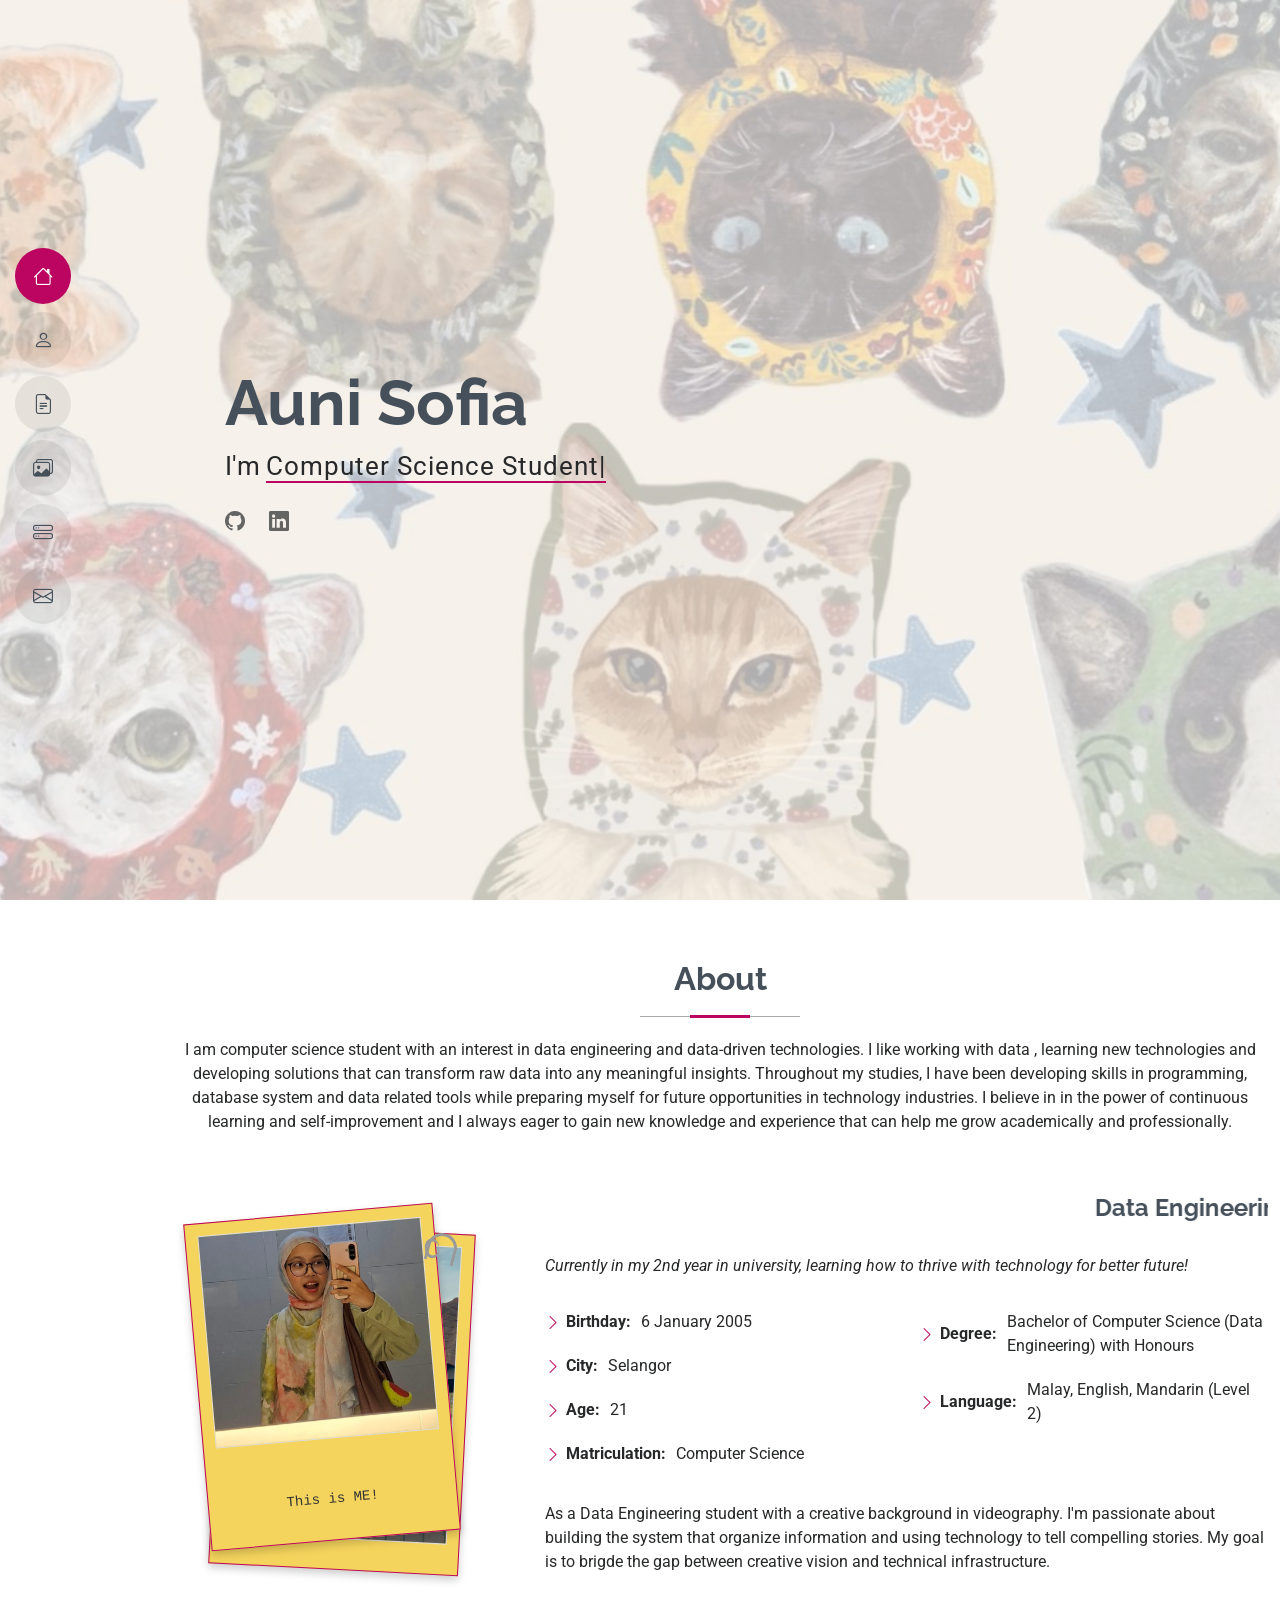
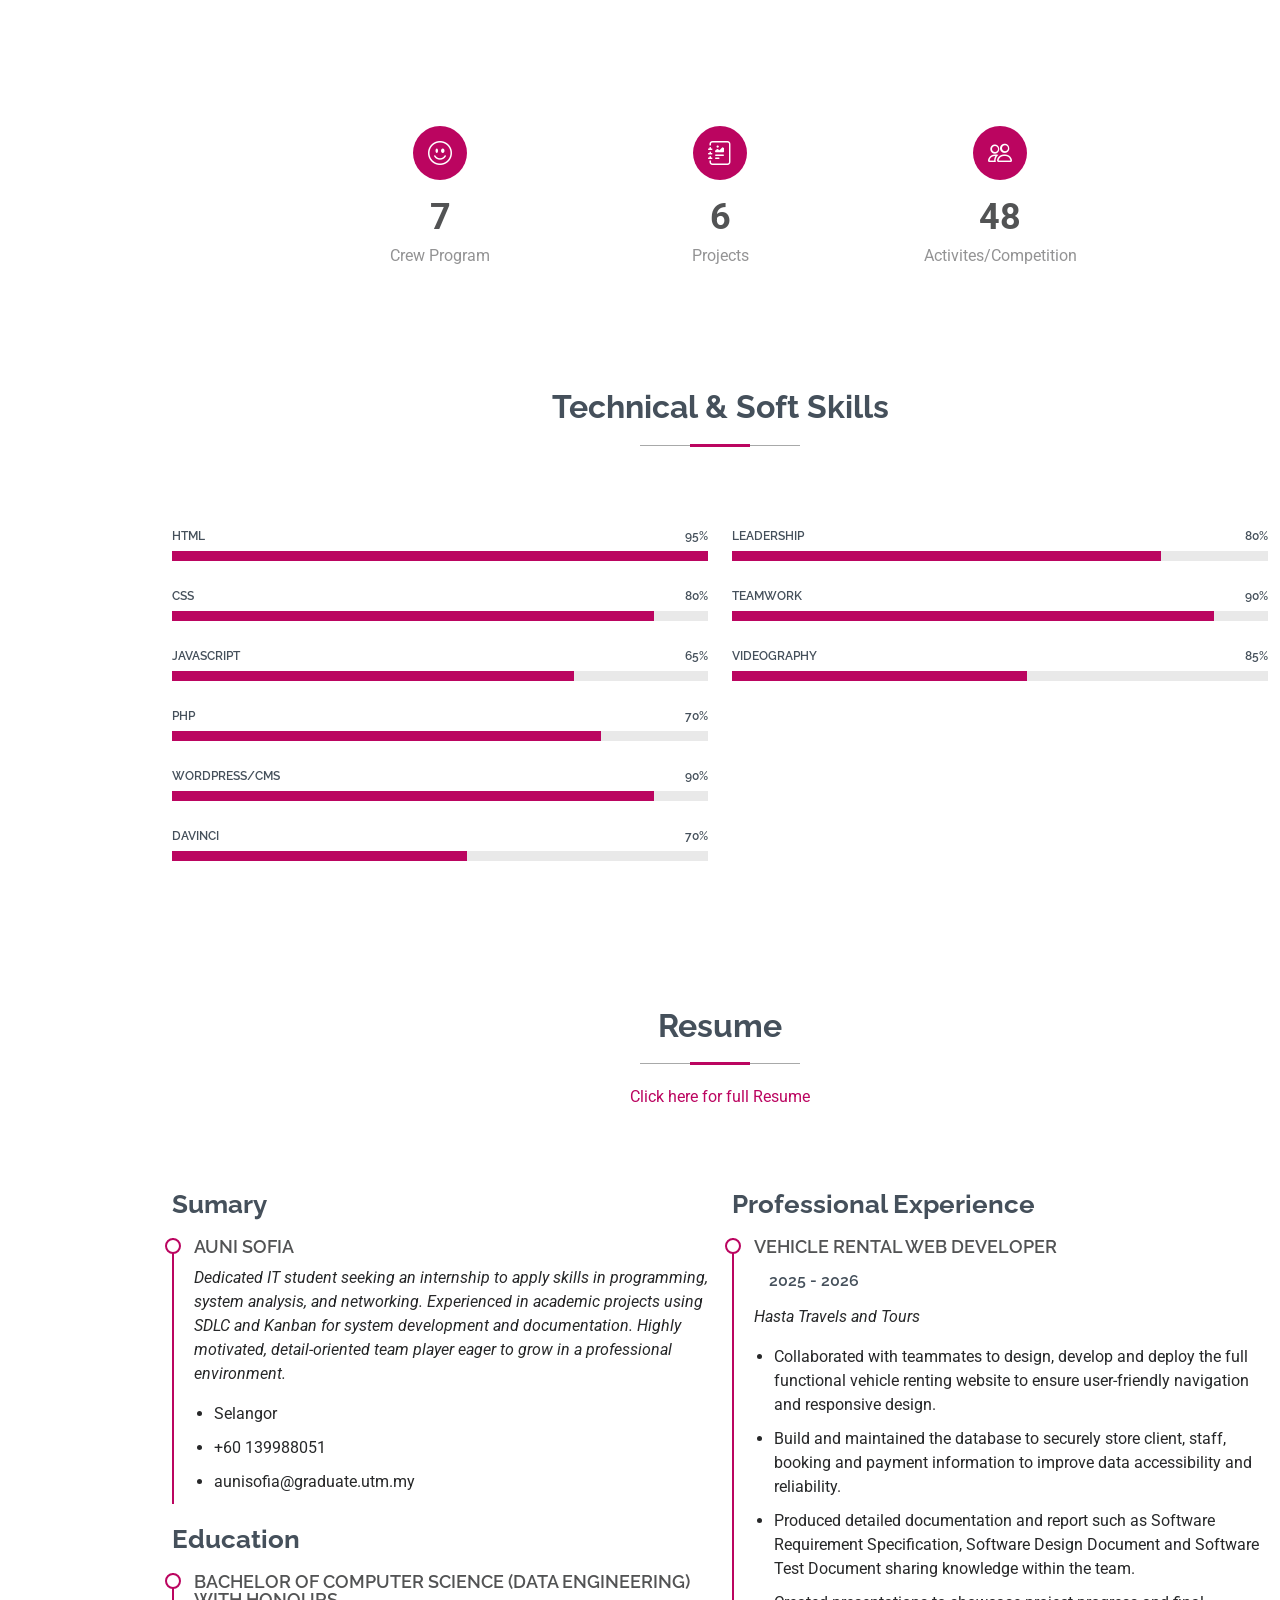
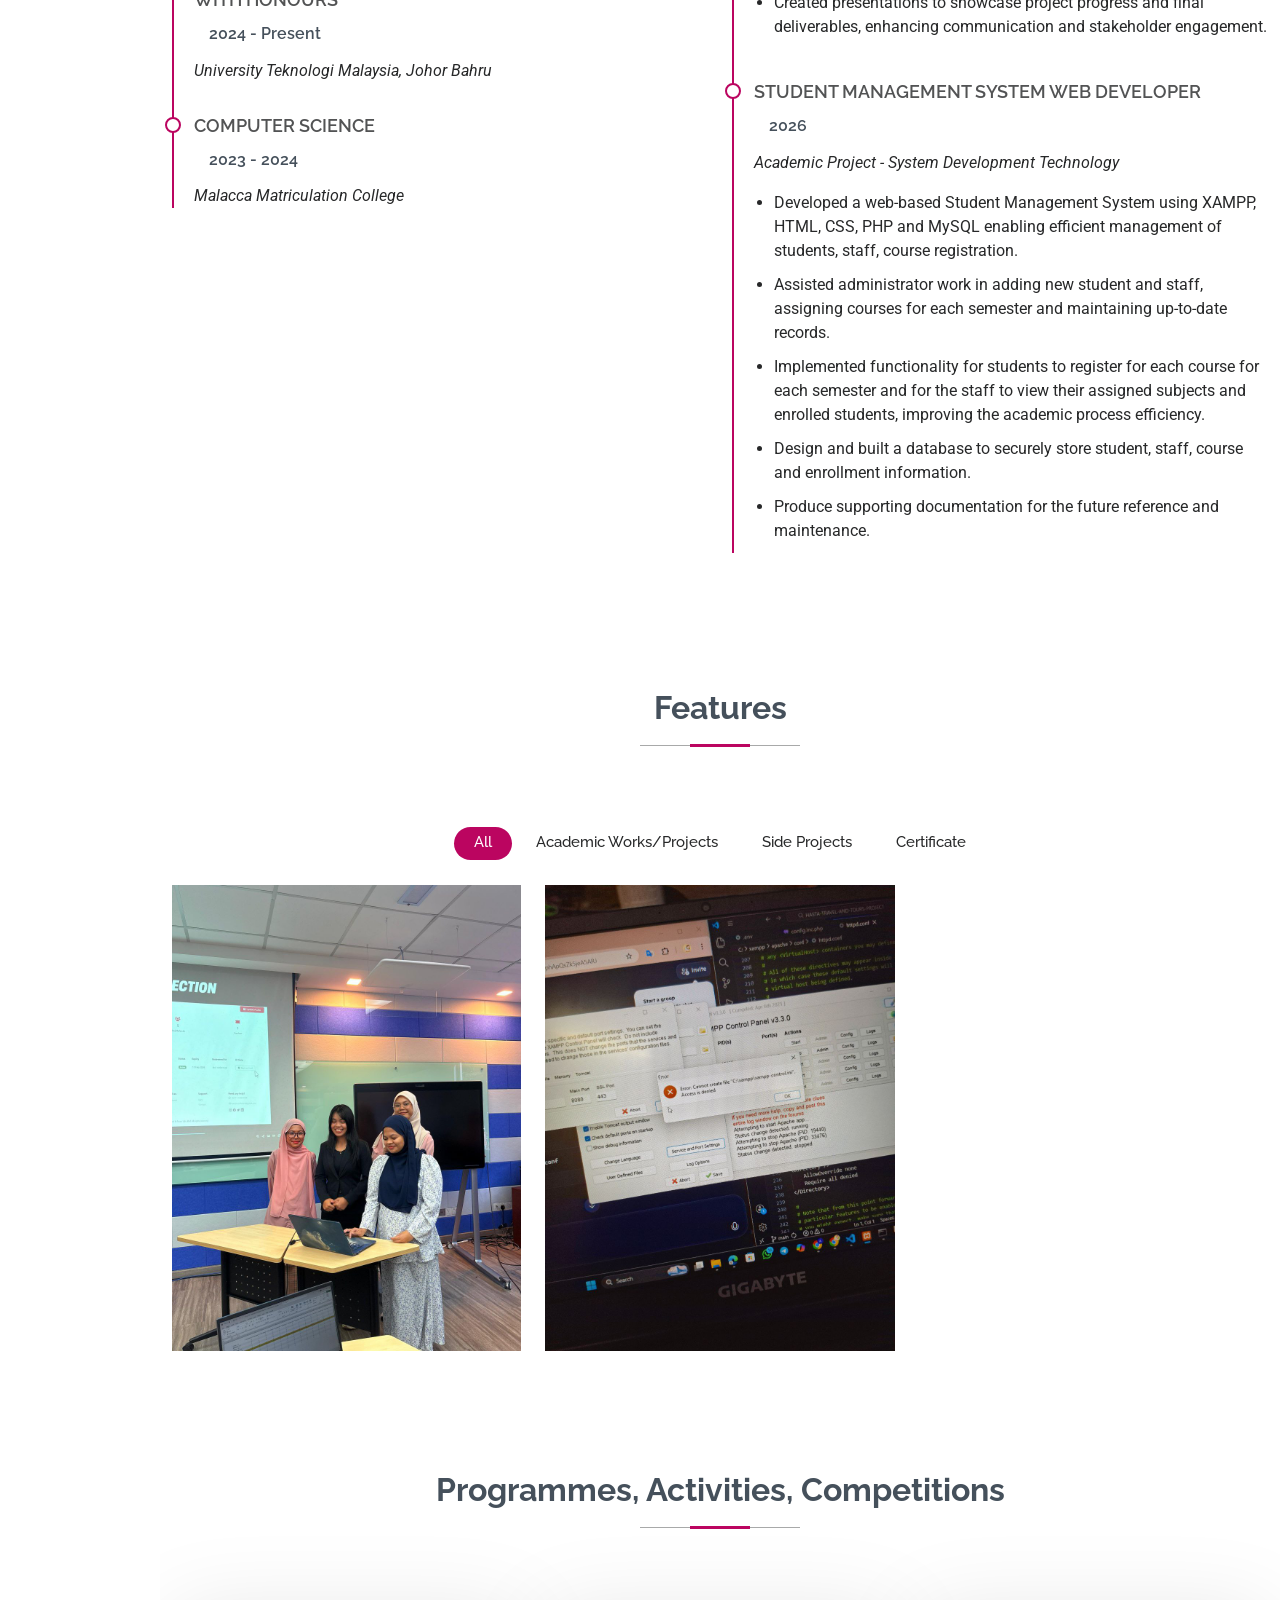
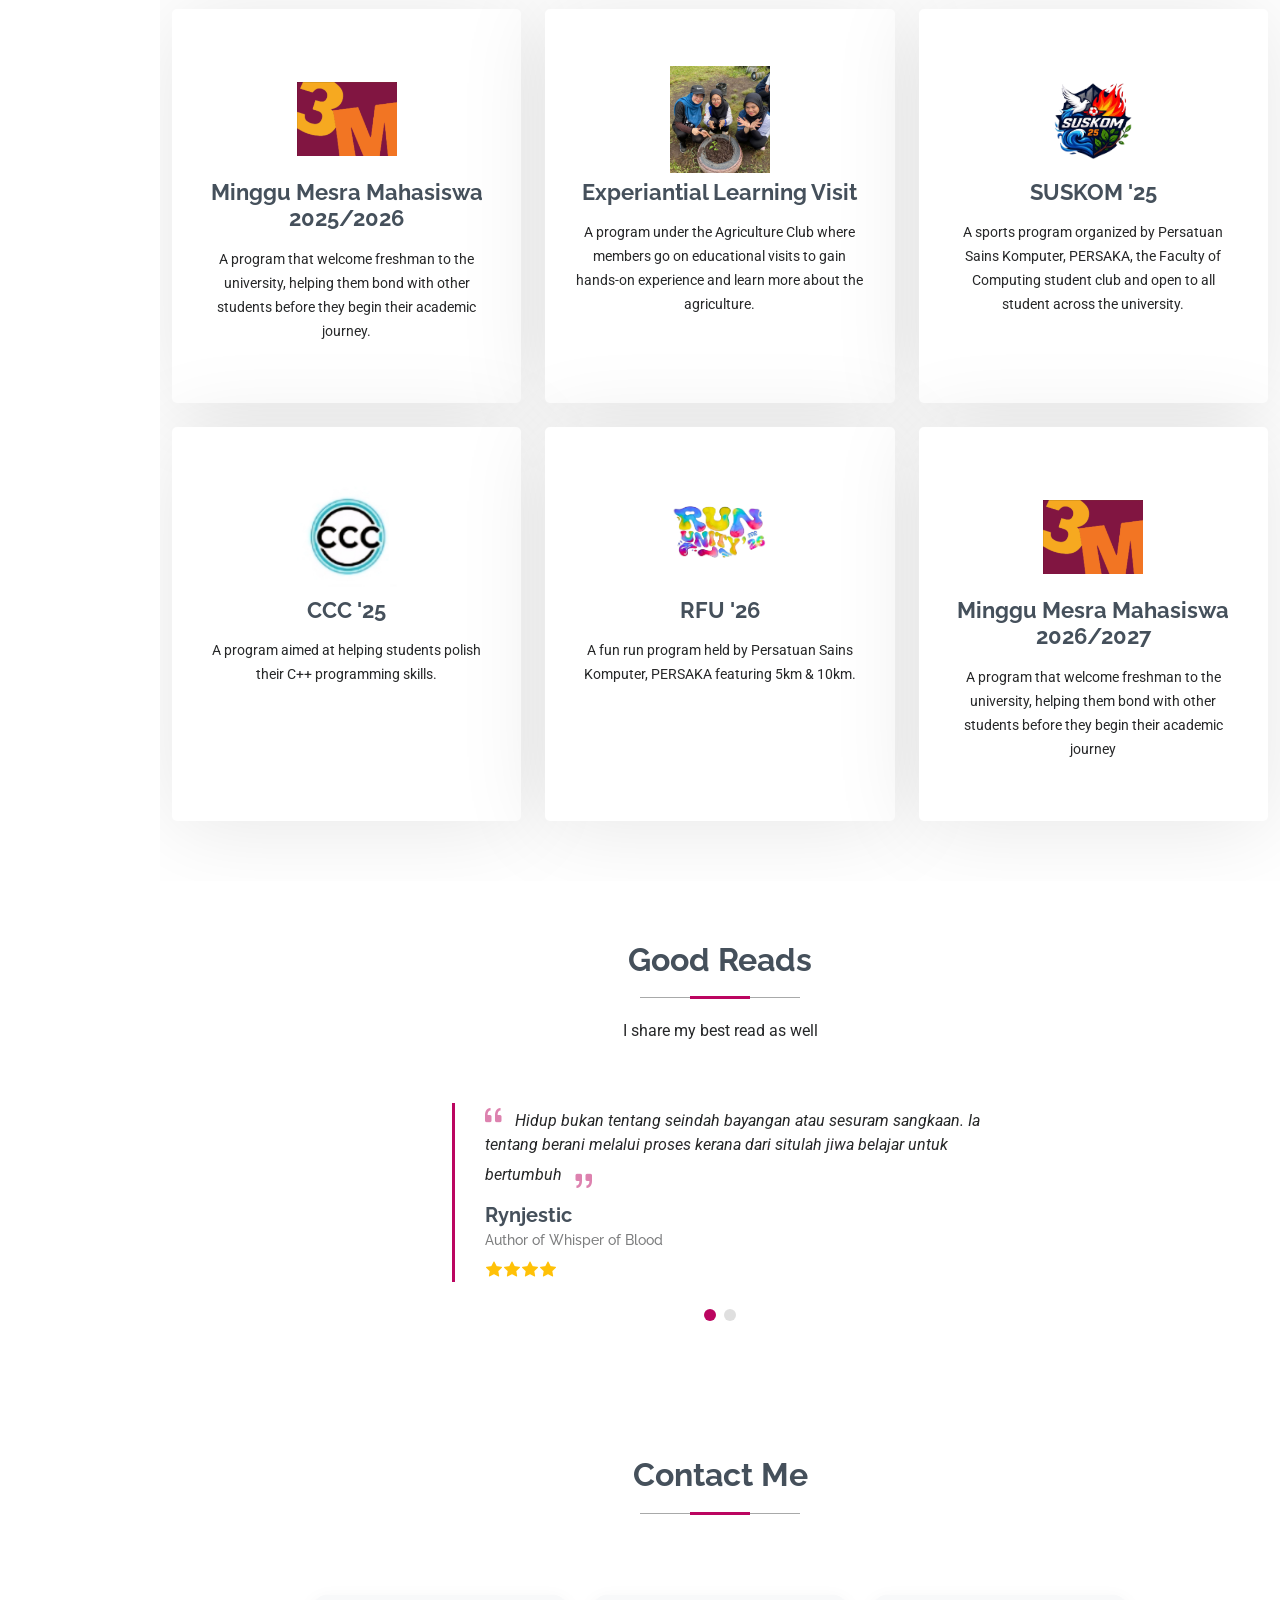
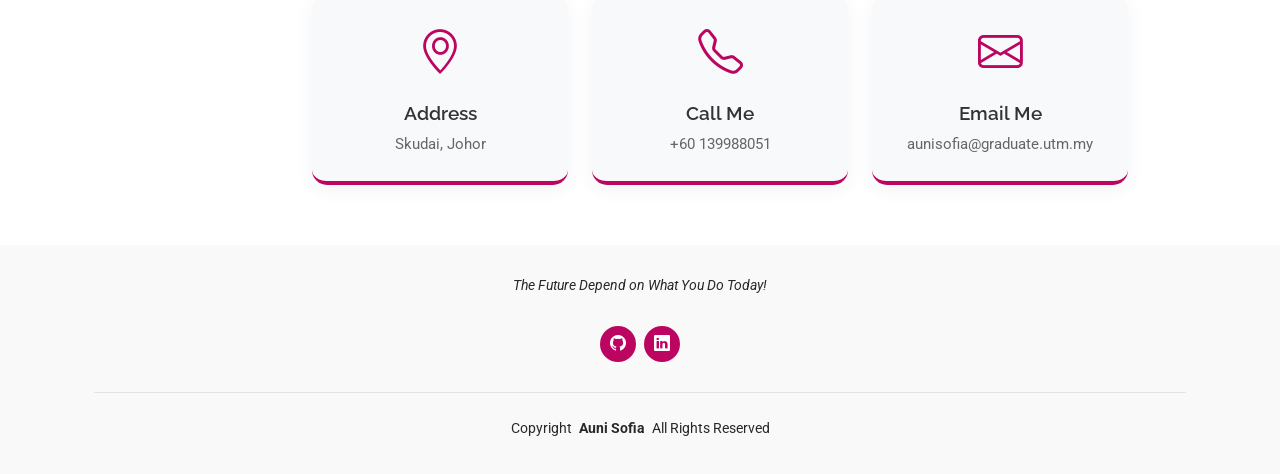
==== index.html @ fb698fbc "Update index.html" ====
<!DOCTYPE html>
<html lang="en">

<head>
  <meta charset="utf-8">
  <meta content="width=device-width, initial-scale=1.0" name="viewport">
  <title>Auni Sofia Portfolio</title>
  <meta content="" name="description">
  <meta content="" name="keywords">

  <!-- Favicons -->
  <link href="assets/img/duckfavicon.png" rel="icon">
  <link href="assets/img/apple-touch-icon.png" rel="apple-touch-icon">

  <!-- Fonts -->
  <link href="https://fonts.googleapis.com" rel="preconnect">
  <link href="https://fonts.gstatic.com" rel="preconnect" crossorigin>
  <link href="https://fonts.googleapis.com/css2?family=Roboto:ital,wght@0,100;0,300;0,400;0,500;0,700;0,900;1,100;1,300;1,400;1,500;1,700;1,900&family=Poppins:ital,wght@0,100;0,200;0,300;0,400;0,500;0,600;0,700;0,800;0,900;1,100;1,200;1,300;1,400;1,500;1,600;1,700;1,800;1,900&family=Raleway:ital,wght@0,100;0,200;0,300;0,400;0,500;0,600;0,700;0,800;0,900;1,100;1,200;1,300;1,400;1,500;1,600;1,700;1,800;1,900&display=swap" rel="stylesheet">

  <!-- Vendor CSS Files -->
  <link href="assets/vendor/bootstrap/css/bootstrap.min.css" rel="stylesheet">
  <link href="assets/vendor/bootstrap-icons/bootstrap-icons.css" rel="stylesheet">
  <link href="assets/vendor/aos/aos.css" rel="stylesheet">
  <link href="assets/vendor/glightbox/css/glightbox.min.css" rel="stylesheet">
  <link href="assets/vendor/swiper/swiper-bundle.min.css" rel="stylesheet">

  <!-- Main CSS File -->
  <link href="assets/css/main.css" rel="stylesheet">

  <!-- =======================================================
  * Template Name: MyResume
  * Template URL: https://bootstrapmade.com/free-html-bootstrap-template-my-resume/
  * Updated: Jun 29 2024 with Bootstrap v5.3.3
  * Author: BootstrapMade.com
  * License: https://bootstrapmade.com/license/
  ======================================================== -->
</head>

<body class="index-page">

  <header id="header" class="header d-flex flex-column justify-content-center">

    <i class="header-toggle d-xl-none bi bi-list"></i>

    <nav id="navmenu" class="navmenu">
      <ul>
        <li><a href="#hero" class="active"><i class="bi bi-house navicon"></i><span>Home</span></a></li>
        <li><a href="#about"><i class="bi bi-person navicon"></i><span>About</span></a></li>
        <li><a href="#resume"><i class="bi bi-file-earmark-text navicon"></i><span>Resume</span></a></li>
        <li><a href="#portfolio"><i class="bi bi-images navicon"></i><span>Features</span></a></li>
        <li><a href="#services"><i class="bi bi-hdd-stack navicon"></i><span>Programs</span></a></li>
        <li><a href="#contact"><i class="bi bi-envelope navicon"></i><span>Contact</span></a></li>
      </ul>
    </nav>

  </header>

  <main class="main">

    <!-- Hero Section -->
    <section id="hero" class="hero section light-background">

      <img src="assets/img/Background.jpg" alt="">

      <div class="container" data-aos="zoom-out">
        <div class="row justify-content-center">
          <div class="col-lg-9">
            <h2>Auni Sofia</h2>
            <p>I'm <span class="typed" data-typed-items="Computer Science Student, Developer, Videographer">Computer Science Student</span><span class="typed-cursor typed-cursor--blink" aria-hidden="true"></span></p>
            <div class="social-links">
              <a href="https://github.com/Aunisofia"><i class="bi bi-github"></i></a>
              <a href="https://www.linkedin.com/in/aunisofia05"><i class="bi bi-linkedin"></i></a>
            </div>
          </div>
        </div>
      </div>

    </section><!-- /Hero Section -->

    <!-- About Section -->
    <section id="about" class="about section">

      <!-- Section Title -->
      <div class="container section-title" data-aos="fade-up">
        <h2>About</h2>
        <p>I am computer science student with an interest in data engineering and data-driven technologies. I like working with data , learning new technologies and developing solutions that can transform raw data into any meaningful insights. 
          Throughout my studies, I have been developing skills in programming, database system and data related tools while preparing myself for future opportunities in technology industries. 
          I believe in in the power of continuous learning and self-improvement and I always eager to gain new knowledge and experience that can help me grow academically and professionally.</p>
      </div><!-- End Section Title -->

      <div class="container" data-aos="fade-up" data-aos-delay="100">

        <div class="row gy-4 justify-content-center">
          <div class="polaroid-stack">
            <div class="polaroid polaroid-1">
              <img src="assets/img/Auni2.jpg" alt="Ivonny Cyrena">
              <div class="polaroid-caption">This is ME!</div>
            </div>
            <div class="polaroid polaroid-2">
              <img src="assets/img/Auni3.jpg" alt="Ivonny Cyrena">
            </div>
            <!-- Paperclip -->
            <div class="paperclip"></div>
          </div>
          <div class="col-lg-8 content">
            <marquee behavior="scroll" direction="left">
              <h2>Data Engineering Student &amp; Videographer</h2>
            </marquee>
            <p class="fst-italic py-3">
              Currently in my 2nd year in university, learning how to thrive with technology for better future!
            </p>
            <div class="row">
              <div class="col-lg-6">
                <ul>
                  <li><i class="bi bi-chevron-right"></i> <strong>Birthday:</strong> <span>6 January 2005</span></li>
                  <li><i class="bi bi-chevron-right"></i> <strong>City:</strong> <span>Selangor</span></li>
                  <li><i class="bi bi-chevron-right"></i> <strong>Age:</strong> <span>21</span></li>
                  <li><i class="bi bi-chevron-right"></i> <strong>Matriculation:</strong> <span>Computer Science</span></li>
                </ul>
              </div>
              <div class="col-lg-6">
                <ul>
                  
                  <li><i class="bi bi-chevron-right"></i> <strong>Degree:</strong> <span>Bachelor of Computer Science (Data Engineering) with Honours</span></li>
                  <li><i class="bi bi-chevron-right"></i> <strong>Language:</strong> <span>Malay, English, Mandarin (Level 2)</span></li>
                </ul>
              </div>
            </div>
            <p class="py-3">
              As a Data Engineering student with a creative background in videography. I'm passionate about building the system that organize information and using technology to tell compelling stories.
              My goal is to brigde the gap between creative vision and technical infrastructure.
            </p>
          </div>
        </div>

      </div>

    </section><!-- /About Section -->

    <!-- Stats Section -->
    <section id="stats" class="stats section">

      <div class="container" data-aos="fade-up" data-aos-delay="100">

        <div class="row gy-4 justify-content-center">

          <div class="col-lg-3 col-md-6 d-flex flex-column align-items-center">
            <i class="bi bi-emoji-smile"></i>
            <div class="stats-item">
              <span data-purecounter-start="0" data-purecounter-end="7" data-purecounter-duration="1" class="purecounter"></span>
              <p>Crew Program</p>
            </div>
          </div><!-- End Stats Item -->

          <div class="col-lg-3 col-md-6 d-flex flex-column align-items-center">
            <i class="bi bi-journal-richtext"></i>
            <div class="stats-item">
              <span data-purecounter-start="0" data-purecounter-end="6" data-purecounter-duration="1" class="purecounter"></span>
              <p>Projects</p>
            </div>
          </div><!-- End Stats Item -->

          <div class="col-lg-3 col-md-6 d-flex flex-column align-items-center">
            <i class="bi bi-people"></i>
            <div class="stats-item">
              <span data-purecounter-start="0" data-purecounter-end="48" data-purecounter-duration="1" class="purecounter"></span>
              <p>Activites/Competition</p>
            </div>
          </div><!-- End Stats Item -->

        </div>

      </div>

    </section><!-- /Stats Section -->

    <!-- Skills Section -->
    <section id="skills" class="skills section">

      <!-- Section Title -->
      <div class="container section-title" data-aos="fade-up">
        <h2>Technical & Soft Skills</h2>
      </div><!-- End Section Title -->

      <div class="container" data-aos="fade-up" data-aos-delay="100">

        <div class="row skills-content skills-animation">

          <div class="col-lg-6">

            <div class="progress">
              <span class="skill"><span>HTML</span> <i class="val">95%</i></span>
              <div class="progress-bar-wrap">
                <div class="progress-bar" role="progressbar" aria-valuenow="100" aria-valuemin="0" aria-valuemax="100"></div>
              </div>
            </div><!-- End Skills Item -->

            <div class="progress">
              <span class="skill"><span>CSS</span> <i class="val">80%</i></span>
              <div class="progress-bar-wrap">
                <div class="progress-bar" role="progressbar" aria-valuenow="90" aria-valuemin="0" aria-valuemax="100"></div>
              </div>
            </div><!-- End Skills Item -->

            <div class="progress">
              <span class="skill"><span>JavaScript</span> <i class="val">65%</i></span>
              <div class="progress-bar-wrap">
                <div class="progress-bar" role="progressbar" aria-valuenow="75" aria-valuemin="0" aria-valuemax="100"></div>
              </div>
            </div><!-- End Skills Item -->

             <div class="progress">
              <span class="skill"><span>PHP</span> <i class="val">70%</i></span>
              <div class="progress-bar-wrap">
                <div class="progress-bar" role="progressbar" aria-valuenow="80" aria-valuemin="0" aria-valuemax="100"></div>
              </div>
            </div><!-- End Skills Item -->

            <div class="progress">
              <span class="skill"><span>WordPress/CMS</span> <i class="val">90%</i></span>
              <div class="progress-bar-wrap">
                <div class="progress-bar" role="progressbar" aria-valuenow="90" aria-valuemin="0" aria-valuemax="100"></div>
              </div>
            </div><!-- End Skills Item -->

            <div class="progress">
              <span class="skill"><span>DaVinci</span> <i class="val">70%</i></span>
              <div class="progress-bar-wrap">
                <div class="progress-bar" role="progressbar" aria-valuenow="55" aria-valuemin="0" aria-valuemax="100"></div>
              </div>
            </div><!-- End Skills Item -->

          </div>

          <div class="col-lg-6">

            <div class="progress">
              <span class="skill"><span>Leadership</span> <i class="val">80%</i></span>
              <div class="progress-bar-wrap">
                <div class="progress-bar" role="progressbar" aria-valuenow="80" aria-valuemin="0" aria-valuemax="100"></div>
              </div>
            </div><!-- End Skills Item -->

            <div class="progress">
              <span class="skill"><span>Teamwork</span> <i class="val">90%</i></span>
              <div class="progress-bar-wrap">
                <div class="progress-bar" role="progressbar" aria-valuenow="90" aria-valuemin="0" aria-valuemax="100"></div>
              </div>
            </div><!-- End Skills Item -->

            <div class="progress">
              <span class="skill"><span>Videography</span> <i class="val">85%</i></span>
              <div class="progress-bar-wrap">
                <div class="progress-bar" role="progressbar" aria-valuenow="55" aria-valuemin="0" aria-valuemax="100"></div>
              </div>
            </div><!-- End Skills Item -->

          </div>

        </div>

      </div>

    </section><!-- /Skills Section -->

    <!-- Resume Section -->
    <section id="resume" class="resume section">

      <!-- Section Title -->
      <div class="container section-title" data-aos="fade-up">
        <h2>Resume</h2>
        <a href="Resume/Resume Auni sofia binti abd rahman.pdf" target="_blank" button type="submit">Click here for full Resume</a>
      </div><!-- End Section Title -->

      <div class="container">

        <div class="row">

          <div class="col-lg-6" data-aos="fade-up" data-aos-delay="100">
            <h3 class="resume-title">Sumary</h3>

            <div class="resume-item pb-0">
              <h4>Auni Sofia</h4>
              <p><em>Dedicated IT student seeking an internship to apply skills in programming, system analysis, and networking. Experienced in academic projects using SDLC and Kanban for system development and documentation. Highly motivated, detail-oriented team player eager to grow in a professional environment.</em></p>
              <ul>
                <li>Selangor</li>
                <li>+60 139988051</li>
                <li>aunisofia@graduate.utm.my</li>
              </ul>
            </div><!-- Edn Resume Item -->

            <h3 class="resume-title">Education</h3>
            <div class="resume-item">
              <h4>Bachelor of Computer Science (Data Engineering) with Honours</h4>
              <h5>2024 - Present</h5>
              <p><em>University Teknologi Malaysia, Johor Bahru</em></p>
              <p></p>
            </div><!-- Edn Resume Item -->

            <div class="resume-item">
              <h4>Computer Science</h4>
              <h5>2023 - 2024</h5>
              <p><em>Malacca Matriculation College</em></p>
              <p></p>
            </div><!-- Edn Resume Item -->

          </div>

          <div class="col-lg-6" data-aos="fade-up" data-aos-delay="200">
            <h3 class="resume-title">Professional Experience</h3>
            <div class="resume-item">
              <h4>VEHICLE RENTAL WEB DEVELOPER </h4>
              <h5>2025 - 2026</h5>
              <p><em>Hasta Travels and Tours</em></p>
              <ul>
                <li>Collaborated with teammates to design, develop and deploy the full functional vehicle renting website to ensure user-friendly 
                    navigation and responsive design. </li>
                <li>Build and maintained the database to securely store client, staff, booking and payment information to improve data accessibility 
                    and reliability.</li>
                <li>Produced detailed documentation and report such as Software Requirement Specification, Software Design Document and 
                    Software Test Document sharing knowledge within the team. </li>
                <li>Created presentations to showcase project progress and final deliverables, enhancing communication and stakeholder 
                    engagement. </li>
              </ul>
            </div><!-- Edn Resume Item -->

            <div class="resume-item">
              <h4>STUDENT MANAGEMENT SYSTEM WEB DEVELOPER</h4>
              <h5>2026</h5>
              <p><em>Academic Project - System Development Technology</em></p>
              <ul>
                <li>Developed a web-based Student Management System using XAMPP, HTML, CSS, PHP and MySQL enabling efficient 
                    management of students, staff, course registration. </li>
                <li>Assisted administrator work in adding new student and staff, assigning courses for each semester and maintaining up-to-date 
                    records. </li>
                <li>Implemented functionality for students to register for each course for each semester and for the staff to view their assigned 
                    subjects and enrolled students, improving the academic process efficiency. </li>
                <li>Design and built a database to securely store student, staff, course and enrollment information.</li>
                <li>Produce supporting documentation for the future reference and maintenance.</li>
              </ul>
            </div><!-- Edn Resume Item -->

          </div>

        </div>

      </div>

    </section><!-- /Resume Section -->

    <!-- Portfolio Section -->
    <section id="portfolio" class="portfolio section">

      <!-- Section Title -->
      <div class="container section-title" data-aos="fade-up">
        <h2>Features</h2>
      </div><!-- End Section Title -->

      <div class="container">

        <div class="isotope-layout" data-default-filter="*" data-layout="masonry" data-sort="original-order">

          <ul class="portfolio-filters isotope-filters" data-aos="fade-up" data-aos-delay="100">
            <li data-filter="*" class="filter-active">All</li>
            <li data-filter=".filter-app">Academic Works/Projects</li>
            <li data-filter=".filter-product">Side Projects</li>
            <li data-filter=".filter-branding">Certificate</li>
          </ul><!-- End Portfolio Filters -->

          <div class="row gy-4 isotope-container" data-aos="fade-up" data-aos-delay="200">

            <div class="col-lg-4 col-md-6 portfolio-item isotope-item filter-app">
              <img src="assets/img/hasta/hasta1.jpg" class="img-fluid" alt="">
              <div class="portfolio-info">
                <h4>Vehicle Booking System</h4>
                <p>Hasta Travel and Tours</p>
                <a href="hasta.html" title="More Details" class="details-link"><i class="bi bi-link-45deg"></i></a>
              </div>
            </div><!-- End Portfolio Item -->

            <!--<div class="col-lg-4 col-md-6 portfolio-item isotope-item filter-product">
              <img src="assets/img/masonry-portfolio/masonry-portfolio-2.jpg" class="img-fluid" alt="">
              <div class="portfolio-info">
                <h4>Product 1</h4>
                <p>Lorem ipsum, dolor sit</p>
                <a href="assets/img/masonry-portfolio/masonry-portfolio-2.jpg" title="Product 1" data-gallery="portfolio-gallery-product" class="glightbox preview-link"><i class="bi bi-zoom-in"></i></a>
                <a href="portfolio-details.html" title="More Details" class="details-link"><i class="bi bi-link-45deg"></i></a>
              </div>
            </div> --><!-- End Portfolio Item -->

            <!--<div class="col-lg-4 col-md-6 portfolio-item isotope-item filter-branding">
              <img src="assets/img/masonry-portfolio/masonry-portfolio-3.jpg" class="img-fluid" alt="">
              <div class="portfolio-info">
                <h4>Branding 1</h4>
                <p>Lorem ipsum, dolor sit</p>
                <a href="assets/img/masonry-portfolio/masonry-portfolio-3.jpg" title="Branding 1" data-gallery="portfolio-gallery-branding" class="glightbox preview-link"><i class="bi bi-zoom-in"></i></a>
                <a href="portfolio-details.html" title="More Details" class="details-link"><i class="bi bi-link-45deg"></i></a>
              </div>
            </div> --><!-- End Portfolio Item -->

            <div class="col-lg-4 col-md-6 portfolio-item isotope-item filter-app">
              <img src="assets/img/sms/sms1.jpg" class="img-fluid" alt="">
              <div class="portfolio-info">
                <h4>Student Management System</h4>
                <p>System Development Technology</p>
                <a href="sms.html" title="More Details" class="details-link"><i class="bi bi-link-45deg"></i></a>
              </div>
            </div><!-- End Portfolio Item -->

            <!--<div class="col-lg-4 col-md-6 portfolio-item isotope-item filter-product">
              <img src="assets/img/masonry-portfolio/masonry-portfolio-5.jpg" class="img-fluid" alt="">
              <div class="portfolio-info">
                <h4>Product 2</h4>
                <p>Lorem ipsum, dolor sit</p>
                <a href="assets/img/masonry-portfolio/masonry-portfolio-5.jpg" title="Product 2" data-gallery="portfolio-gallery-product" class="glightbox preview-link"><i class="bi bi-zoom-in"></i></a>
                <a href="portfolio-details.html" title="More Details" class="details-link"><i class="bi bi-link-45deg"></i></a>
              </div>
            </div> --><!-- End Portfolio Item -->

            <!--<div class="col-lg-4 col-md-6 portfolio-item isotope-item filter-branding">
              <img src="assets/img/masonry-portfolio/masonry-portfolio-6.jpg" class="img-fluid" alt="">
              <div class="portfolio-info">
                <h4>Branding 2</h4>
                <p>Lorem ipsum, dolor sit</p>
                <a href="assets/img/masonry-portfolio/masonry-portfolio-6.jpg" title="Branding 2" data-gallery="portfolio-gallery-branding" class="glightbox preview-link"><i class="bi bi-zoom-in"></i></a>
                <a href="portfolio-details.html" title="More Details" class="details-link"><i class="bi bi-link-45deg"></i></a>
              </div>
            </div> --><!-- End Portfolio Item -->

            <!--<div class="col-lg-4 col-md-6 portfolio-item isotope-item filter-app">
              <img src="assets/img/masonry-portfolio/masonry-portfolio-7.jpg" class="img-fluid" alt="">
              <div class="portfolio-info">
                <h4>App 3</h4>
                <p>Lorem ipsum, dolor sit</p>
                <a href="assets/img/masonry-portfolio/masonry-portfolio-7.jpg" title="App 3" data-gallery="portfolio-gallery-app" class="glightbox preview-link"><i class="bi bi-zoom-in"></i></a>
                <a href="portfolio-details.html" title="More Details" class="details-link"><i class="bi bi-link-45deg"></i></a>
              </div>
            </div> --><!-- End Portfolio Item -->

            <!--<div class="col-lg-4 col-md-6 portfolio-item isotope-item filter-product">
              <img src="assets/img/masonry-portfolio/masonry-portfolio-8.jpg" class="img-fluid" alt="">
              <div class="portfolio-info">
                <h4>Product 3</h4>
                <p>Lorem ipsum, dolor sit</p>
                <a href="assets/img/masonry-portfolio/masonry-portfolio-8.jpg" title="Product 3" data-gallery="portfolio-gallery-product" class="glightbox preview-link"><i class="bi bi-zoom-in"></i></a>
                <a href="portfolio-details.html" title="More Details" class="details-link"><i class="bi bi-link-45deg"></i></a>
              </div>
            </div> --><!-- End Portfolio Item -->

            <!--<div class="col-lg-4 col-md-6 portfolio-item isotope-item filter-branding">
              <img src="assets/img/masonry-portfolio/masonry-portfolio-9.jpg" class="img-fluid" alt="">
              <div class="portfolio-info">
                <h4>Branding 3</h4>
                <p>Lorem ipsum, dolor sit</p>
                <a href="assets/img/masonry-portfolio/masonry-portfolio-9.jpg" title="Branding 2" data-gallery="portfolio-gallery-branding" class="glightbox preview-link"><i class="bi bi-zoom-in"></i></a>
                <a href="portfolio-details.html" title="More Details" class="details-link"><i class="bi bi-link-45deg"></i></a>
              </div>
            </div> --><!-- End Portfolio Item -->

          </div><!-- End Portfolio Container -->

        </div>

      </div>

    </section><!-- /Portfolio Section -->

    <!-- Services Section -->
    <section id="services" class="services section">

      <!-- Section Title -->
      <div class="container section-title" data-aos="fade-up">
        <h2>Programmes, Activities, Competitions</h2>
      </div><!-- End Section Title -->

      <div class="container">

        <div class="row gy-4">

          <div class="col-lg-4 col-md-6" data-aos="fade-up" data-aos-delay="100">
            <div class="service-item item-cyan position-relative">
              <div class="icon">
                <img src="assets/img/logo3M.png" class="img-fluid" alt="">
              </div>
              <a href="3M2526.html" class="stretched-link">
                <h3>Minggu Mesra Mahasiswa 2025/2026</h3>
              </a>
              <p>A program that welcome freshman to the university, helping them bond with other students before they begin their academic journey.</p>
            </div>
          </div><!-- End Service Item -->

          <div class="col-lg-4 col-md-6" data-aos="fade-up" data-aos-delay="200">
            <div class="service-item item-orange position-relative">
              <div class="icon">
                <img src="assets/img/lawatanpertanianlogo.jpg" class="img-fluid" alt="">
              </div>
              <a href="experiantiallearning.html" class="stretched-link">
                <h3>Experiantial Learning Visit </h3>
              </a>
              <p>A program under the Agriculture Club where members go on educational visits to gain hands-on experience and learn more about the agriculture.</p>
            </div>
          </div><!-- End Service Item -->

          <div class="col-lg-4 col-md-6" data-aos="fade-up" data-aos-delay="300">
            <div class="service-item item-teal position-relative">
              <div class="icon">
                <img src="assets/img/logosuskom.png" class="img-fluid" alt="">
              </div>
              <a href="suskom25.html" class="stretched-link">
                <h3>SUSKOM '25</h3>
              </a>
              <p>A sports program organized by Persatuan Sains Komputer, PERSAKA, the Faculty of Computing student club and open to all student across the university.</p>
            </div>
          </div><!-- End Service Item -->

          <div class="col-lg-4 col-md-6" data-aos="fade-up" data-aos-delay="400">
            <div class="service-item item-red position-relative">
              <div class="icon">
               <img src="assets/img/logoccc.jpg" class="img-fluid" alt="">
              </div>
              <a href="#" class="stretched-link">
                <h3>CCC '25</h3>
              </a>
              <p>A program aimed at helping students polish their C++ programming skills.</p>
              <a href="ccc25.html" class="stretched-link"></a>
            </div>
          </div><!-- End Service Item -->

          <div class="col-lg-4 col-md-6" data-aos="fade-up" data-aos-delay="500">
            <div class="service-item item-indigo position-relative">
              <div class="icon">
                <img src="assets/img/logorfu.png" class="img-fluid" alt="">
              </div>
              <a href="#" class="stretched-link">
                <h3>RFU '26</h3>
              </a>
              <p>A fun run program held by Persatuan Sains Komputer, PERSAKA featuring 5km & 10km.</p>
              <a href="#" class="stretched-link"></a>
            </div>
          </div><!-- End Service Item -->

          <div class="col-lg-4 col-md-6" data-aos="fade-up" data-aos-delay="600">
            <div class="service-item item-pink position-relative">
              <div class="icon">
                <img src="assets/img/logo3M.png" class="img-fluid" alt="">
              </div>
              <a href="#" class="stretched-link">
                <h3>Minggu Mesra Mahasiswa 2026/2027</h3>
              </a>
              <p>A program that welcome freshman to the university, helping them bond with other students before they begin their academic journey</p>
              <a href="#" class="stretched-link"></a>
            </div>
          </div><!-- End Service Item -->

        </div>

      </div>

    </section><!-- /Services Section -->

    <!-- Testimonials Section -->
    <section id="testimonials" class="testimonials section">

      <!-- Section Title -->
      <div class="container section-title" data-aos="fade-up">
        <h2>Good Reads</h2>
        <p>I share my best read as well</p>
      </div><!-- End Section Title -->

      <div class="container" data-aos="fade-up" data-aos-delay="100">

        <div class="swiper init-swiper">
          <script type="application/json" class="swiper-config">
            {
              "loop": true,
              "speed": 600,
              "autoplay": {
                "delay": 5000
              },
              "slidesPerView": "auto",
              "pagination": {
                "el": ".swiper-pagination",
                "type": "bullets",
                "clickable": true
              }
            }
          </script>
          <div class="swiper-wrapper">

            <!-- <div class="swiper-slide">
              <div class="testimonial-item">
                <div class="row gy-4 justify-content-center">
                  <div class="col-lg-6">
                    <div class="testimonial-content">
                      <p>
                        <i class="bi bi-quote quote-icon-left"></i>
                        <span>Proin iaculis purus consequat sem cure digni ssim donec porttitora entum suscipit rhoncus. Accusantium quam, ultricies eget id, aliquam eget nibh et. Maecen aliquam, risus at semper.</span>
                        <i class="bi bi-quote quote-icon-right"></i>
                      </p>
                      <h3>Saul Goodman</h3>
                      <h4>Ceo &amp; Founder</h4>
                      <div class="stars">
                        <i class="bi bi-star-fill"></i><i class="bi bi-star-fill"></i><i class="bi bi-star-fill"></i><i class="bi bi-star-fill"></i><i class="bi bi-star-fill"></i>
                      </div>
                    </div>
                  </div>
                </div>
              </div>
            </div> --><!-- End testimonial item -->

            <!-- <div class="swiper-slide">
              <div class="testimonial-item">
                <div class="row gy-4 justify-content-center">
                  <div class="col-lg-6">
                    <div class="testimonial-content">
                      <p>
                        <i class="bi bi-quote quote-icon-left"></i>
                        <span>Export tempor illum tamen malis malis eram quae irure esse labore quem cillum quid cillum eram malis quorum velit fore eram velit sunt aliqua noster fugiat irure amet legam anim culpa.</span>
                        <i class="bi bi-quote quote-icon-right"></i>
                      </p>
                      <h3>Sara Wilsson</h3>
                      <h4>Designer</h4>
                      <div class="stars">
                        <i class="bi bi-star-fill"></i><i class="bi bi-star-fill"></i><i class="bi bi-star-fill"></i><i class="bi bi-star-fill"></i><i class="bi bi-star-fill"></i>
                      </div>
                    </div>
                  </div>
                </div>
              </div>
            </div> --><!-- End testimonial item -->

            <div class="swiper-slide">
              <div class="testimonial-item">
                <div class="row gy-4 justify-content-center">
                  <div class="col-lg-6">
                    <div class="testimonial-content">
                      <p>
                        <i class="bi bi-quote quote-icon-left"></i>
                        <span>Hidup bukan tentang seindah bayangan atau sesuram sangkaan. Ia tentang berani melalui proses kerana dari situlah jiwa belajar untuk bertumbuh</span>
                        <i class="bi bi-quote quote-icon-right"></i>
                      </p>
                      <h3>Rynjestic</h3>
                      <h4>Author of Whisper of Blood</h4>
                      <div class="stars">
                        <i class="bi bi-star-fill"></i><i class="bi bi-star-fill"></i><i class="bi bi-star-fill"></i><i class="bi bi-star-fill"></i></i>
                      </div>
                    </div>
                  </div>
                </div>
              </div>
            </div><!-- End testimonial item -->

            <div class="swiper-slide">
              <div class="testimonial-item">
                <div class="row gy-4 justify-content-center">
                  <div class="col-lg-6">
                    <div class="testimonial-content">
                      <p>
                        <i class="bi bi-quote quote-icon-left"></i>
                        <span>Ipul seorang pelajar pintar. Anak sepintar itu tidak patut dihukum oleh kemiskinan.</span>
                        <i class="bi bi-quote quote-icon-right"></i>
                      </p>
                      <h3>Aidil Ghazali</h3>
                      <h4>Author of Nasib Cikgu Sam Masuk Kampung</h4>
                      <div class="stars">
                        <i class="bi bi-star-fill"></i><i class="bi bi-star-fill"></i><i class="bi bi-star-fill"></i><i class="bi bi-star-fill"></i><i class="bi bi-star-fill"></i>
                      </div>
                    </div>
                  </div>
                </div>
              </div>
            </div><!-- End testimonial item -->

          </div>
          <div class="swiper-pagination"></div>
        </div>

      </div>

    </section><!-- /Testimonials Section -->

    <!-- Contact Section -->
        <section id="contact" class="contact section">
      <!-- Section Title -->
      <div class="container section-title" data-aos="fade-up">
        <h2>Contact Me</h2>
      </div><!-- End Section Title -->

      <div class="container" data-aos="fade" data-aos-delay="100">
        <div class="row justify-content-center g-4">  <!-- g-4 untuk gap antara items -->
          
          <!-- Info Item 1: Address -->
          <div class="col-lg-3 col-md-6" data-aos="fade-up" data-aos-delay="200">
            <div class="info-item-horizontal text-center">
              <i class="bi bi-geo-alt"></i>
              <h3>Address</h3>
              <p>Skudai, Johor</p>
            </div>
          </div><!-- End Info Item -->

          <!-- Info Item 2: Call Me -->
          <div class="col-lg-3 col-md-6" data-aos="fade-up" data-aos-delay="300">
            <div class="info-item-horizontal text-center">
              <i class="bi bi-telephone"></i>
              <h3>Call Me</h3>
              <p>+60 139988051</p>
            </div>
          </div><!-- End Info Item -->

          <!-- Info Item 3: Email Me -->
          <div class="col-lg-3 col-md-6" data-aos="fade-up" data-aos-delay="400">
            <div class="info-item-horizontal text-center">
              <i class="bi bi-envelope"></i>
              <h3>Email Me</h3>
              <p>aunisofia@graduate.utm.my</p>
            </div>
          </div><!-- End Info Item -->

        </div>
      </div>
    </section><!-- /Contact Section -->

    <style>
    /* Style untuk horizontal contact items */
    .info-item-horizontal {
      background: #f8f9fa;
      padding: 25px 15px;
      border-radius: 15px;
      box-shadow: 0 5px 20px rgba(0,0,0,0.05);
      transition: all 0.3s ease;
      height: 100%;
      border-bottom: 4px solid #bb0560; /* Pink LED touch */
    }

    .info-item-horizontal:hover {
      transform: translateY(-8px);
      box-shadow: 0 15px 30px rgba(255,105,180,0.15);
    }

    .info-item-horizontal i {
      font-size: 2.8rem;
      color: #bb0560;
      margin-bottom: 15px;
      display: inline-block;
    }

    .info-item-horizontal h3 {
      font-size: 1.2rem;
      font-weight: 600;
      margin-bottom: 8px;
      color: #333;
    }

    .info-item-horizontal p {
      font-size: 0.95rem;
      color: #666;
      margin-bottom: 0;
      word-break: break-word;
    }

    /* Responsive untuk mobile */
    @media (max-width: 768px) {
      .info-item-horizontal {
        margin-bottom: 20px;
      }
    }
    </style>

  </main>

  <footer id="footer" class="footer position-relative light-background">
    <div class="container">
      <p>The Future Depend on What You Do Today!</p>
      <div class="social-links d-flex justify-content-center">
        <a href="https://github.com/Aunisofia"><i class="bi bi-github"></i></a>
        <a href="https://www.linkedin.com/in/aunisofia05"><i class="bi bi-linkedin"></i></a>
      </div>
      <div class="container">
        <div class="copyright">
          <span>Copyright</span> <strong class="px-1 sitename">Auni Sofia</strong> <span>All Rights Reserved</span>
        </div>
        <div class="credits">
          <!-- All the links in the footer should remain intact. -->
          <!-- You can delete the links only if you've purchased the pro version. -->
          <!-- Licensing information: https://bootstrapmade.com/license/ -->
          <!-- Purchase the pro version with working PHP/AJAX contact form: [buy-url] -->
          <!-- Designed by <a href="https://bootstrapmade.com/">BootstrapMade</a> Distribuited by <a href="https://themewagon.com">ThemeWagon</a> -->
        </div>
      </div>
    </div>
  </footer>

  <!-- Scroll Top -->
  <a href="#" id="scroll-top" class="scroll-top d-flex align-items-center justify-content-center"><i class="bi bi-arrow-up-short"></i></a>

  <!-- Preloader -->
  <div id="preloader"></div>

  <!-- Vendor JS Files -->
  <script src="assets/vendor/bootstrap/js/bootstrap.bundle.min.js"></script>
  <script src="assets/vendor/php-email-form/validate.js"></script>
  <script src="assets/vendor/aos/aos.js"></script>
  <script src="assets/vendor/typed.js/typed.umd.js"></script>
  <script src="assets/vendor/purecounter/purecounter_vanilla.js"></script>
  <script src="assets/vendor/waypoints/noframework.waypoints.js"></script>
  <script src="assets/vendor/glightbox/js/glightbox.min.js"></script>
  <script src="assets/vendor/imagesloaded/imagesloaded.pkgd.min.js"></script>
  <script src="assets/vendor/isotope-layout/isotope.pkgd.min.js"></script>
  <script src="assets/vendor/swiper/swiper-bundle.min.js"></script>

  <!-- Main JS File -->
  <script src="assets/js/main.js"></script>

</body>

</html>
---- assets/css/main.css ----
/**
* Template Name: MyResume
* Template URL: https://bootstrapmade.com/free-html-bootstrap-template-my-resume/
* Updated: Jun 29 2024 with Bootstrap v5.3.3
* Author: BootstrapMade.com
* License: https://bootstrapmade.com/license/
*/

/*--------------------------------------------------------------
# Font & Color Variables
# Help: https://bootstrapmade.com/color-system/
--------------------------------------------------------------*/
/* Fonts */
:root {
  --default-font: "Roboto",  system-ui, -apple-system, "Segoe UI", Roboto, "Helvetica Neue", Arial, "Noto Sans", "Liberation Sans", sans-serif, "Apple Color Emoji", "Segoe UI Emoji", "Segoe UI Symbol", "Noto Color Emoji";
  --heading-font: "Raleway",  sans-serif;
  --nav-font: "Poppins",  sans-serif;
}

/* Global Colors - The following color variables are used throughout the website. Updating them here will change the color scheme of the entire website */
:root { 
  --background-color: #ffffff; /* Background color for the entire website, including individual sections */
  --default-color: #272829; /* Default color used for the majority of the text content across the entire website */
  --heading-color: #45505b; /* Color for headings, subheadings and title throughout the website */
  --accent-color: #bb0560; /* Accent color that represents your brand on the website. It's used for buttons, links, and other elements that need to stand out */
  --surface-color: #ffffff; /* The surface color is used as a background of boxed elements within sections, such as cards, icon boxes, or other elements that require a visual separation from the global background. */
  --contrast-color: #ffffff; /* Contrast color for text, ensuring readability against backgrounds of accent, heading, or default colors. */
}

/* Nav Menu Colors - The following color variables are used specifically for the navigation menu. They are separate from the global colors to allow for more customization options */
:root {
  --nav-color: #45505b;  /* The default color of the main navmenu links */
  --nav-hover-color: #bb0560; /* Applied to main navmenu links when they are hovered over or active */
  --nav-mobile-background-color: #ffffff; /* Used as the background color for mobile navigation menu */
  --nav-dropdown-background-color: #ffffff; /* Used as the background color for dropdown items that appear when hovering over primary navigation items */
  --nav-dropdown-color: #212529; /* Used for navigation links of the dropdown items in the navigation menu. */
  --nav-dropdown-hover-color: #bb0560; /* Similar to --nav-hover-color, this color is applied to dropdown navigation links when they are hovered over. */
}

/* Color Presets - These classes override global colors when applied to any section or element, providing reuse of the sam color scheme. */

.light-background {
  --background-color: #f9f9f9;
  --surface-color: #ffffff;
}

.dark-background {
  --background-color: #060606;
  --default-color: #ffffff;
  --heading-color: #ffffff;
  --surface-color: #252525;
  --contrast-color: #ffffff;
}

/* Smooth scroll */
:root {
  scroll-behavior: smooth;
}

/*--------------------------------------------------------------
# General Styling & Shared Classes
--------------------------------------------------------------*/
body {
  color: var(--default-color);
  background-color: var(--background-color);
  font-family: var(--default-font);
}

a {
  color: var(--accent-color);
  text-decoration: none;
  transition: 0.3s;
}

a:hover {
  color: color-mix(in srgb, var(--accent-color), transparent 25%);
  text-decoration: none;
}

h1,
h2,
h3,
h4,
h5,
h6 {
  color: var(--heading-color);
  font-family: var(--heading-font);
}

/* PHP Email Form Messages
------------------------------*/
.php-email-form .error-message {
  display: none;
  background: #df1529;
  color: #ffffff;
  text-align: left;
  padding: 15px;
  margin-bottom: 24px;
  font-weight: 600;
}

.php-email-form .sent-message {
  display: none;
  color: #ffffff;
  background: #059652;
  text-align: center;
  padding: 15px;
  margin-bottom: 24px;
  font-weight: 600;
}

.php-email-form .loading {
  display: none;
  background: var(--surface-color);
  text-align: center;
  padding: 15px;
  margin-bottom: 24px;
}

.php-email-form .loading:before {
  content: "";
  display: inline-block;
  border-radius: 50%;
  width: 24px;
  height: 24px;
  margin: 0 10px -6px 0;
  border: 3px solid var(--accent-color);
  border-top-color: var(--surface-color);
  animation: php-email-form-loading 1s linear infinite;
}

@keyframes php-email-form-loading {
  0% {
    transform: rotate(0deg);
  }

  100% {
    transform: rotate(360deg);
  }
}

/*--------------------------------------------------------------
# Global Header
--------------------------------------------------------------*/
.header {
  color: var(--default-color);
  position: fixed;
  top: 0;
  left: 0;
  bottom: 0;
  padding: 0 15px;
  transition: all ease-in-out 0.3s;
  overflow-y: auto;
  z-index: 997;
  min-width: 200px;
}

@media (max-width: 1199px) {
  .header {
    background-color: var(--background-color);
    border-right: 1px solid color-mix(in srgb, var(--default-color), transparent 90%);
    width: 300px;
    left: -100%;
  }
}

@media (min-width: 1200px) and (max-width: 1600px) {
  .header~main {
    margin-left: 160px;
  }

  .header~main .hero {
    margin-left: -160px;
    width: 100vw;
  }
}

.header.header-show {
  left: 0;
}

.header .header-toggle {
  color: var(--contrast-color);
  background-color: var(--accent-color);
  font-size: 22px;
  display: flex;
  align-items: center;
  justify-content: center;
  width: 40px;
  height: 40px;
  border-radius: 50%;
  cursor: pointer;
  position: fixed;
  top: 15px;
  right: 15px;
  z-index: 9999;
  transition: background-color 0.3s;
}

.header .header-toggle:hover {
  color: var(--contrast-color);
  background-color: color-mix(in srgb, var(--accent-color) 90%, white 15%);
}

/*--------------------------------------------------------------
# Navigation Menu
--------------------------------------------------------------*/
.navmenu {
  padding: 0;
  z-index: 9997;
}

.navmenu ul {
  list-style: none;
  padding: 0 0 20px 0;
  margin: 0;
  width: 140px;
}

.navmenu a,
.navmenu a:focus {
  color: var(--nav-color);
  font-family: var(--nav-font);
  display: flex;
  align-items: center;
  padding: 10px 18px;
  margin-bottom: 8px;
  font-size: 15px;
  border-radius: 50px;
  background: color-mix(in srgb, var(--default-color), transparent 92%);
  height: 56px;
  width: 100%;
  overflow: hidden;
  transition: 0.3s;
}

.navmenu a i,
.navmenu a:focus i {
  font-size: 20px;
}

.navmenu a span,
.navmenu a:focus span {
  padding: 0 5px 0 7px;
}

@media (min-width: 992px) {

  .navmenu a,
  .navmenu a:focus {
    max-width: 56px;
  }

  .navmenu a span,
  .navmenu a:focus span {
    display: none;
  }
}

.navmenu a:hover,
.navmenu .active,
.navmenu .active:focus,
.navmenu li:hover>a {
  color: var(--contrast-color);
  background: var(--nav-hover-color);
}

.navmenu a:hover,
.navmenu li:hover>a {
  max-width: 100%;
  color: var(--contrast-color);
}

.navmenu a:hover span,
.navmenu li:hover>a span {
  display: block;
}

/*--------------------------------------------------------------
# Global Footer
--------------------------------------------------------------*/
.footer {
  color: var(--default-color);
  background-color: var(--background-color);
  font-size: 14px;
  text-align: center;
  padding: 30px 0;
  position: relative;
}

.footer h3 {
  font-size: 36px;
  font-weight: 700;
  position: relative;
  padding: 0;
  margin: 0 0 15px 0;
}

.footer p {
  font-size: 15;
  font-style: italic;
  padding: 0;
  margin: 0 0 30px 0;
}

.footer .social-links {
  margin: 0 0 30px 0;
}

.footer .social-links a {
  font-size: 16px;
  display: flex;
  align-items: center;
  justify-content: center;
  background: var(--accent-color);
  color: var(--contrast-color);
  line-height: 1;
  margin: 0 4px;
  border-radius: 50%;
  text-align: center;
  width: 36px;
  height: 36px;
  transition: 0.3s;
}

.footer .social-links a:hover {
  background: color-mix(in srgb, var(--accent-color), transparent 20%);
  text-decoration: none;
}

.footer .copyright {
  padding-top: 25px;
  border-top: 1px solid color-mix(in srgb, var(--default-color), transparent 90%);
}

.footer .credits {
  font-size: 13px;
  padding-top: 5px;
}

/*--------------------------------------------------------------
# Preloader
--------------------------------------------------------------*/
#preloader {
  position: fixed;
  inset: 0;
  z-index: 999999;
  overflow: hidden;
  background: var(--background-color);
  transition: all 0.6s ease-out;
}

#preloader:before {
  content: "";
  position: fixed;
  top: calc(50% - 30px);
  left: calc(50% - 30px);
  border: 6px solid #ffffff;
  border-color: var(--accent-color) transparent var(--accent-color) transparent;
  border-radius: 50%;
  width: 60px;
  height: 60px;
  animation: animate-preloader 1.5s linear infinite;
}

@keyframes animate-preloader {
  0% {
    transform: rotate(0deg);
  }

  100% {
    transform: rotate(360deg);
  }
}

/*--------------------------------------------------------------
# Scroll Top Button
--------------------------------------------------------------*/
.scroll-top {
  position: fixed;
  visibility: hidden;
  opacity: 0;
  right: 15px;
  bottom: -15px;
  z-index: 99999;
  background-color: var(--accent-color);
  width: 44px;
  height: 44px;
  border-radius: 50px;
  transition: all 0.4s;
}

.scroll-top i {
  font-size: 24px;
  color: var(--contrast-color);
  line-height: 0;
}

.scroll-top:hover {
  background-color: color-mix(in srgb, var(--accent-color), transparent 20%);
  color: var(--contrast-color);
}

.scroll-top.active {
  visibility: visible;
  opacity: 1;
  bottom: 15px;
}

/*--------------------------------------------------------------
# Disable aos animation delay on mobile devices
--------------------------------------------------------------*/
@media screen and (max-width: 768px) {
  [data-aos-delay] {
    transition-delay: 0 !important;
  }
}

/*--------------------------------------------------------------
# Global Page Titles & Breadcrumbs
--------------------------------------------------------------*/
.page-title {
  --background-color: color-mix(in srgb, var(--default-color), transparent 96%);
  color: var(--default-color);
  background-color: var(--background-color);
  padding: 20px 0;
  position: relative;
}

.page-title h1 {
  font-size: 28px;
  font-weight: 700;
  margin: 0;
}

.page-title .breadcrumbs ol {
  display: flex;
  flex-wrap: wrap;
  list-style: none;
  padding: 0 0 10px 0;
  margin: 0;
  font-size: 14px;
  font-weight: 400;
}

.page-title .breadcrumbs ol li+li {
  padding-left: 10px;
}

.page-title .breadcrumbs ol li+li::before {
  content: "/";
  display: inline-block;
  padding-right: 10px;
  color: color-mix(in srgb, var(--default-color), transparent 70%);
}

/*--------------------------------------------------------------
# Global Sections
--------------------------------------------------------------*/
section,
.section {
  color: var(--default-color);
  background-color: var(--background-color);
  padding: 60px 0;
  overflow: clip;
}

/*--------------------------------------------------------------
# Global Section Titles
--------------------------------------------------------------*/
.section-title {
  text-align: center;
  padding-bottom: 60px;
  position: relative;
}

.section-title h2 {
  font-size: 32px;
  font-weight: 700;
  margin-bottom: 20px;
  padding-bottom: 20px;
  position: relative;
}

.section-title h2:before {
  content: "";
  position: absolute;
  display: block;
  width: 160px;
  height: 1px;
  background: color-mix(in srgb, var(--default-color), transparent 60%);
  left: 0;
  right: 0;
  bottom: 1px;
  margin: auto;
}

.section-title h2::after {
  content: "";
  position: absolute;
  display: block;
  width: 60px;
  height: 3px;
  background: var(--accent-color);
  left: 0;
  right: 0;
  bottom: 0;
  margin: auto;
}

.section-title p {
  margin-bottom: 0;
}

/*--------------------------------------------------------------
# Hero Section
--------------------------------------------------------------*/
.hero {
  width: 100%;
  min-height: 100vh;
  position: relative;
  padding: 80px 0;
  display: flex;
  align-items: center;
  justify-content: center;
}

.hero img {
  position: absolute;
  inset: 0;
  display: block;
  width: 100%;
  height: 100%;
  object-fit: cover;
  z-index: 1;
}

.hero:before {
  content: "";
  background: color-mix(in srgb, var(--background-color), transparent 30%);
  position: absolute;
  inset: 0;
  z-index: 2;
}

.hero .container {
  position: relative;
  z-index: 3;
}

.hero h2 {
  margin: 0;
  font-size: 64px;
  font-weight: 700;
}

.hero p {
  margin: 5px 0 0 0;
  font-size: 26px;
}

.hero p span {
  letter-spacing: 1px;
  border-bottom: 2px solid var(--accent-color);
}

.hero .social-links {
  margin-top: 25px;
}

.hero .social-links a {
  font-size: 20px;
  display: inline-block;
  color: color-mix(in srgb, var(--default-color), transparent 30%);
  line-height: 1;
  margin-right: 20px;
  transition: 0.3s;
}

.hero .social-links a:hover {
  color: var(--accent-color);
}

@media (max-width: 768px) {
  .hero h2 {
    font-size: 32px;
  }

  .hero p {
    font-size: 20px;
  }
}

/*--------------------------------------------------------------
# About Section
--------------------------------------------------------------*/
.about .content h2 {
  font-weight: 700;
  font-size: 24px;
}

.about .content ul {
  list-style: none;
  padding: 0;
}

.about .content ul li {
  margin-bottom: 20px;
  display: flex;
  align-items: center;
}

.about .content ul strong {
  margin-right: 10px;
}

.about .content ul i {
  font-size: 16px;
  margin-right: 5px;
  color: var(--accent-color);
  line-height: 0;
}

/*--------------------------------------------------------------
# Stats Section
--------------------------------------------------------------*/
.stats i {
  background-color: var(--accent-color);
  color: var(--contrast-color);
  width: 54px;
  height: 54px;
  font-size: 24px;
  border-radius: 50px;
  display: inline-flex;
  align-items: center;
  justify-content: center;
  position: relative;
  z-index: 1;
}

.stats .stats-item {
  margin-top: 10px;
  width: 100%;
  position: relative;
  text-align: center;
  z-index: 0;
}

.stats .stats-item span {
  font-size: 36px;
  display: block;
  font-weight: 700;
  color: color-mix(in srgb, var(--default-color), transparent 20%);
}

.stats .stats-item p {
  padding: 0;
  margin: 0;
  color: color-mix(in srgb, var(--default-color), transparent 50%);
  font-size: 16px;
}

/*--------------------------------------------------------------
# Skills Section
--------------------------------------------------------------*/
.skills .progress {
  height: 60px;
  display: block;
  background: none;
  border-radius: 0;
}

.skills .progress .skill {
  color: var(--heading-color);
  padding: 0;
  margin: 0 0 6px 0;
  text-transform: uppercase;
  display: block;
  font-weight: 600;
  font-family: var(--heading-font);
}

.skills .progress .skill .val {
  float: right;
  font-style: normal;
}

.skills .progress-bar-wrap {
  background: color-mix(in srgb, var(--default-color), transparent 90%);
  height: 10px;
}

.skills .progress-bar {
  width: 1px;
  height: 10px;
  transition: 0.9s;
  background-color: var(--accent-color);
}

/*--------------------------------------------------------------
# Resume Section
--------------------------------------------------------------*/
.resume .resume-title {
  color: var(--heading-color);
  font-size: 26px;
  font-weight: 700;
  margin-top: 20px;
  margin-bottom: 20px;
}

.resume .resume-item {
  padding: 0 0 20px 20px;
  margin-top: -2px;
  border-left: 2px solid var(--accent-color);
  position: relative;
}

.resume .resume-item h4 {
  line-height: 18px;
  font-size: 18px;
  font-weight: 600;
  text-transform: uppercase;
  color: color-mix(in srgb, var(--default-color), transparent 20%);
  margin-bottom: 10px;
}

.resume .resume-item h5 {
  font-size: 16px;
  padding: 5px 15px;
  display: inline-block;
  font-weight: 600;
  margin-bottom: 10px;
}

.resume .resume-item ul {
  padding-left: 20px;
}

.resume .resume-item ul li {
  padding-bottom: 10px;
}

.resume .resume-item:last-child {
  padding-bottom: 0;
}

.resume .resume-item::before {
  content: "";
  position: absolute;
  width: 16px;
  height: 16px;
  border-radius: 50px;
  left: -9px;
  top: 0;
  background: var(--background-color);
  border: 2px solid var(--accent-color);
}

/*--------------------------------------------------------------
# Portfolio Section
--------------------------------------------------------------*/
.portfolio .portfolio-filters {
  padding: 0;
  margin: 0 auto 20px auto;
  list-style: none;
  text-align: center;
}

.portfolio .portfolio-filters li {
  cursor: pointer;
  display: inline-block;
  padding: 8px 20px 10px 20px;
  margin: 0;
  font-size: 15px;
  font-weight: 500;
  line-height: 1;
  margin-bottom: 5px;
  border-radius: 50px;
  transition: all 0.3s ease-in-out;
  font-family: var(--heading-font);
}

.portfolio .portfolio-filters li:hover,
.portfolio .portfolio-filters li.filter-active {
  color: var(--contrast-color);
  background-color: var(--accent-color);
}

.portfolio .portfolio-filters li:first-child {
  margin-left: 0;
}

.portfolio .portfolio-filters li:last-child {
  margin-right: 0;
}

@media (max-width: 575px) {
  .portfolio .portfolio-filters li {
    font-size: 14px;
    margin: 0 0 10px 0;
  }
}

.portfolio .portfolio-item {
  position: relative;
  overflow: hidden;
}

.portfolio .portfolio-item .portfolio-info {
  opacity: 0;
  position: absolute;
  left: 12px;
  right: 12px;
  bottom: -100%;
  z-index: 3;
  transition: all ease-in-out 0.5s;
  background: color-mix(in srgb, var(--background-color), transparent 10%);
  padding: 15px;
}

.portfolio .portfolio-item .portfolio-info h4 {
  font-size: 18px;
  font-weight: 600;
  padding-right: 50px;
}

.portfolio .portfolio-item .portfolio-info p {
  color: color-mix(in srgb, var(--default-color), transparent 30%);
  font-size: 14px;
  margin-bottom: 0;
  padding-right: 50px;
}

.portfolio .portfolio-item .portfolio-info .preview-link,
.portfolio .portfolio-item .portfolio-info .details-link {
  position: absolute;
  right: 50px;
  font-size: 24px;
  top: calc(50% - 14px);
  color: color-mix(in srgb, var(--default-color), transparent 30%);
  transition: 0.3s;
  line-height: 0;
}

.portfolio .portfolio-item .portfolio-info .preview-link:hover,
.portfolio .portfolio-item .portfolio-info .details-link:hover {
  color: var(--accent-color);
}

.portfolio .portfolio-item .portfolio-info .details-link {
  right: 14px;
  font-size: 28px;
}

.portfolio .portfolio-item:hover .portfolio-info {
  opacity: 1;
  bottom: 0;
}

/*--------------------------------------------------------------
# Services Section
--------------------------------------------------------------*/
.services .service-item {
  background-color: var(--surface-color);
  box-shadow: 0px 5px 90px 0px rgba(0, 0, 0, 0.1);
  height: 100%;
  padding: 60px 30px;
  text-align: center;
  transition: 0.3s;
  border-radius: 5px;
}

.services .service-item .icon {
  margin: 0 auto;
  width: 100px;
  height: 100px;
  display: flex;
  align-items: center;
  justify-content: center;
  transition: ease-in-out 0.3s;
  position: relative;
}

.services .service-item .icon i {
  font-size: 36px;
  transition: 0.5s;
  position: relative;
}

.services .service-item .icon svg {
  position: absolute;
  top: 0;
  left: 0;
}

.services .service-item .icon svg path {
  transition: 0.5s;
  fill: color-mix(in srgb, var(--default-color), transparent 95%);
}

.services .service-item h3 {
  font-weight: 700;
  margin: 10px 0 15px 0;
  font-size: 22px;
}

.services .service-item p {
  line-height: 24px;
  font-size: 14px;
  margin-bottom: 0;
}

.services .service-item:hover {
  box-shadow: 0px 5px 35px 0px rgba(0, 0, 0, 0.1);
}

.services .service-item.item-cyan i {
  color: #0dcaf0;
}

.services .service-item.item-cyan:hover .icon i {
  color: #fff;
}

.services .service-item.item-cyan:hover .icon path {
  fill: #0dcaf0;
}

.services .service-item.item-orange i {
  color: #fd7e14;
}

.services .service-item.item-orange:hover .icon i {
  color: #fff;
}

.services .service-item.item-orange:hover .icon path {
  fill: #fd7e14;
}

.services .service-item.item-teal i {
  color: #20c997;
}

.services .service-item.item-teal:hover .icon i {
  color: #fff;
}

.services .service-item.item-teal:hover .icon path {
  fill: #20c997;
}

.services .service-item.item-red i {
  color: #df1529;
}

.services .service-item.item-red:hover .icon i {
  color: #fff;
}

.services .service-item.item-red:hover .icon path {
  fill: #df1529;
}

.services .service-item.item-indigo i {
  color: #6610f2;
}

.services .service-item.item-indigo:hover .icon i {
  color: #fff;
}

.services .service-item.item-indigo:hover .icon path {
  fill: #6610f2;
}

.services .service-item.item-pink i {
  color: #f3268c;
}

.services .service-item.item-pink:hover .icon i {
  color: #fff;
}

.services .service-item.item-pink:hover .icon path {
  fill: #f3268c;
}

/*--------------------------------------------------------------
# Testimonials Section
--------------------------------------------------------------*/
.testimonials .testimonials-carousel,
.testimonials .testimonials-slider {
  overflow: hidden;
}

.testimonials .testimonial-item .testimonial-content {
  border-left: 3px solid var(--accent-color);
  padding-left: 30px;
}

.testimonials .testimonial-item .testimonial-img {
  border-radius: 50%;
  border: 4px solid var(--background-color);
  margin: 0 auto;
}

.testimonials .testimonial-item h3 {
  font-size: 20px;
  font-weight: bold;
  margin: 10px 0 5px 0;
}

.testimonials .testimonial-item h4 {
  font-size: 14px;
  color: color-mix(in srgb, var(--default-color), transparent 40%);
  margin: 0 0 10px 0;
}

.testimonials .testimonial-item .stars i {
  color: #ffc107;
  margin: 0 1px;
}

.testimonials .testimonial-item .quote-icon-left,
.testimonials .testimonial-item .quote-icon-right {
  color: color-mix(in srgb, var(--accent-color), transparent 50%);
  font-size: 26px;
  line-height: 0;
}

.testimonials .testimonial-item .quote-icon-left {
  display: inline-block;
  left: -5px;
  position: relative;
}

.testimonials .testimonial-item .quote-icon-right {
  display: inline-block;
  right: -5px;
  position: relative;
  top: 10px;
  transform: scale(-1, -1);
}

.testimonials .testimonial-item p {
  font-style: italic;
}

.testimonials .swiper-wrapper {
  height: auto;
}

.testimonials .swiper-pagination {
  margin-top: 30px;
  position: relative;
}

.testimonials .swiper-pagination .swiper-pagination-bullet {
  width: 12px;
  height: 12px;
  background-color: color-mix(in srgb, var(--default-color), transparent 85%);
  opacity: 1;
}

.testimonials .swiper-pagination .swiper-pagination-bullet-active {
  background-color: var(--accent-color);
}

/*--------------------------------------------------------------
# Contact Section
--------------------------------------------------------------*/
.contact .info-item+.info-item {
  margin-top: 40px;
}

.contact .info-item i {
  color: var(--accent-color);
  background: color-mix(in srgb, var(--accent-color), transparent 92%);
  font-size: 20px;
  width: 44px;
  height: 44px;
  display: flex;
  justify-content: center;
  align-items: center;
  border-radius: 50px;
  transition: all 0.3s ease-in-out;
  margin-right: 15px;
}

.contact .info-item h3 {
  padding: 0;
  font-size: 18px;
  font-weight: 700;
  margin-bottom: 5px;
}

.contact .info-item p {
  padding: 0;
  margin-bottom: 0;
  font-size: 14px;
}

.contact .info-item:hover i {
  background: var(--accent-color);
  color: var(--contrast-color);
}

.contact .php-email-form {
  height: 100%;
}

.contact .php-email-form input[type=text],
.contact .php-email-form input[type=email],
.contact .php-email-form textarea {
  font-size: 14px;
  padding: 10px 15px;
  box-shadow: none;
  border-radius: 0;
  color: var(--default-color);
  background-color: color-mix(in srgb, var(--background-color), transparent 50%);
  border-color: color-mix(in srgb, var(--default-color), transparent 80%);
}

.contact .php-email-form input[type=text]:focus,
.contact .php-email-form input[type=email]:focus,
.contact .php-email-form textarea:focus {
  border-color: var(--accent-color);
}

.contact .php-email-form input[type=text]::placeholder,
.contact .php-email-form input[type=email]::placeholder,
.contact .php-email-form textarea::placeholder {
  color: color-mix(in srgb, var(--default-color), transparent 70%);
}

.contact .php-email-form button[type=submit] {
  color: var(--contrast-color);
  background: var(--accent-color);
  border: 0;
  padding: 10px 30px;
  transition: 0.4s;
  border-radius: 50px;
}

.contact .php-email-form button[type=submit]:hover {
  background: color-mix(in srgb, var(--accent-color), transparent 25%);
}

/*--------------------------------------------------------------
# Portfolio Details Section
--------------------------------------------------------------*/
.portfolio-details .portfolio-details-slider {
  width: 100%;
  max-width: 500px;  /* Adjust this to control square size */
  margin: 0 auto;    /* Center the slider */
}

.portfolio-details .portfolio-details-slider img {
  width: 100%;
  height: auto;
  aspect-ratio: 1 / 1;  /* Makes it square */
  object-fit: contain;   /* Shows entire image without cropping */
  background-color: #f5f5f5;  /* Optional: background for empty space */
}

.portfolio-details .swiper-button-prev,
.portfolio-details .swiper-button-next {
  width: 48px;
  height: 48px;
}

.portfolio-details .swiper-button-prev:after,
.portfolio-details .swiper-button-next:after {
  color: rgba(255, 255, 255, 0.8);
  background-color: rgba(0, 0, 0, 0.15);
  font-size: 24px;
  border-radius: 50%;
  width: 48px;
  height: 48px;
  display: flex;
  align-items: center;
  justify-content: center;
  transition: 0.3s;
}

.portfolio-details .swiper-button-prev:hover:after,
.portfolio-details .swiper-button-next:hover:after {
  background-color: rgba(0, 0, 0, 0.3);
}

@media (max-width: 575px) {

  .portfolio-details .swiper-button-prev,
  .portfolio-details .swiper-button-next {
    display: none;
  }
}

.portfolio-details .swiper-pagination {
  margin-top: 20px;
  position: relative;
}

.portfolio-details .swiper-pagination .swiper-pagination-bullet {
  width: 10px;
  height: 10px;
  background-color: color-mix(in srgb, var(--default-color), transparent 85%);
  opacity: 1;
}

.portfolio-details .swiper-pagination .swiper-pagination-bullet-active {
  background-color: var(--accent-color);
}

.portfolio-details .portfolio-info h3 {
  font-size: 22px;
  font-weight: 700;
  margin-bottom: 20px;
  padding-bottom: 20px;
  position: relative;
}

.portfolio-details .portfolio-info h3:after {
  content: "";
  position: absolute;
  display: block;
  width: 50px;
  height: 3px;
  background: var(--accent-color);
  left: 0;
  bottom: 0;
}

.portfolio-details .portfolio-info ul {
  list-style: none;
  padding: 0;
  font-size: 15px;
}

.portfolio-details .portfolio-info ul li {
  display: flex;
  flex-direction: column;
  padding-bottom: 15px;
}

.portfolio-details .portfolio-info ul strong {
  text-transform: uppercase;
  font-weight: 400;
  color: color-mix(in srgb, var(--default-color), transparent 50%);
  font-size: 14px;
}

.portfolio-details .portfolio-info .btn-visit {
  padding: 8px 40px;
  background: var(--accent-color);
  color: var(--contrast-color);
  border-radius: 50px;
  transition: 0.3s;
}

.portfolio-details .portfolio-info .btn-visit:hover {
  background: color-mix(in srgb, var(--accent-color), transparent 20%);
}

.portfolio-details .portfolio-description h2 {
  font-size: 26px;
  font-weight: 700;
  margin-bottom: 20px;
}

.portfolio-details .portfolio-description p {
  padding: 0;
}

.portfolio-details .portfolio-description .testimonial-item {
  padding: 30px 30px 0 30px;
  position: relative;
  background: color-mix(in srgb, var(--default-color), transparent 97%);
  margin-bottom: 50px;
}

.portfolio-details .portfolio-description .testimonial-item .testimonial-img {
  width: 90px;
  border-radius: 50px;
  border: 6px solid var(--background-color);
  float: left;
  margin: 0 10px 0 0;
}

.portfolio-details .portfolio-description .testimonial-item h3 {
  font-size: 18px;
  font-weight: bold;
  margin: 15px 0 5px 0;
  padding-top: 20px;
}

.portfolio-details .portfolio-description .testimonial-item h4 {
  font-size: 14px;
  color: #6c757d;
  margin: 0;
}

.portfolio-details .portfolio-description .testimonial-item .quote-icon-left,
.portfolio-details .portfolio-description .testimonial-item .quote-icon-right {
  color: color-mix(in srgb, var(--accent-color), transparent 50%);
  font-size: 26px;
  line-height: 0;
}

.portfolio-details .portfolio-description .testimonial-item .quote-icon-left {
  display: inline-block;
  left: -5px;
  position: relative;
}

.portfolio-details .portfolio-description .testimonial-item .quote-icon-right {
  display: inline-block;
  right: -5px;
  position: relative;
  top: 10px;
  transform: scale(-1, -1);
}

.portfolio-details .portfolio-description .testimonial-item p {
  font-style: italic;
  margin: 0 0 15px 0 0 0;
  padding: 0;
}

/*--------------------------------------------------------------
# Service Details Section
--------------------------------------------------------------*/
.service-details .service-box {
  padding: 20px;
  box-shadow: 0px 2px 20px rgba(0, 0, 0, 0.1);
}

.service-details .service-box+.service-box {
  margin-top: 30px;
}

.service-details .service-box h4 {
  font-size: 20px;
  font-weight: 700;
  border-bottom: 2px solid color-mix(in srgb, var(--default-color), transparent 92%);
  padding-bottom: 15px;
  margin-bottom: 15px;
}

.service-details .services-list a {
  color: color-mix(in srgb, var(--default-color), transparent 20%);
  background-color: color-mix(in srgb, var(--default-color), transparent 96%);
  display: flex;
  align-items: center;
  padding: 12px 15px;
  margin-top: 15px;
  transition: 0.3s;
}

.service-details .services-list a:first-child {
  margin-top: 0;
}

.service-details .services-list a i {
  font-size: 16px;
  margin-right: 8px;
  color: var(--accent-color);
}

.service-details .services-list a.active {
  color: var(--contrast-color);
  background-color: var(--accent-color);
}

.service-details .services-list a.active i {
  color: var(--contrast-color);
}

.service-details .services-list a:hover {
  background-color: color-mix(in srgb, var(--accent-color), transparent 95%);
  color: var(--accent-color);
}

.service-details .download-catalog a {
  color: var(--default-color);
  display: flex;
  align-items: center;
  padding: 10px 0;
  transition: 0.3s;
  border-top: 1px solid color-mix(in srgb, var(--default-color), transparent 90%);
}

.service-details .download-catalog a:first-child {
  border-top: 0;
  padding-top: 0;
}

.service-details .download-catalog a:last-child {
  padding-bottom: 0;
}

.service-details .download-catalog a i {
  font-size: 24px;
  margin-right: 8px;
  color: var(--accent-color);
}

.service-details .download-catalog a:hover {
  color: var(--accent-color);
}

.service-details .help-box {
  background-color: var(--accent-color);
  color: var(--contrast-color);
  margin-top: 30px;
  padding: 30px 15px;
}

.service-details .help-box .help-icon {
  font-size: 48px;
}

.service-details .help-box h4,
.service-details .help-box a {
  color: var(--contrast-color);
}

.service-details .services-img {
  margin-bottom: 20px;
}

.service-details h3 {
  font-size: 26px;
  font-weight: 700;
}

.service-details p {
  font-size: 15px;
}

.service-details ul {
  list-style: none;
  padding: 0;
  font-size: 15px;
}

.service-details ul li {
  padding: 5px 0;
  display: flex;
  align-items: center;
}

.service-details ul i {
  font-size: 20px;
  margin-right: 8px;
  color: var(--accent-color);
}

/*--------------------------------------------------------------
Polaroid Stack
--------------------------------------------------------------*/
.polaroid-stack {
  position: relative;
  width: 300px;
  height: 350px;
  margin: auto;
}

.polaroid {
  position: absolute;
  background: #f5d45d;
  padding: 12px 12px 30px 12px;
  box-shadow: 0 4px 8px rgba(0,0,0,0.2);
  border: 1px solid #bb0560;
  transition: all 0.3s ease;
  width: 250px;
}

.polaroid img {
  width: 100%;
  height: auto;
  display: block;
  border: 1px solid #ddd;
}

.polaroid-caption {
  text-align: center;
  font-family: 'Courier New', monospace;
  font-size: 14px;
  margin-top: 50px;
  color: #333;
}

/* Stack positions */
.polaroid-1 {
  top: 0;
  left: 0;
  transform: rotate(-5deg);
  z-index: 3;
}

.polaroid-2 {
  top: 15px;
  left: 20px;
  transform: rotate(3deg);
  z-index: 2;
}

.polaroid-3 {
  top: 30px;
  left: 5px;
  transform: rotate(-2deg);
  z-index: 1;
}

/* Paperclip */
.paperclip {
  position: absolute;
  top: 20px;
  right: 40px;
  width: 30px;
  height: 30px;
  border: 3px solid #999;
  border-radius: 50% 50% 0 0;
  border-bottom: none;
  transform: rotate(15deg);
  z-index: 10;
}

.paperclip::before {
  content: '';
  position: absolute;
  top: 5px;
  left: -5px;
  width: 15px;
  height: 20px;
  border: 3px solid #999;
  border-radius: 50%;
  border-right: none;
  transform: rotate(-20deg);
}

/* Hover effect - optional */
.polaroid:hover {
  transform: scale(1.02) rotate(0deg);
  z-index: 10;
  box-shadow: 0 8px 16px rgba(0,0,0,0.3);
}

/*--------------------------------------------------------------
# Starter Section Section
--------------------------------------------------------------*/
.starter-section {
  /* Add your styles here */
}
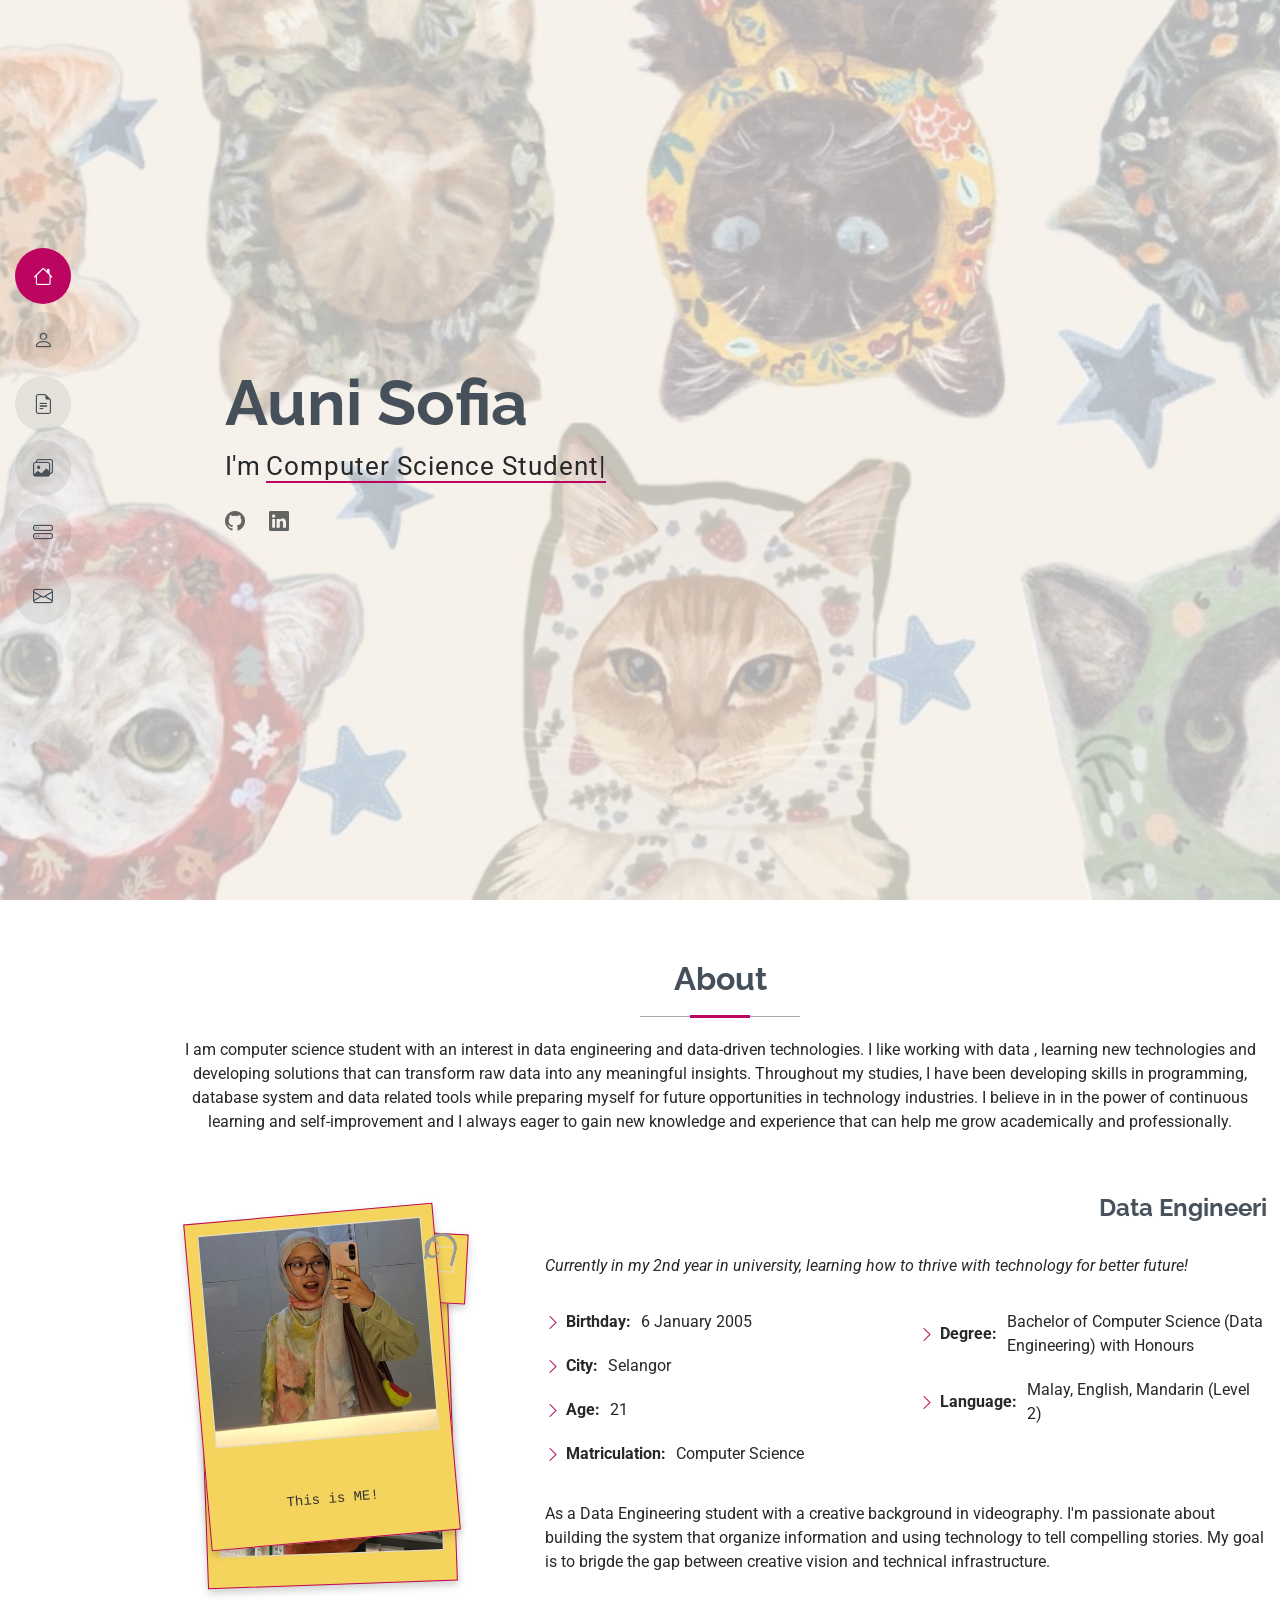
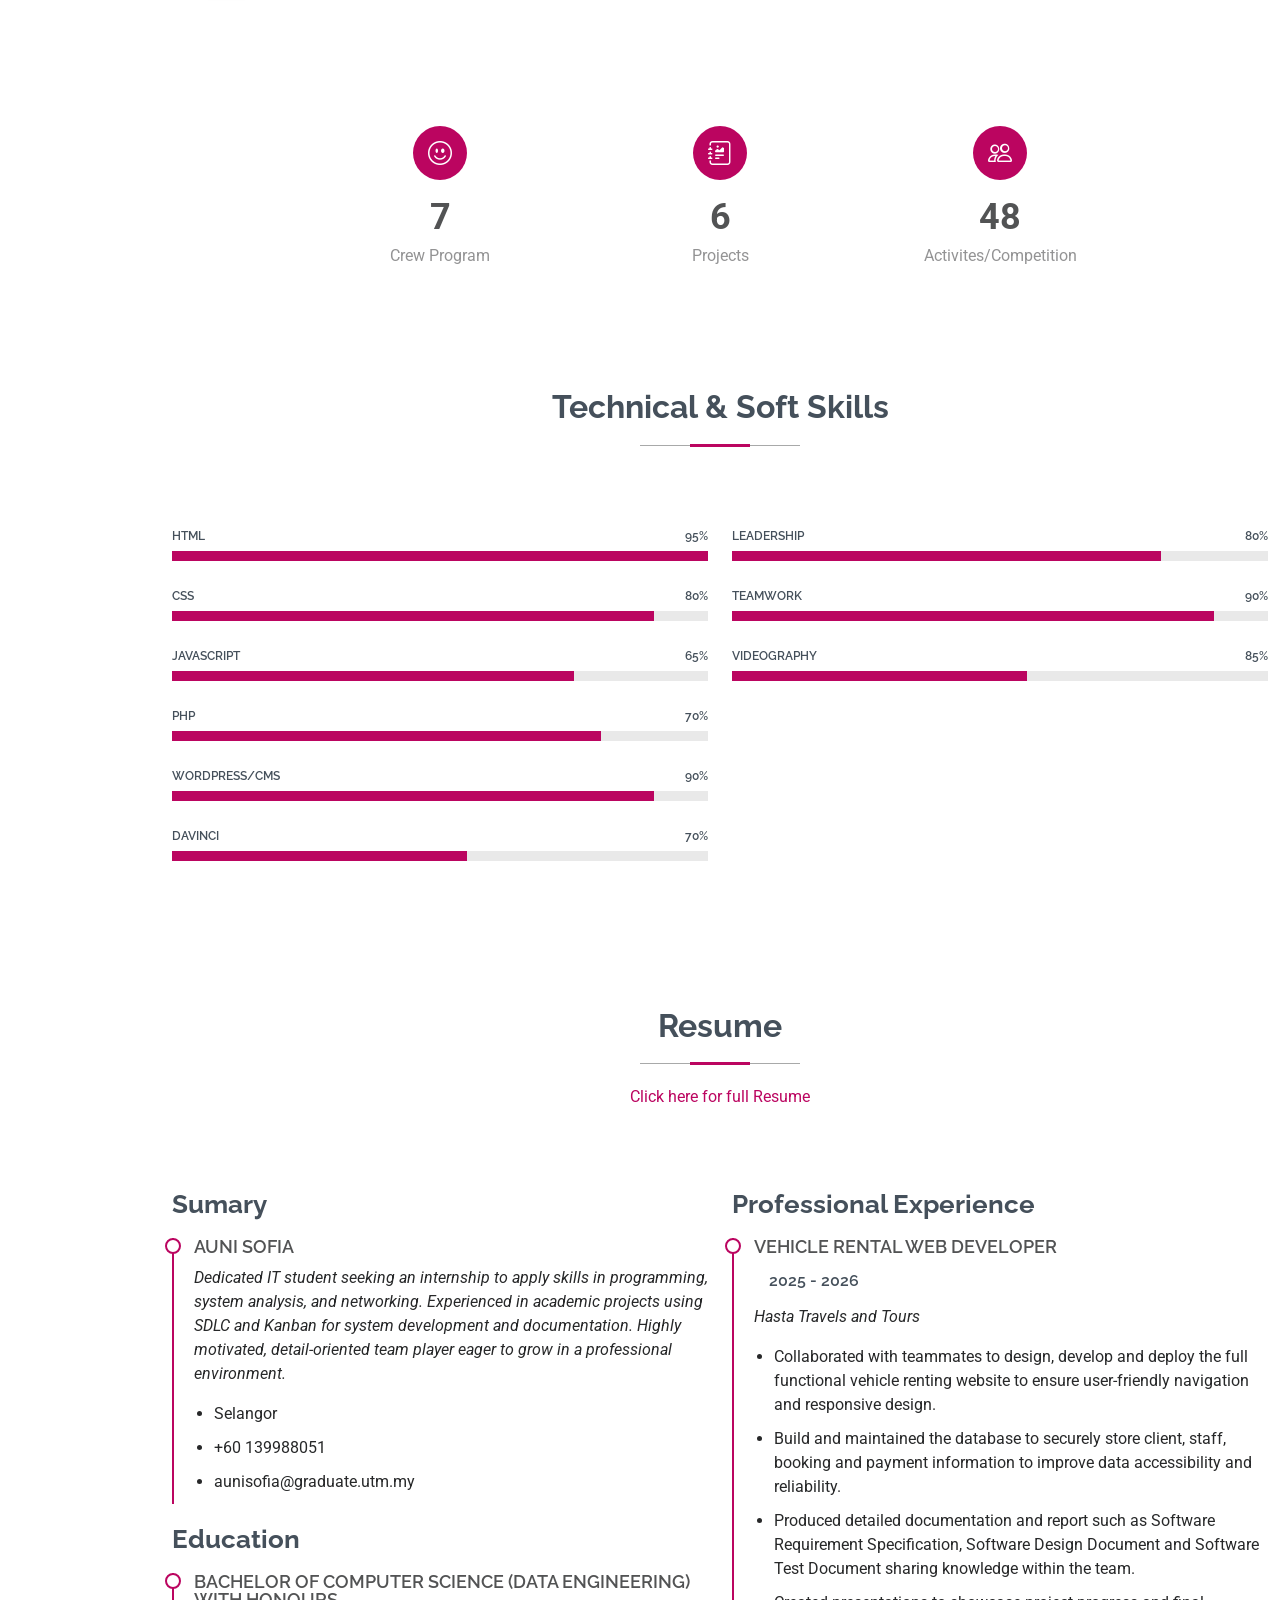
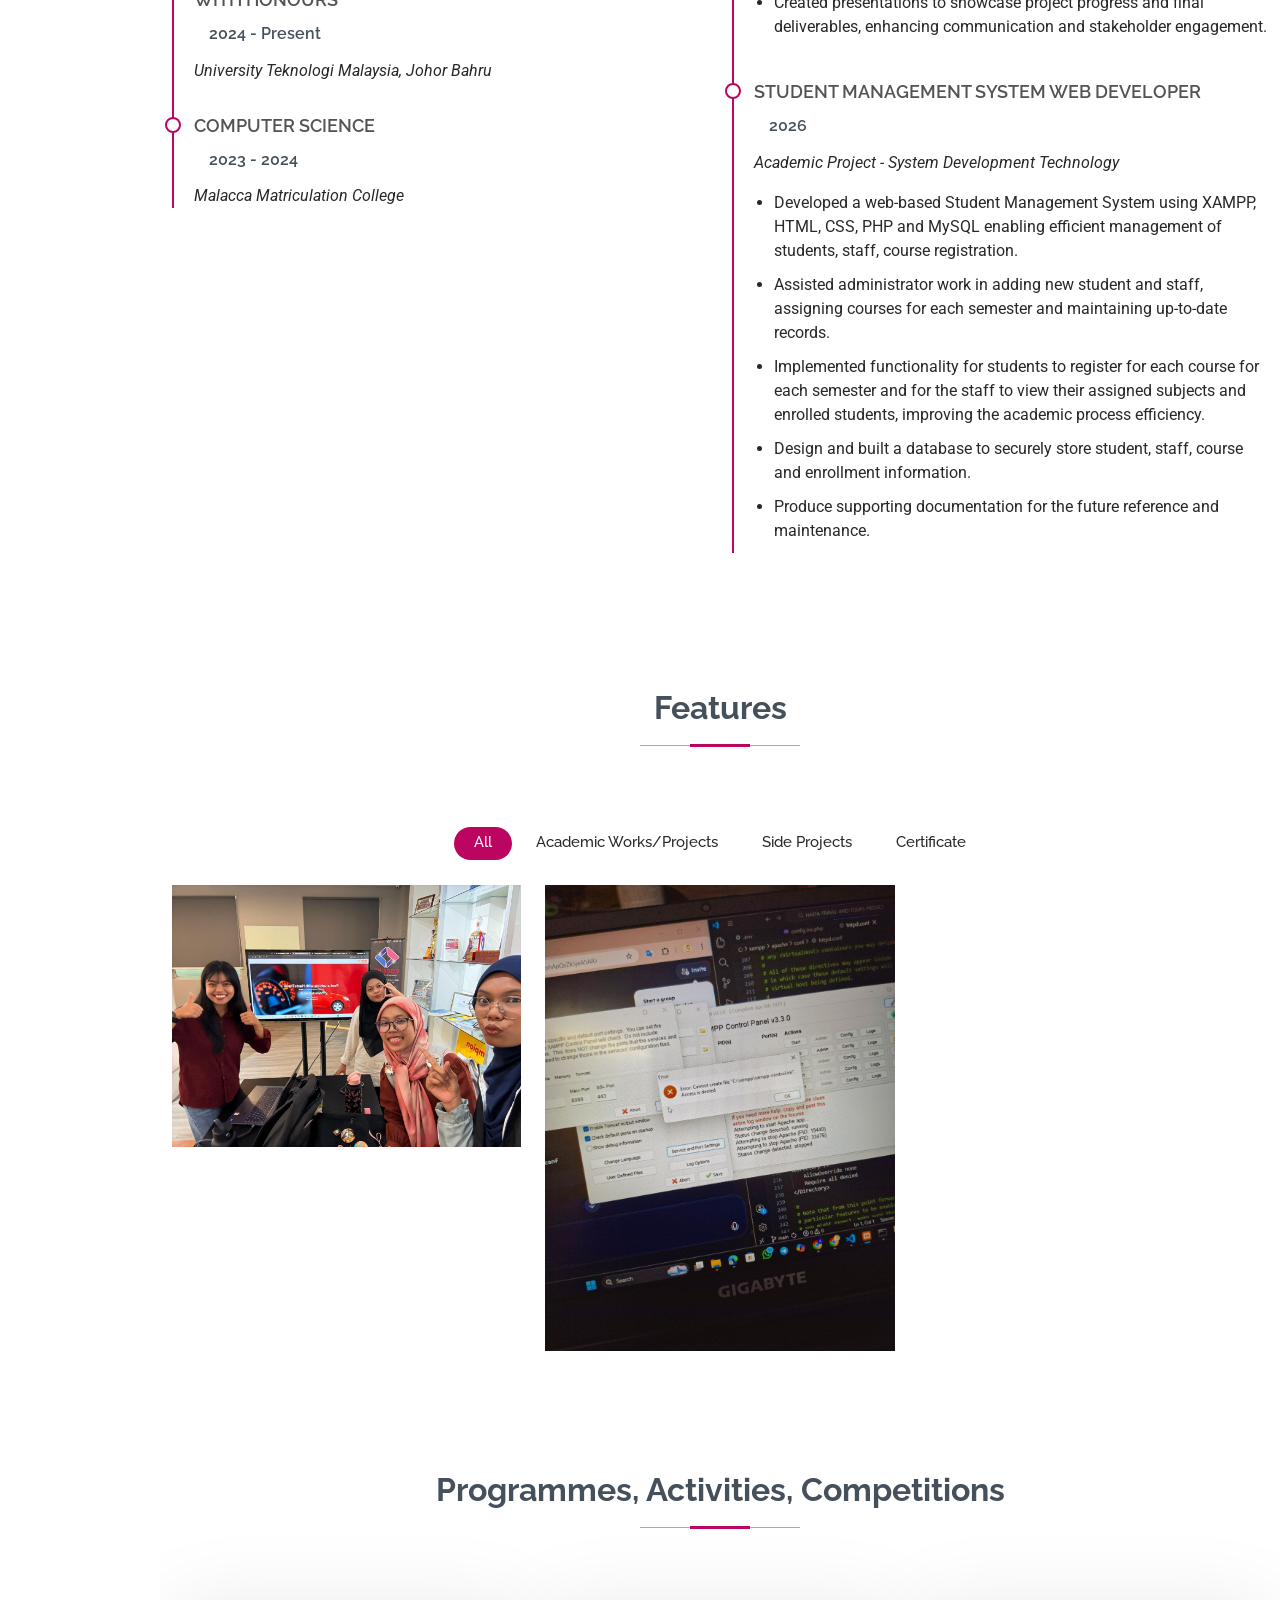
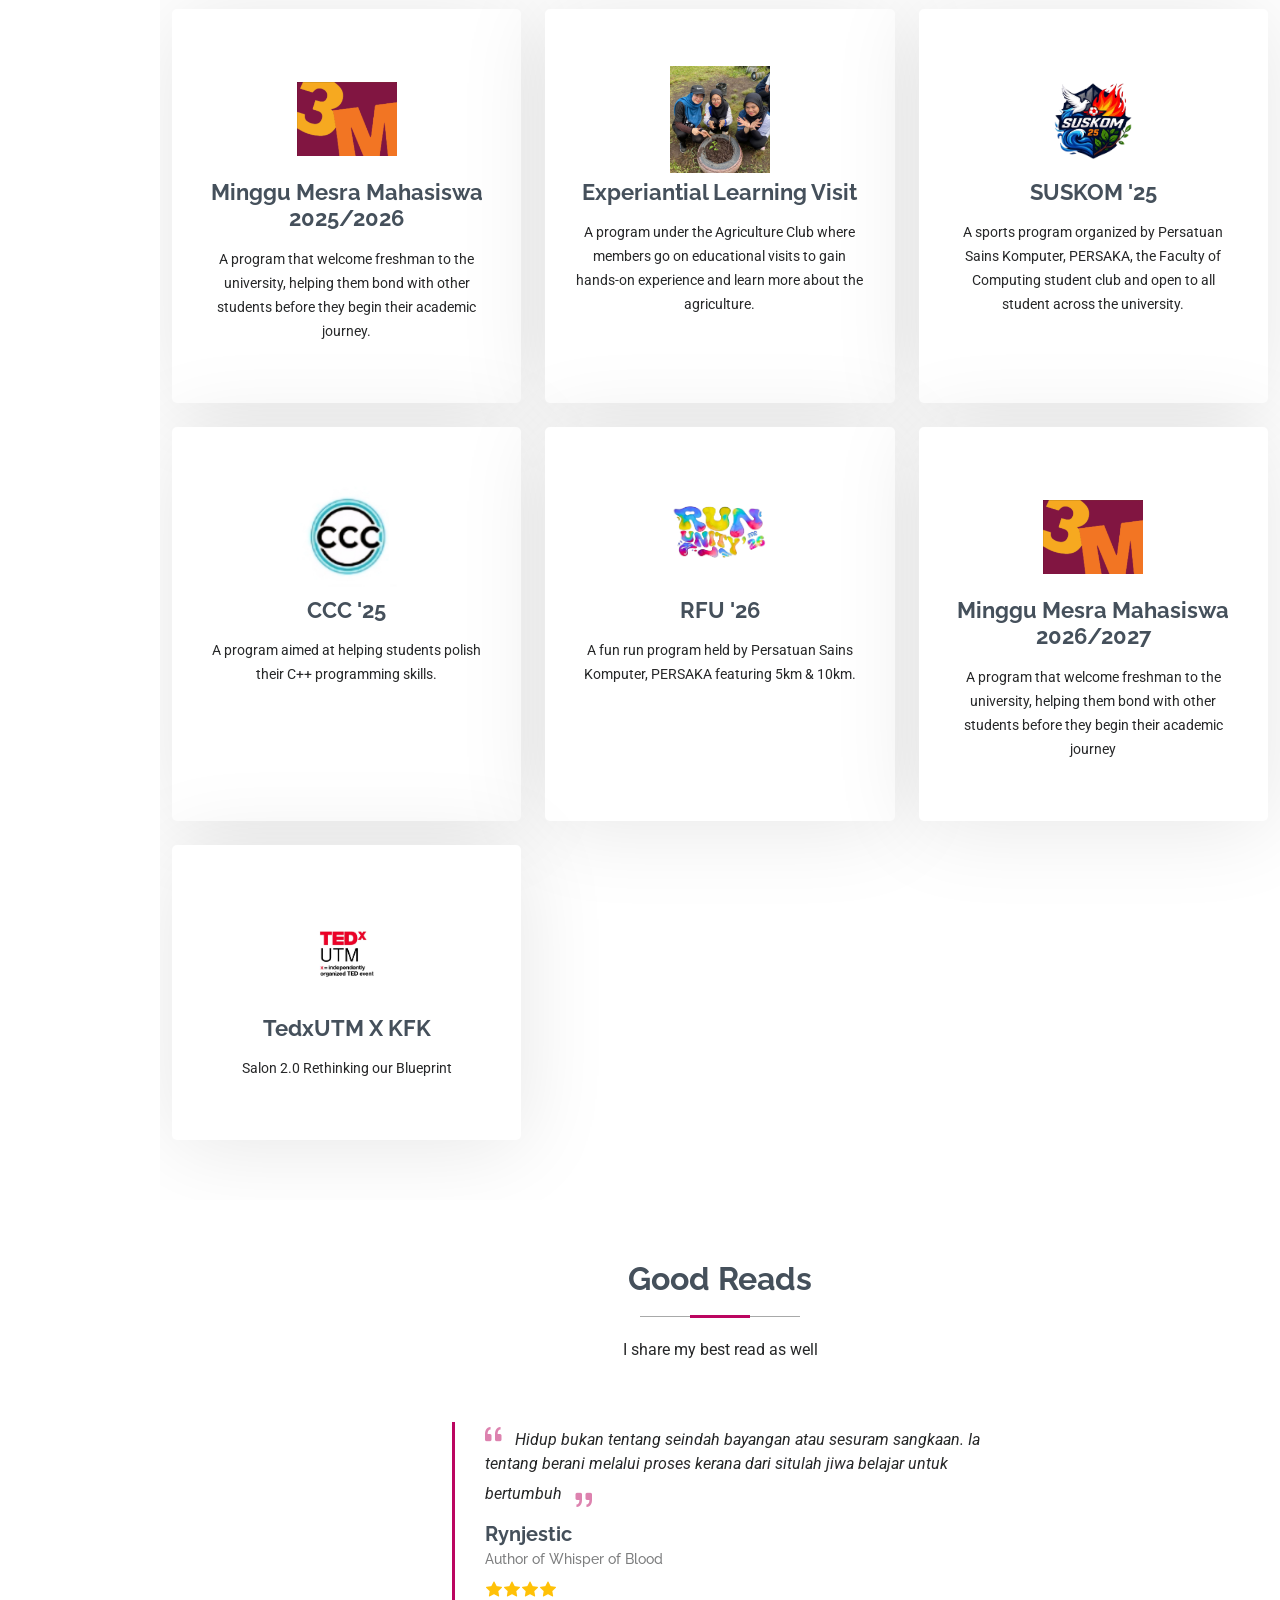
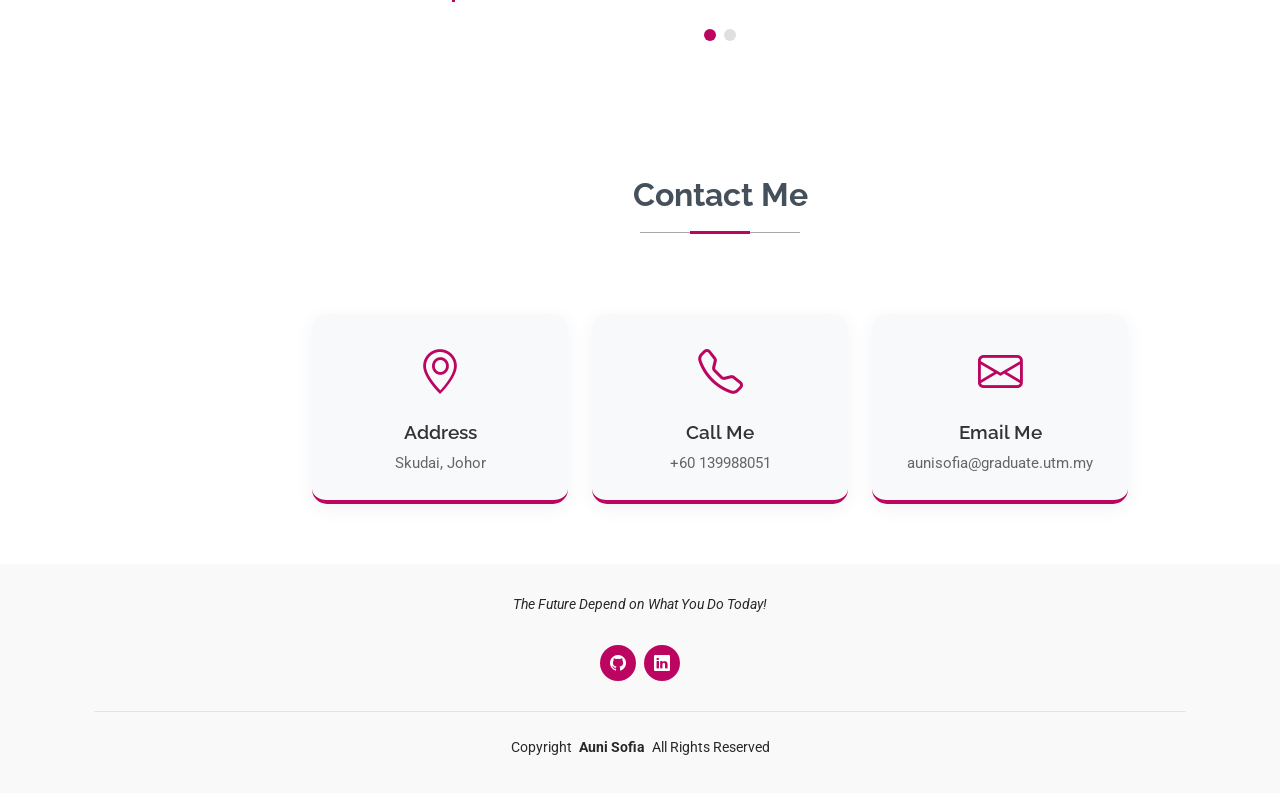
==== commit fe70a96b: "Update index.html" ====
--- a/index.html
+++ b/index.html
@@ -97,7 +97,10 @@
               <div class="polaroid-caption">This is ME!</div>
             </div>
             <div class="polaroid polaroid-2">
-              <img src="assets/img/Auni3.jpg" alt="Ivonny Cyrena">
+              <img src="assets/img/Auni4.jpg" alt="Ivonny Cyrena">
+            </div>
+            <div class="polaroid polaroid-3">
+              <img src="assets/img/Auni1.jpg" alt="Ivonny Cyrena">
             </div>
             <!-- Paperclip -->
             <div class="paperclip"></div>
@@ -370,7 +373,7 @@
           <div class="row gy-4 isotope-container" data-aos="fade-up" data-aos-delay="200">
 
             <div class="col-lg-4 col-md-6 portfolio-item isotope-item filter-app">
-              <img src="assets/img/hasta/hasta1.jpg" class="img-fluid" alt="">
+              <img src="assets/img/hasta/hasta2.jpg" class="img-fluid" alt="">
               <div class="portfolio-info">
                 <h4>Vehicle Booking System</h4>
                 <p>Hasta Travel and Tours</p>
@@ -549,6 +552,19 @@
               </a>
               <p>A program that welcome freshman to the university, helping them bond with other students before they begin their academic journey</p>
               <a href="#" class="stretched-link"></a>
+            </div>
+          </div><!-- End Service Item -->
+
+          <div class="col-lg-4 col-md-6" data-aos="fade-up" data-aos-delay="600">
+            <div class="service-item item-pink position-relative">
+              <div class="icon">
+                <img src="assets/img/tedxkfk/logo_tedxutm.jpg" class="img-fluid" alt="">
+              </div>
+              <a href="#" class="stretched-link">
+                <h3>TedxUTM X KFK</h3>
+              </a>
+              <p>Salon 2.0 Rethinking our Blueprint</p>
+              <a href="tedxkfk.html" class="stretched-link"></a>
             </div>
           </div><!-- End Service Item -->
 
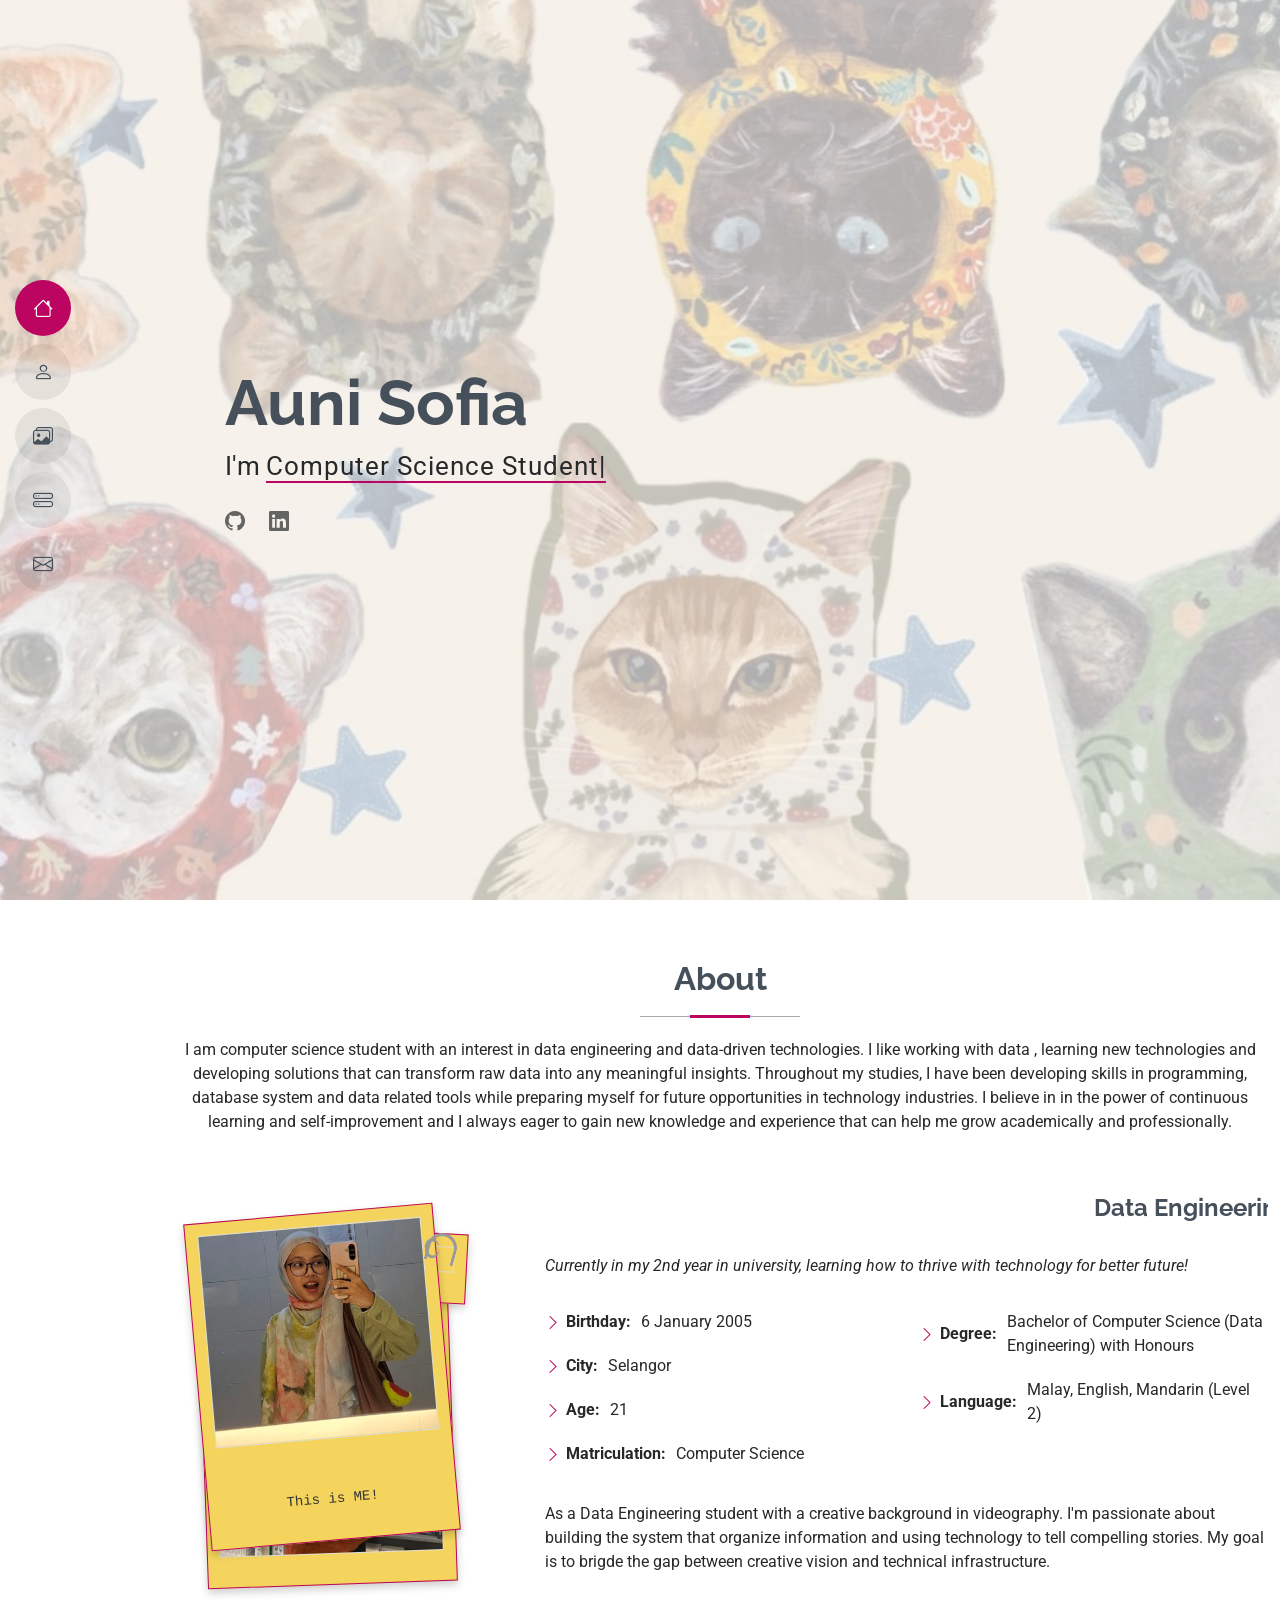
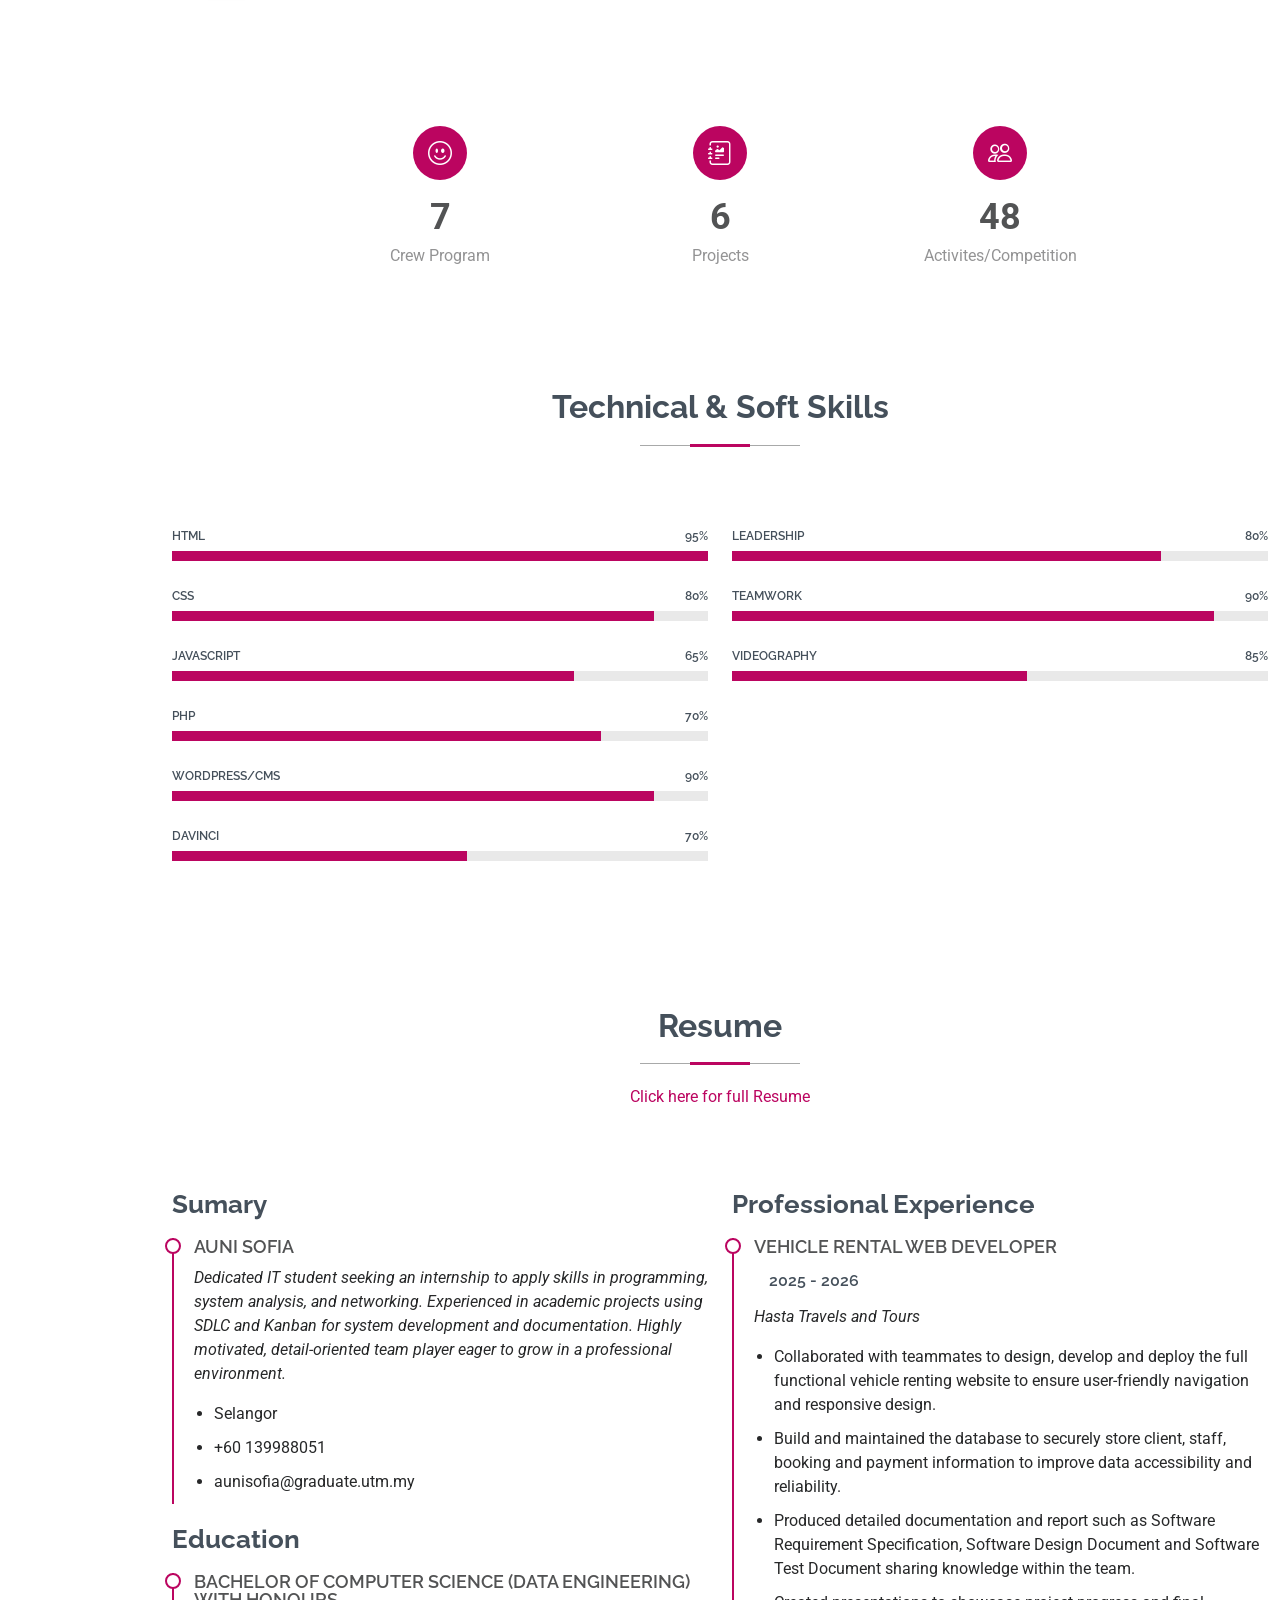
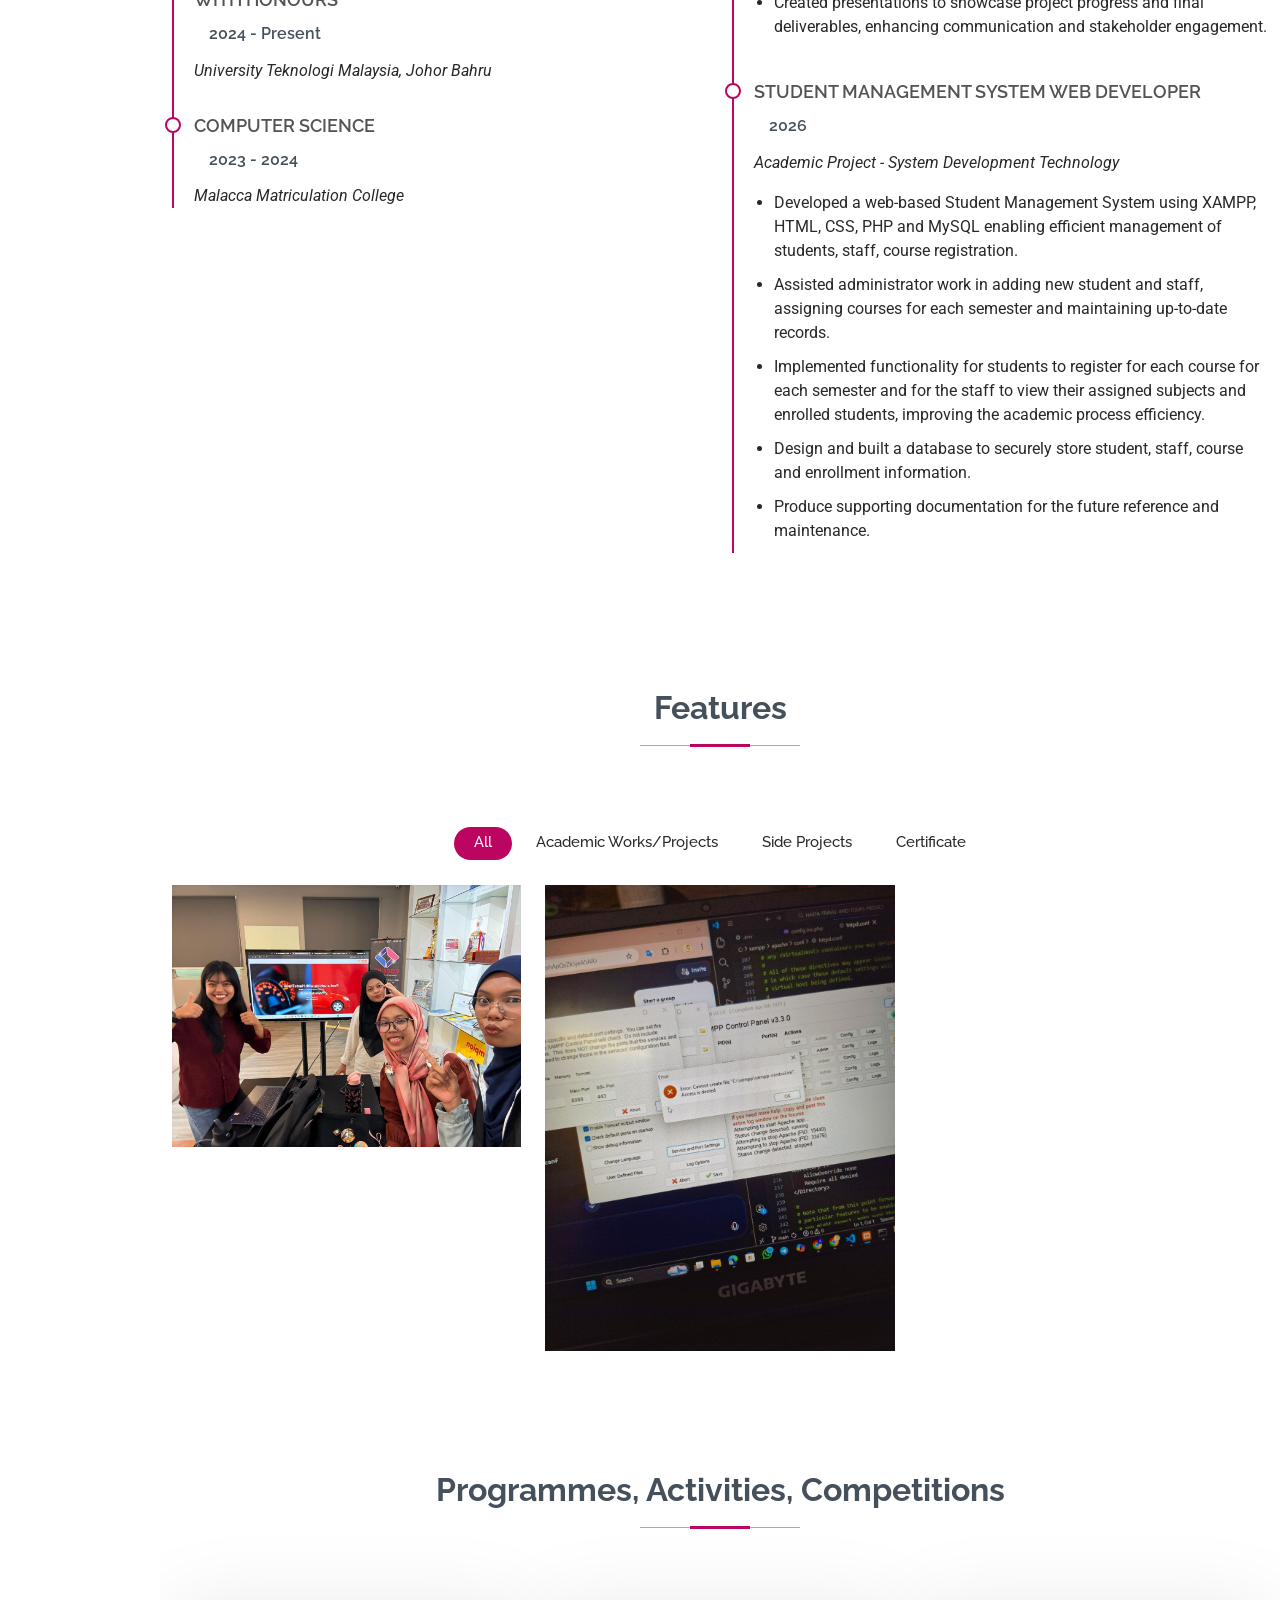
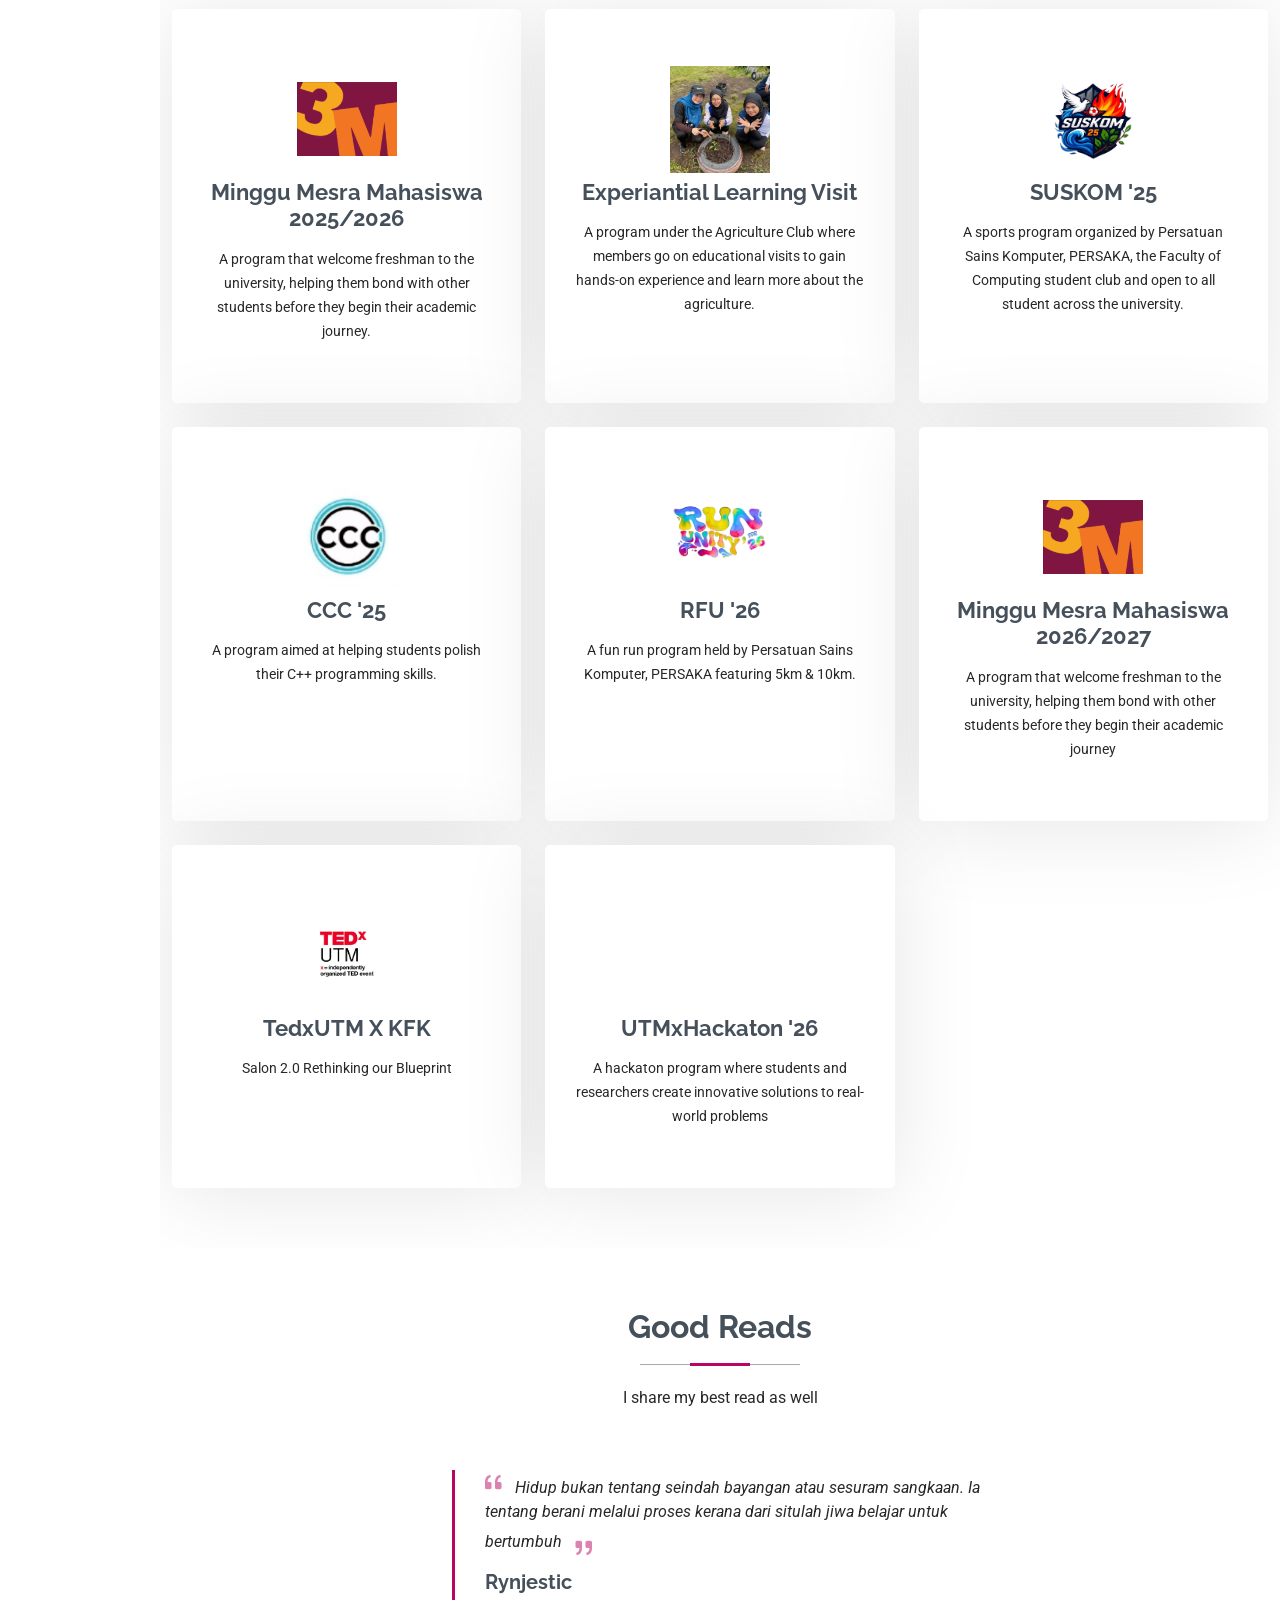
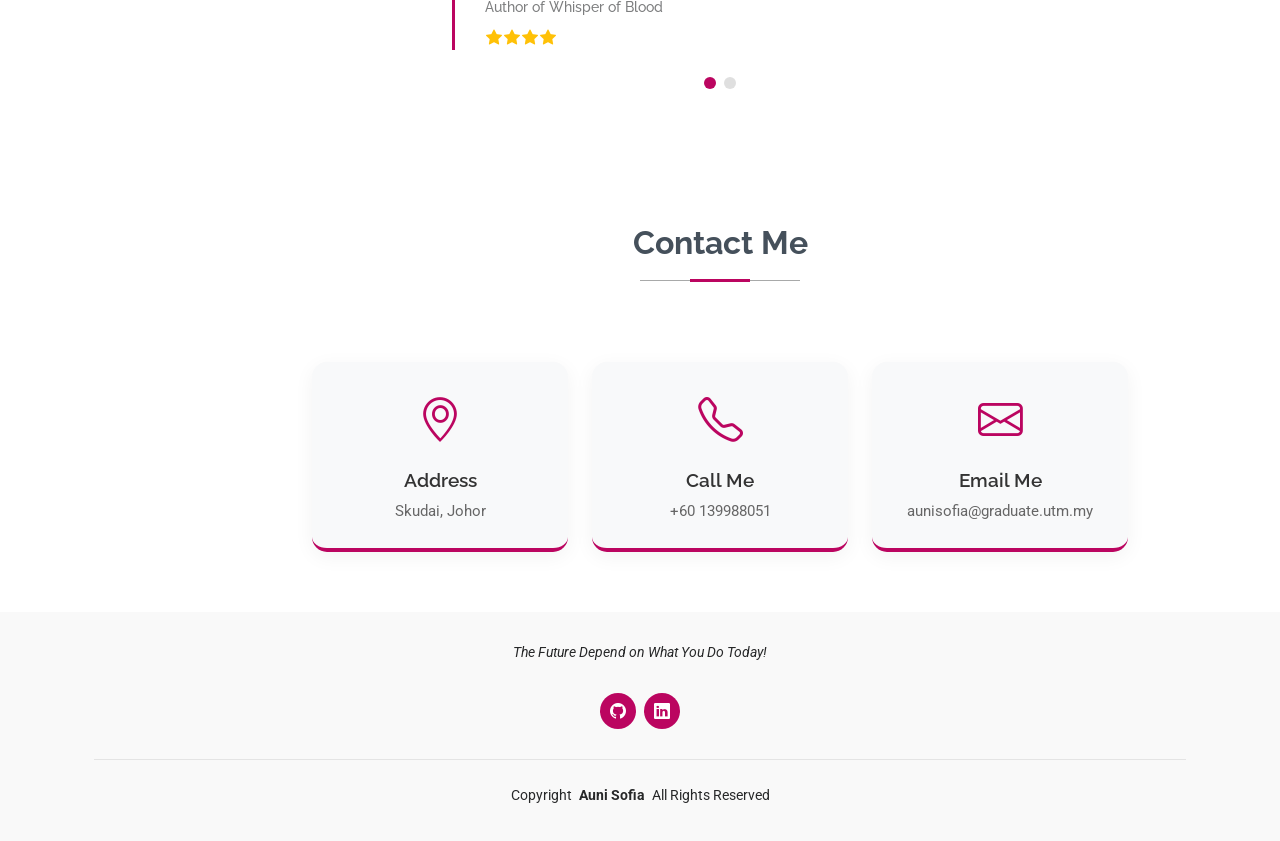
==== commit f80bb59e: "Remove Resume link and update typed items" ====
--- a/index.html
+++ b/index.html
@@ -46,7 +46,9 @@
       <ul>
         <li><a href="#hero" class="active"><i class="bi bi-house navicon"></i><span>Home</span></a></li>
         <li><a href="#about"><i class="bi bi-person navicon"></i><span>About</span></a></li>
-        <li><a href="#resume"><i class="bi bi-file-earmark-text navicon"></i><span>Resume</span></a></li>
+
+        <!-- <li><a href="#resume"><i class="bi bi-file-earmark-text navicon"></i><span>Resume</span></a></li> -->
+
         <li><a href="#portfolio"><i class="bi bi-images navicon"></i><span>Features</span></a></li>
         <li><a href="#services"><i class="bi bi-hdd-stack navicon"></i><span>Programs</span></a></li>
         <li><a href="#contact"><i class="bi bi-envelope navicon"></i><span>Contact</span></a></li>
@@ -66,7 +68,7 @@
         <div class="row justify-content-center">
           <div class="col-lg-9">
             <h2>Auni Sofia</h2>
-            <p>I'm <span class="typed" data-typed-items="Computer Science Student, Developer, Videographer">Computer Science Student</span><span class="typed-cursor typed-cursor--blink" aria-hidden="true"></span></p>
+            <p>I'm <span class="typed" data-typed-items="Computer Science Student, Developer">Computer Science Student</span><span class="typed-cursor typed-cursor--blink" aria-hidden="true"></span></p>
             <div class="social-links">
               <a href="https://github.com/Aunisofia"><i class="bi bi-github"></i></a>
               <a href="https://www.linkedin.com/in/aunisofia05"><i class="bi bi-linkedin"></i></a>
@@ -568,6 +570,19 @@
             </div>
           </div><!-- End Service Item -->
 
+          <div class="col-lg-4 col-md-6" data-aos="fade-up" data-aos-delay="600">
+            <div class="service-item item-pink position-relative">
+              <div class="icon">
+                <img src="assets/img/utmxhackaton26/logo.jpg" class="img-fluid" alt="">
+              </div>
+              <a href="#" class="stretched-link">
+                <h3>UTMxHackaton '26</h3>
+              </a>
+              <p>A hackaton program where students and researchers create innovative solutions to real-world problems</p>
+              <a href="utmxhackaton26.html" class="stretched-link"></a>
+            </div>
+          </div><!-- End Service Item -->
+
         </div>
 
       </div>
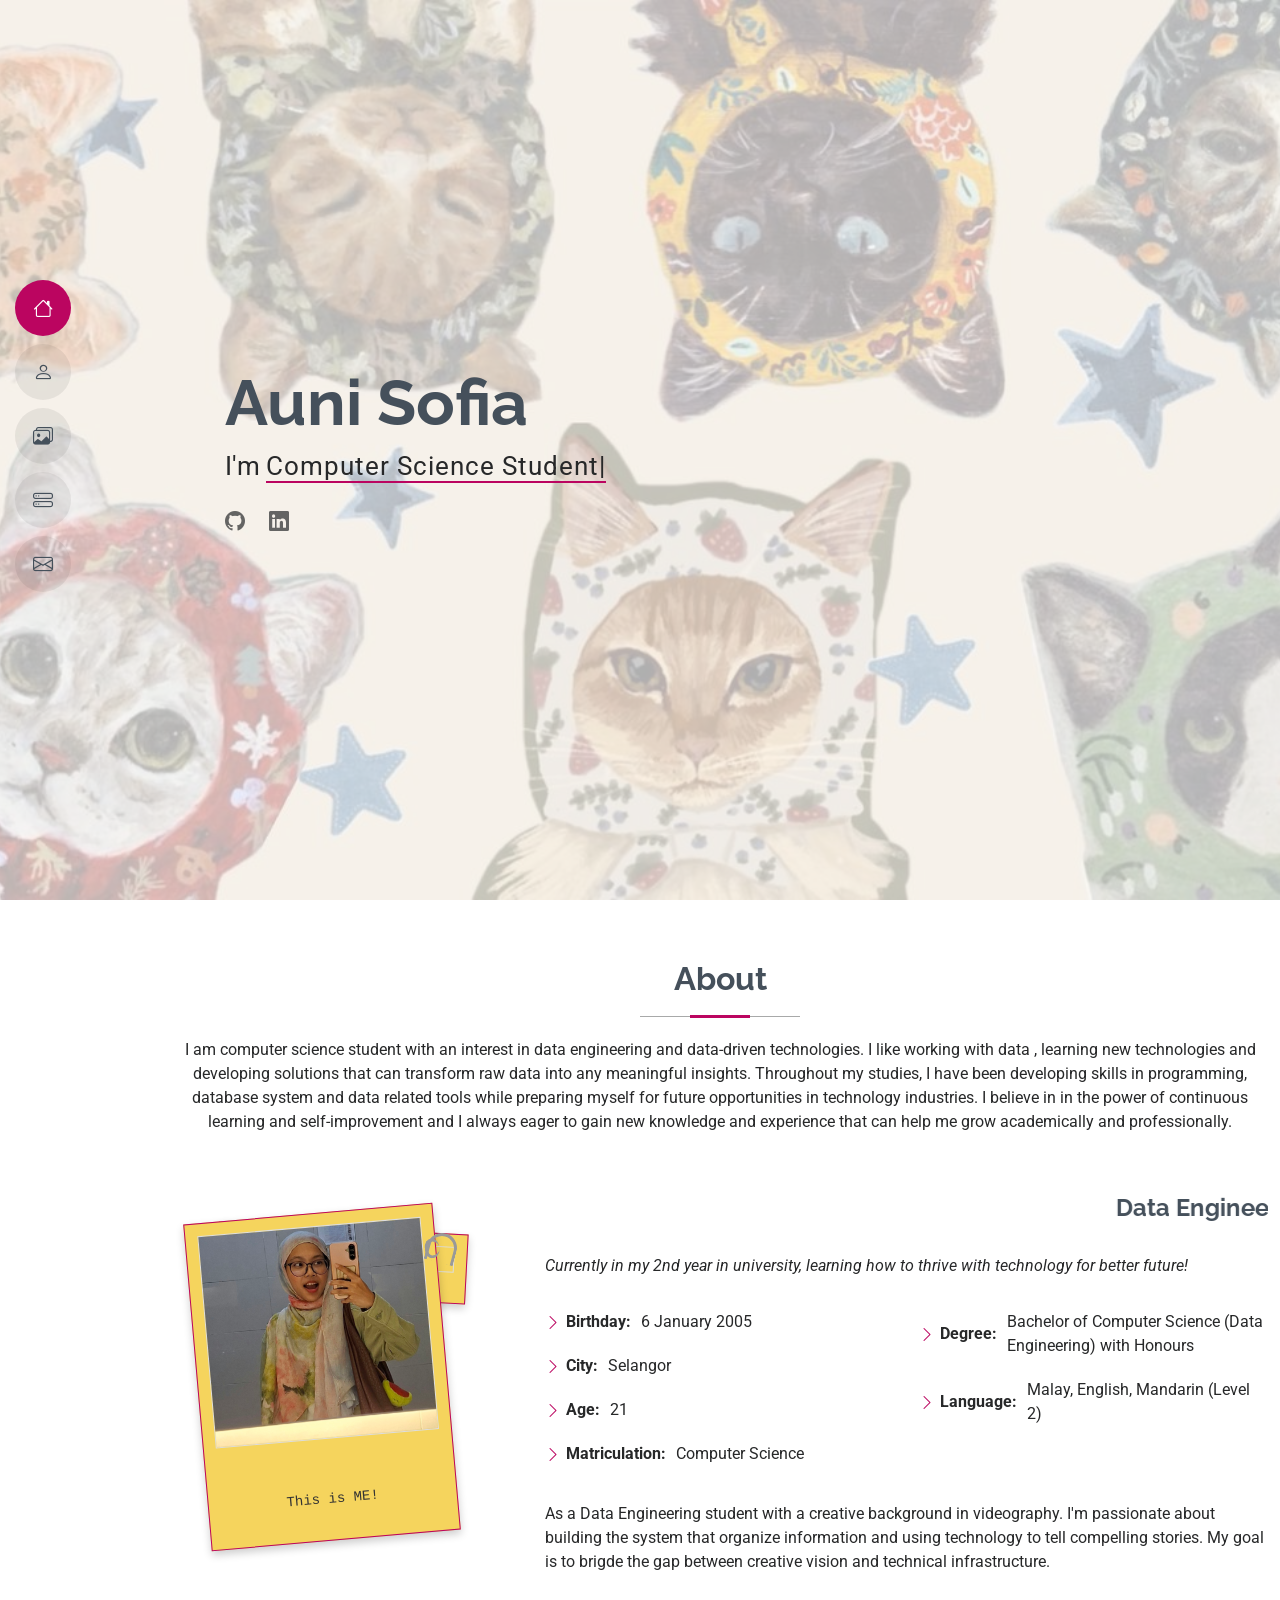
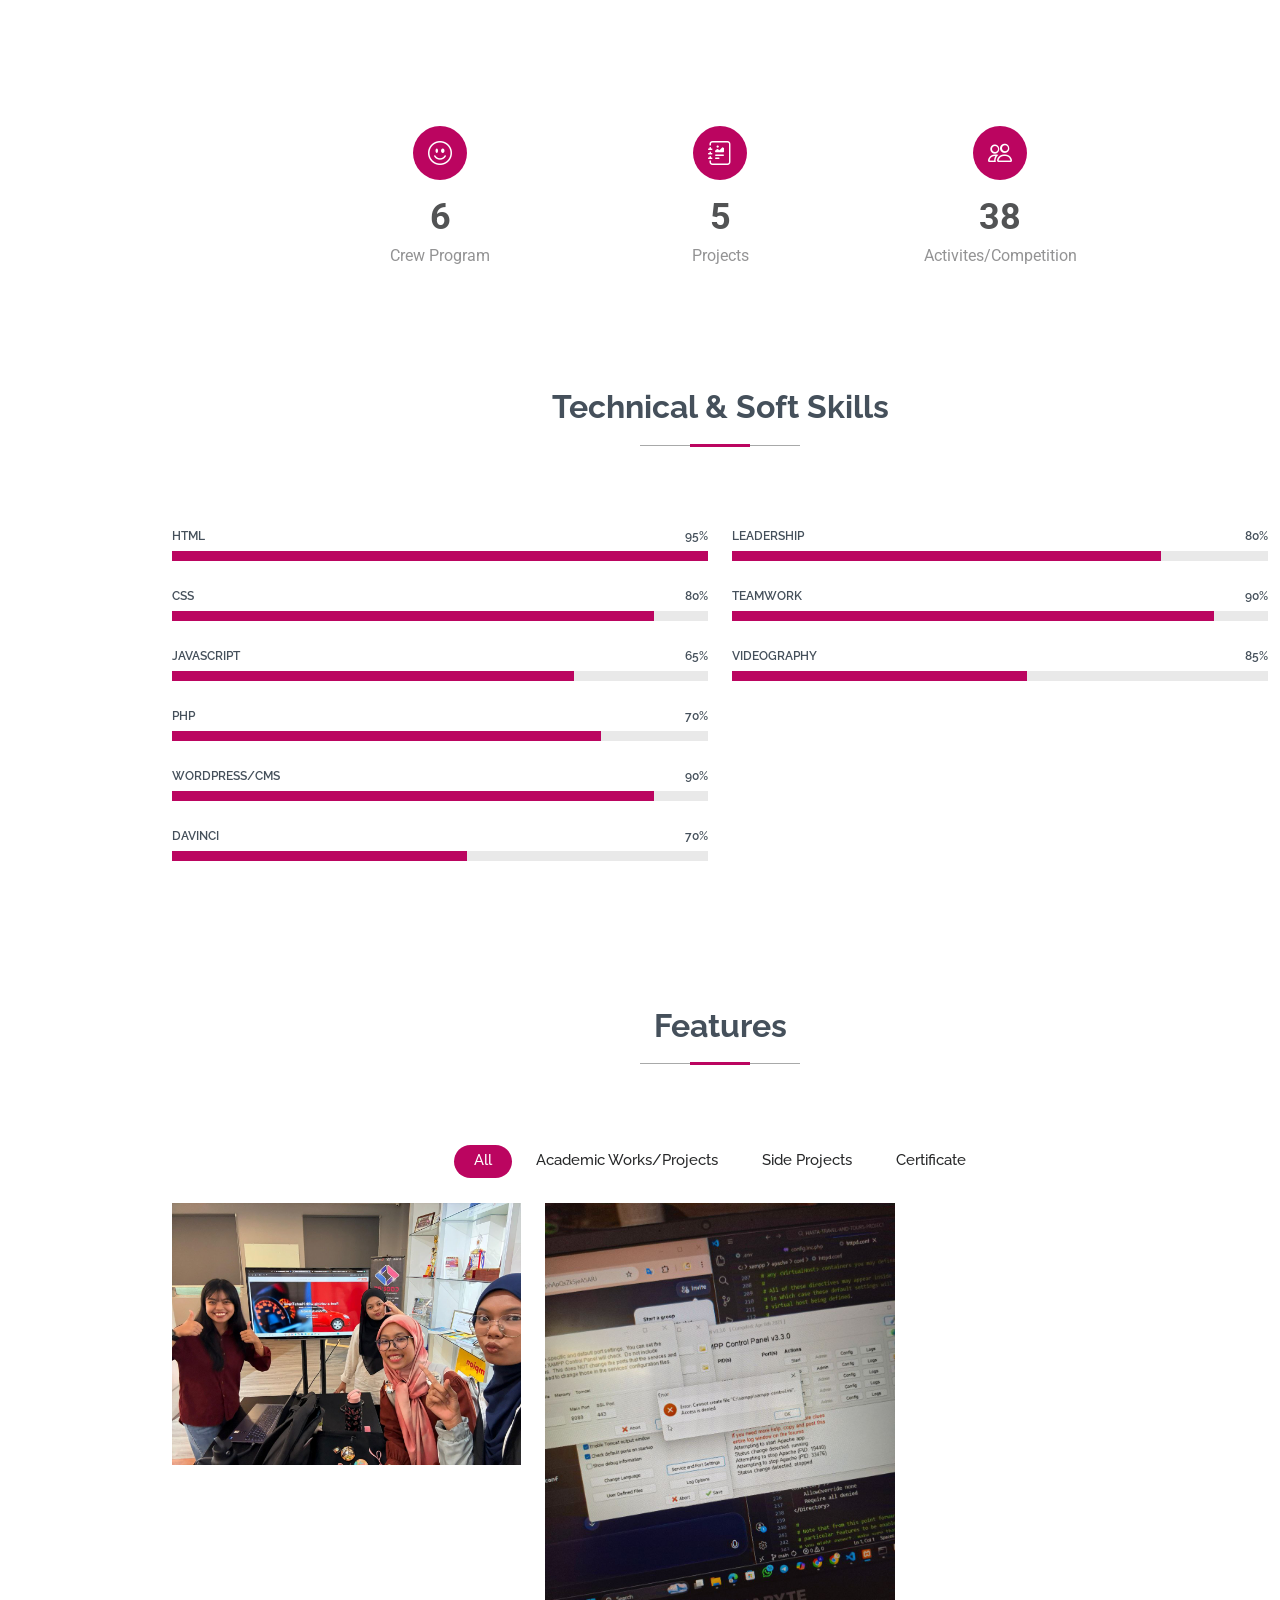
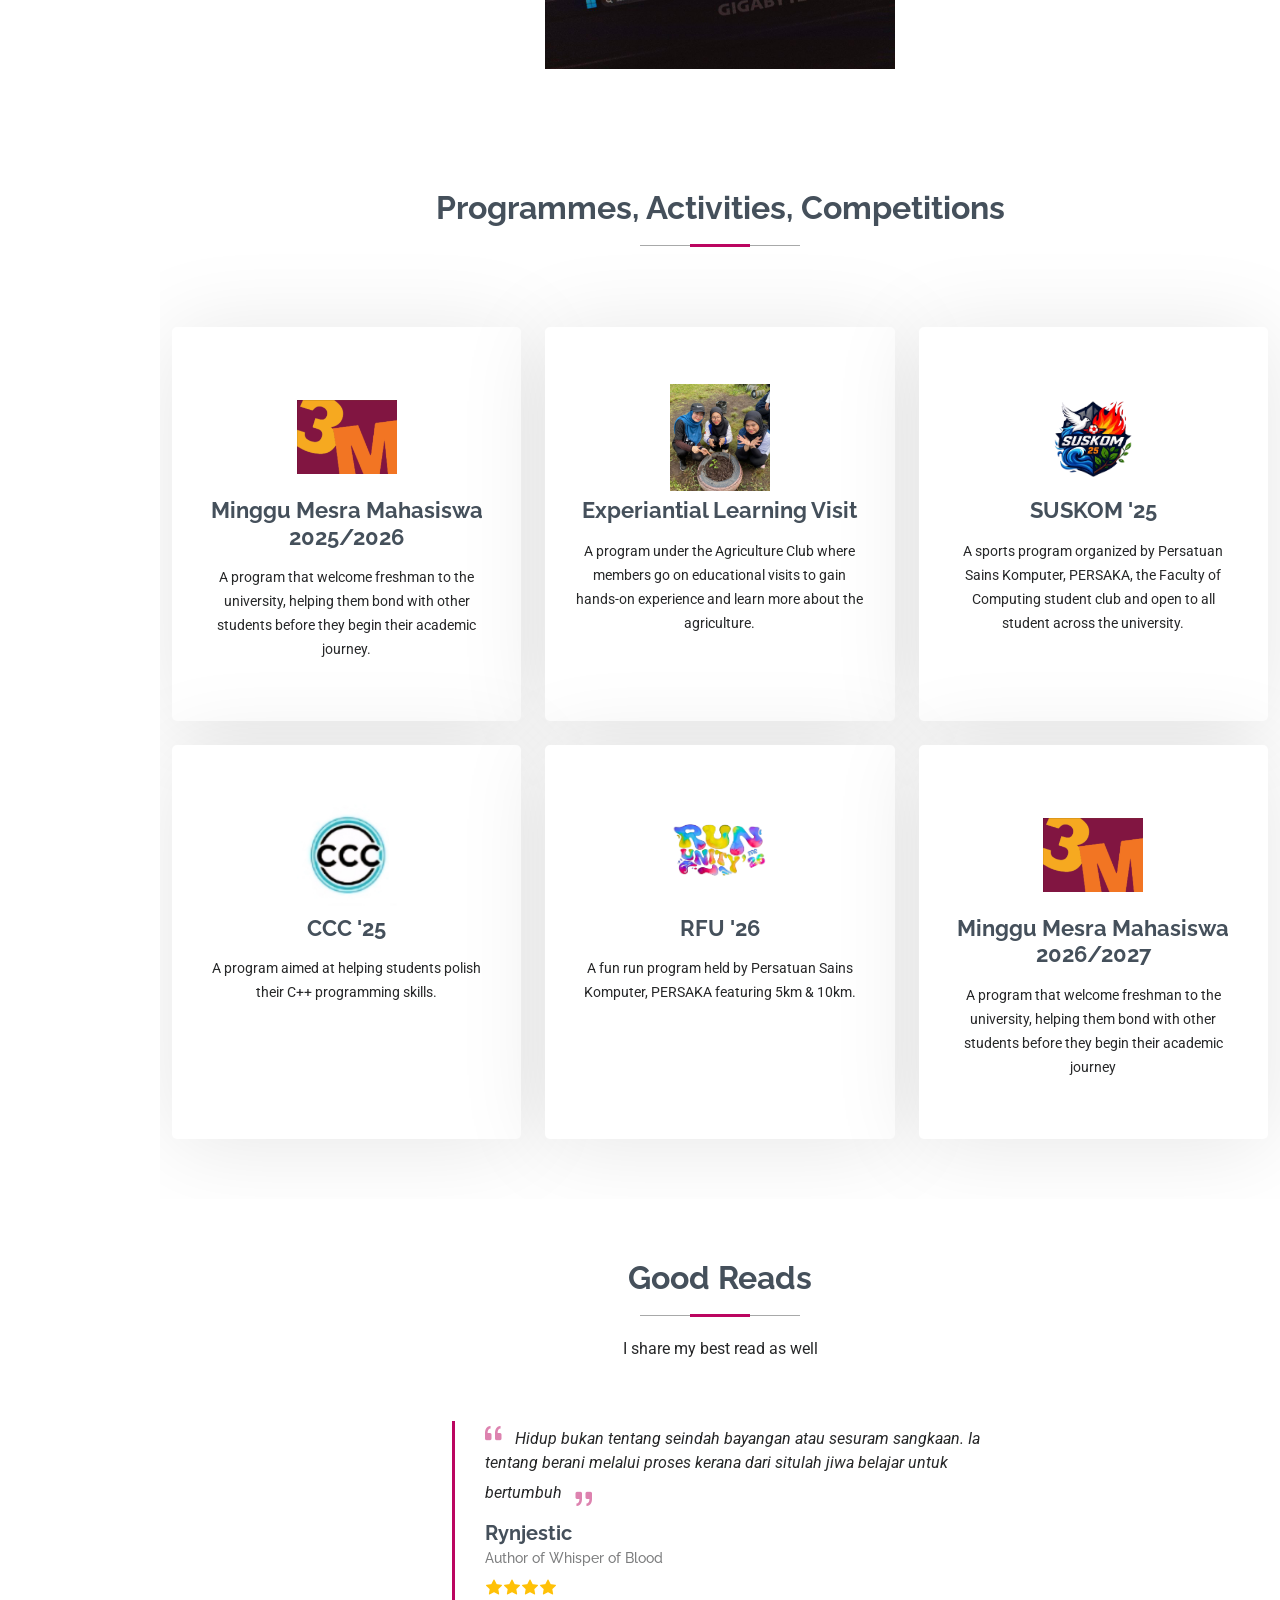
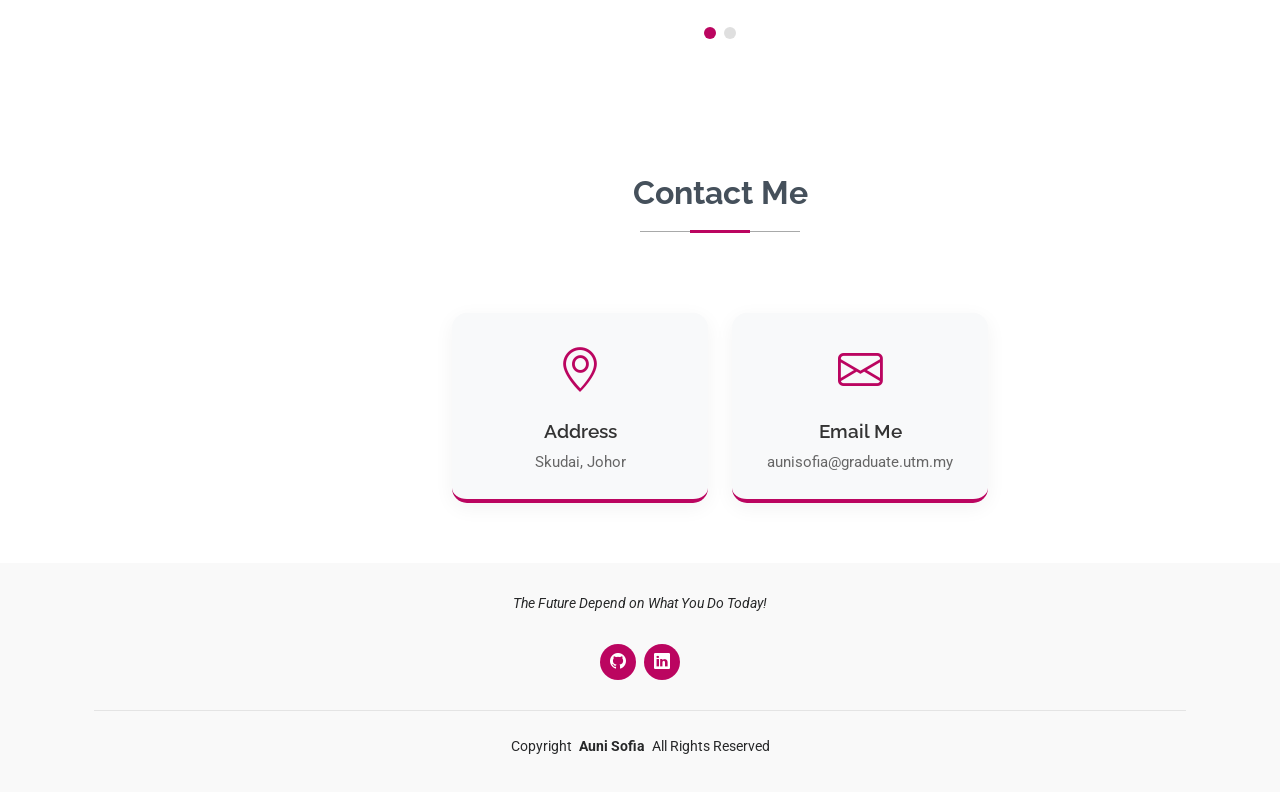
==== commit 7f51c1d8: "Update index.html" ====
--- a/index.html
+++ b/index.html
@@ -100,9 +100,6 @@
             </div>
             <div class="polaroid polaroid-2">
               <img src="assets/img/Auni4.jpg" alt="Ivonny Cyrena">
-            </div>
-            <div class="polaroid polaroid-3">
-              <img src="assets/img/Auni1.jpg" alt="Ivonny Cyrena">
             </div>
             <!-- Paperclip -->
             <div class="paperclip"></div>
@@ -268,90 +265,77 @@
 
     </section><!-- /Skills Section -->
 
-    <!-- Resume Section -->
+    <!--
     <section id="resume" class="resume section">
 
-      <!-- Section Title -->
       <div class="container section-title" data-aos="fade-up">
         <h2>Resume</h2>
-        <a href="Resume/Resume Auni sofia binti abd rahman.pdf" target="_blank" button type="submit">Click here for full Resume</a>
-      </div><!-- End Section Title -->
+        <a href="Resume/Resume Auni sofia binti abd rahman.pdf" target="_blank">Click here for full Resume</a>
+      </div>
 
       <div class="container">
 
         <div class="row">
 
           <div class="col-lg-6" data-aos="fade-up" data-aos-delay="100">
-            <h3 class="resume-title">Sumary</h3>
+            <h3 class="resume-title">Summary</h3>
 
             <div class="resume-item pb-0">
               <h4>Auni Sofia</h4>
-              <p><em>Dedicated IT student seeking an internship to apply skills in programming, system analysis, and networking. Experienced in academic projects using SDLC and Kanban for system development and documentation. Highly motivated, detail-oriented team player eager to grow in a professional environment.</em></p>
+              <p><em>Dedicated IT student seeking an internship...</em></p>
               <ul>
                 <li>Selangor</li>
                 <li>+60 139988051</li>
                 <li>aunisofia@graduate.utm.my</li>
               </ul>
-            </div><!-- Edn Resume Item -->
-
-            <h3 class="resume-title">Education</h3>
-            <div class="resume-item">
-              <h4>Bachelor of Computer Science (Data Engineering) with Honours</h4>
-              <h5>2024 - Present</h5>
-              <p><em>University Teknologi Malaysia, Johor Bahru</em></p>
-              <p></p>
-            </div><!-- Edn Resume Item -->
-
-            <div class="resume-item">
-              <h4>Computer Science</h4>
-              <h5>2023 - 2024</h5>
-              <p><em>Malacca Matriculation College</em></p>
-              <p></p>
-            </div><!-- Edn Resume Item -->
-
+            </div>
           </div>
-
-          <div class="col-lg-6" data-aos="fade-up" data-aos-delay="200">
-            <h3 class="resume-title">Professional Experience</h3>
-            <div class="resume-item">
-              <h4>VEHICLE RENTAL WEB DEVELOPER </h4>
-              <h5>2025 - 2026</h5>
-              <p><em>Hasta Travels and Tours</em></p>
-              <ul>
-                <li>Collaborated with teammates to design, develop and deploy the full functional vehicle renting website to ensure user-friendly 
-                    navigation and responsive design. </li>
-                <li>Build and maintained the database to securely store client, staff, booking and payment information to improve data accessibility 
-                    and reliability.</li>
-                <li>Produced detailed documentation and report such as Software Requirement Specification, Software Design Document and 
-                    Software Test Document sharing knowledge within the team. </li>
-                <li>Created presentations to showcase project progress and final deliverables, enhancing communication and stakeholder 
-                    engagement. </li>
-              </ul>
-            </div><!-- Edn Resume Item -->
-
-            <div class="resume-item">
-              <h4>STUDENT MANAGEMENT SYSTEM WEB DEVELOPER</h4>
-              <h5>2026</h5>
-              <p><em>Academic Project - System Development Technology</em></p>
-              <ul>
-                <li>Developed a web-based Student Management System using XAMPP, HTML, CSS, PHP and MySQL enabling efficient 
-                    management of students, staff, course registration. </li>
-                <li>Assisted administrator work in adding new student and staff, assigning courses for each semester and maintaining up-to-date 
-                    records. </li>
-                <li>Implemented functionality for students to register for each course for each semester and for the staff to view their assigned 
-                    subjects and enrolled students, improving the academic process efficiency. </li>
-                <li>Design and built a database to securely store student, staff, course and enrollment information.</li>
-                <li>Produce supporting documentation for the future reference and maintenance.</li>
-              </ul>
-            </div><!-- Edn Resume Item -->
-
-          </div>
-
-        </div>
-
-      </div>
-
-    </section><!-- /Resume Section -->
+        </div>
+      </div>
+    </section>
+
+    <h3 class="resume-title">Education</h3>
+    <div class="resume-item">
+      <h4>Bachelor of Computer Science (Data Engineering) with Honours</h4>
+      <h5>2024 - Present</h5>
+      <p><em>University Teknologi Malaysia, Johor Bahru</em></p>
+    </div>
+
+    <div class="resume-item">
+      <h4>Computer Science</h4>
+      <h5>2023 - 2024</h5>
+      <p><em>Malacca Matriculation College</em></p>
+    </div>
+
+    <div class="col-lg-6" data-aos="fade-up" data-aos-delay="200">
+      <h3 class="resume-title">Professional Experience</h3>
+      <div class="resume-item">
+        <h4>VEHICLE RENTAL WEB DEVELOPER</h4>
+        <h5>2025 - 2026</h5>
+        <p><em>Hasta Travels and Tours</em></p>
+        <ul>
+          <li>Collaborated with teammates to design, develop and deploy the full functional vehicle renting website...</li>
+          <li>Build and maintained the database to securely store client, staff, booking and payment information...</li>
+          <li>Produced detailed documentation and report such as Software Requirement Specification...</li>
+          <li>Created presentations to showcase project progress and final deliverables...</li>
+        </ul>
+      </div>
+
+      <div class="resume-item">
+        <h4>STUDENT MANAGEMENT SYSTEM WEB DEVELOPER</h4>
+        <h5>2026</h5>
+        <p><em>Academic Project - System Development Technology</em></p>
+        <ul>
+          <li>Developed a web-based Student Management System using XAMPP, HTML, CSS, PHP and MySQL...</li>
+          <li>Assisted administrator work in adding new student and staff...</li>
+          <li>Implemented functionality for students to register for each course...</li>
+          <li>Design and built a database to securely store student, staff, course and enrollment information.</li>
+          <li>Produce supporting documentation for the future reference and maintenance.</li>
+        </ul>
+      </div>
+    </div>
+-->
+
 
     <!-- Portfolio Section -->
     <section id="portfolio" class="portfolio section">
@@ -554,32 +538,6 @@
               </a>
               <p>A program that welcome freshman to the university, helping them bond with other students before they begin their academic journey</p>
               <a href="#" class="stretched-link"></a>
-            </div>
-          </div><!-- End Service Item -->
-
-          <div class="col-lg-4 col-md-6" data-aos="fade-up" data-aos-delay="600">
-            <div class="service-item item-pink position-relative">
-              <div class="icon">
-                <img src="assets/img/tedxkfk/logo_tedxutm.jpg" class="img-fluid" alt="">
-              </div>
-              <a href="#" class="stretched-link">
-                <h3>TedxUTM X KFK</h3>
-              </a>
-              <p>Salon 2.0 Rethinking our Blueprint</p>
-              <a href="tedxkfk.html" class="stretched-link"></a>
-            </div>
-          </div><!-- End Service Item -->
-
-          <div class="col-lg-4 col-md-6" data-aos="fade-up" data-aos-delay="600">
-            <div class="service-item item-pink position-relative">
-              <div class="icon">
-                <img src="assets/img/utmxhackaton26/logo.jpg" class="img-fluid" alt="">
-              </div>
-              <a href="#" class="stretched-link">
-                <h3>UTMxHackaton '26</h3>
-              </a>
-              <p>A hackaton program where students and researchers create innovative solutions to real-world problems</p>
-              <a href="utmxhackaton26.html" class="stretched-link"></a>
             </div>
           </div><!-- End Service Item -->
 
@@ -729,15 +687,16 @@
             </div>
           </div><!-- End Info Item -->
 
-          <!-- Info Item 2: Call Me -->
+          <!-- 
           <div class="col-lg-3 col-md-6" data-aos="fade-up" data-aos-delay="300">
             <div class="info-item-horizontal text-center">
               <i class="bi bi-telephone"></i>
               <h3>Call Me</h3>
               <p>+60 139988051</p>
             </div>
-          </div><!-- End Info Item -->
-
+          </div>
+          -->
+        
           <!-- Info Item 3: Email Me -->
           <div class="col-lg-3 col-md-6" data-aos="fade-up" data-aos-delay="400">
             <div class="info-item-horizontal text-center">
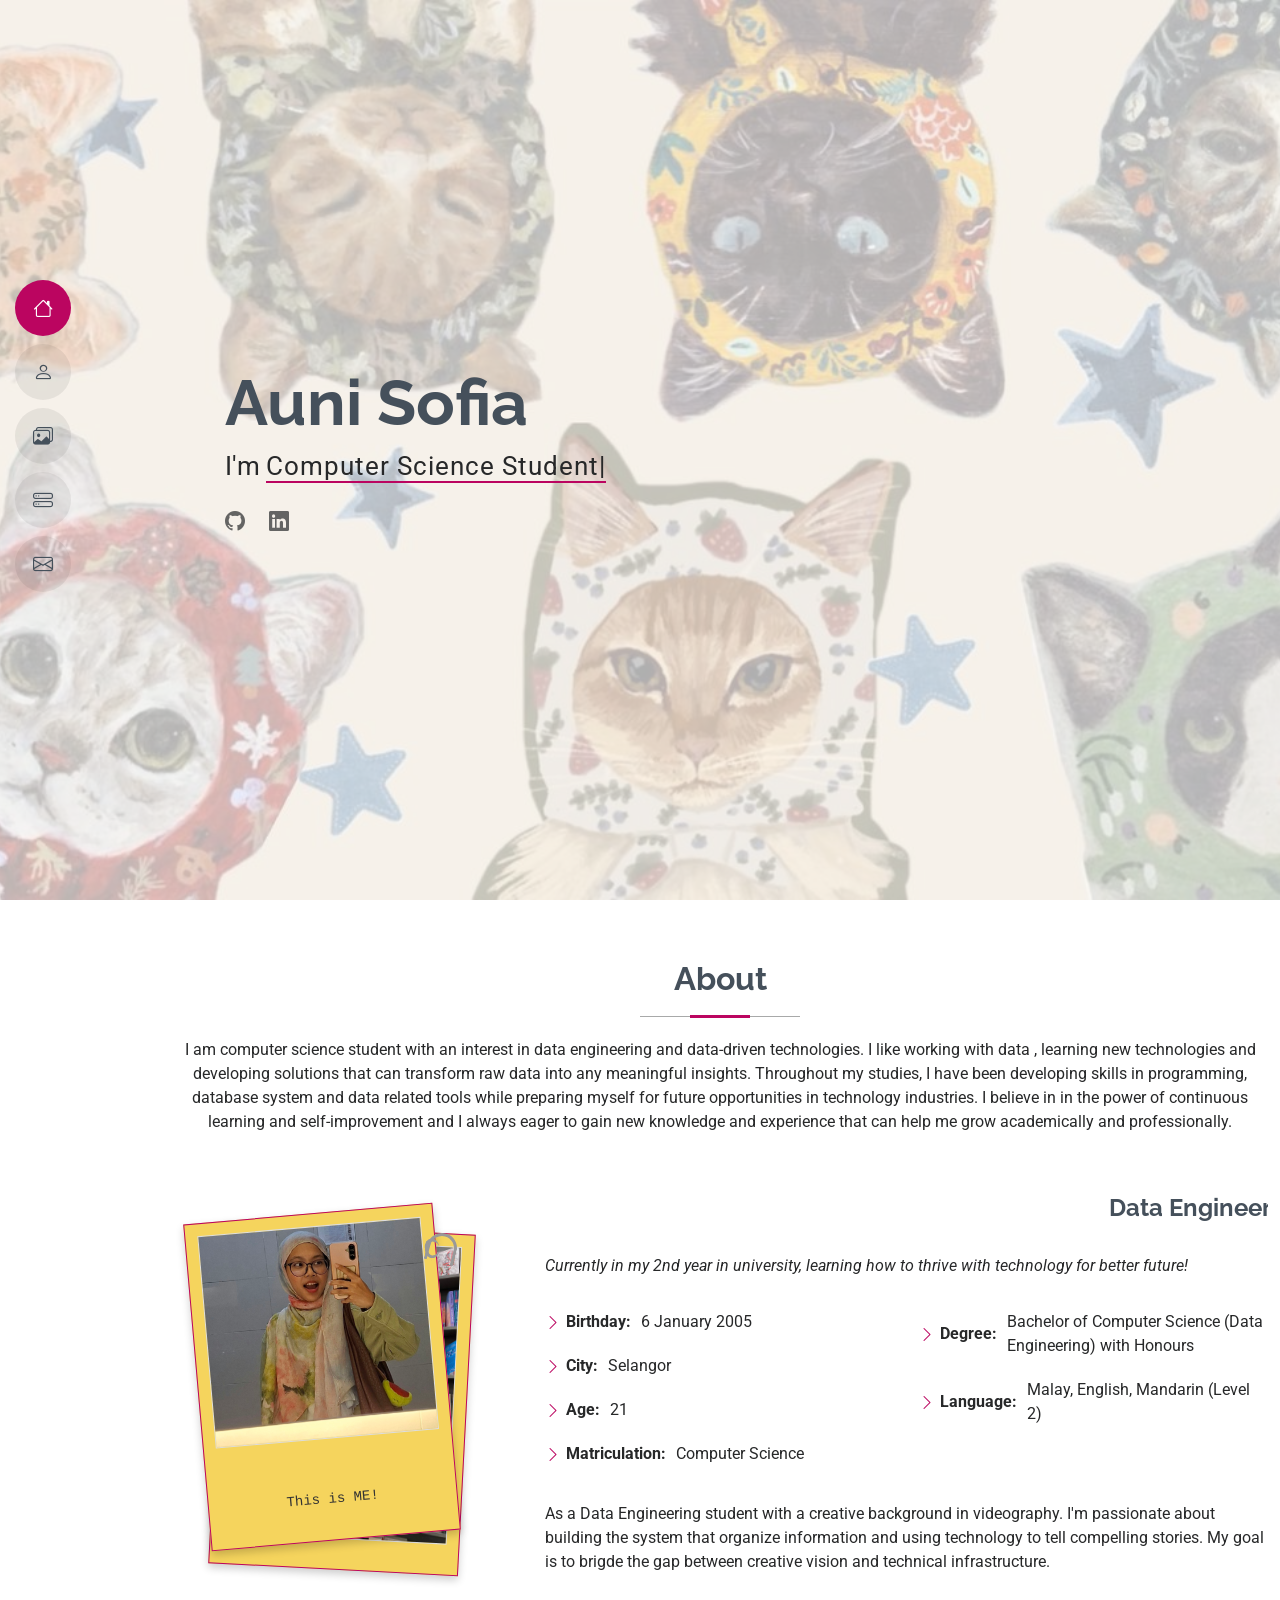
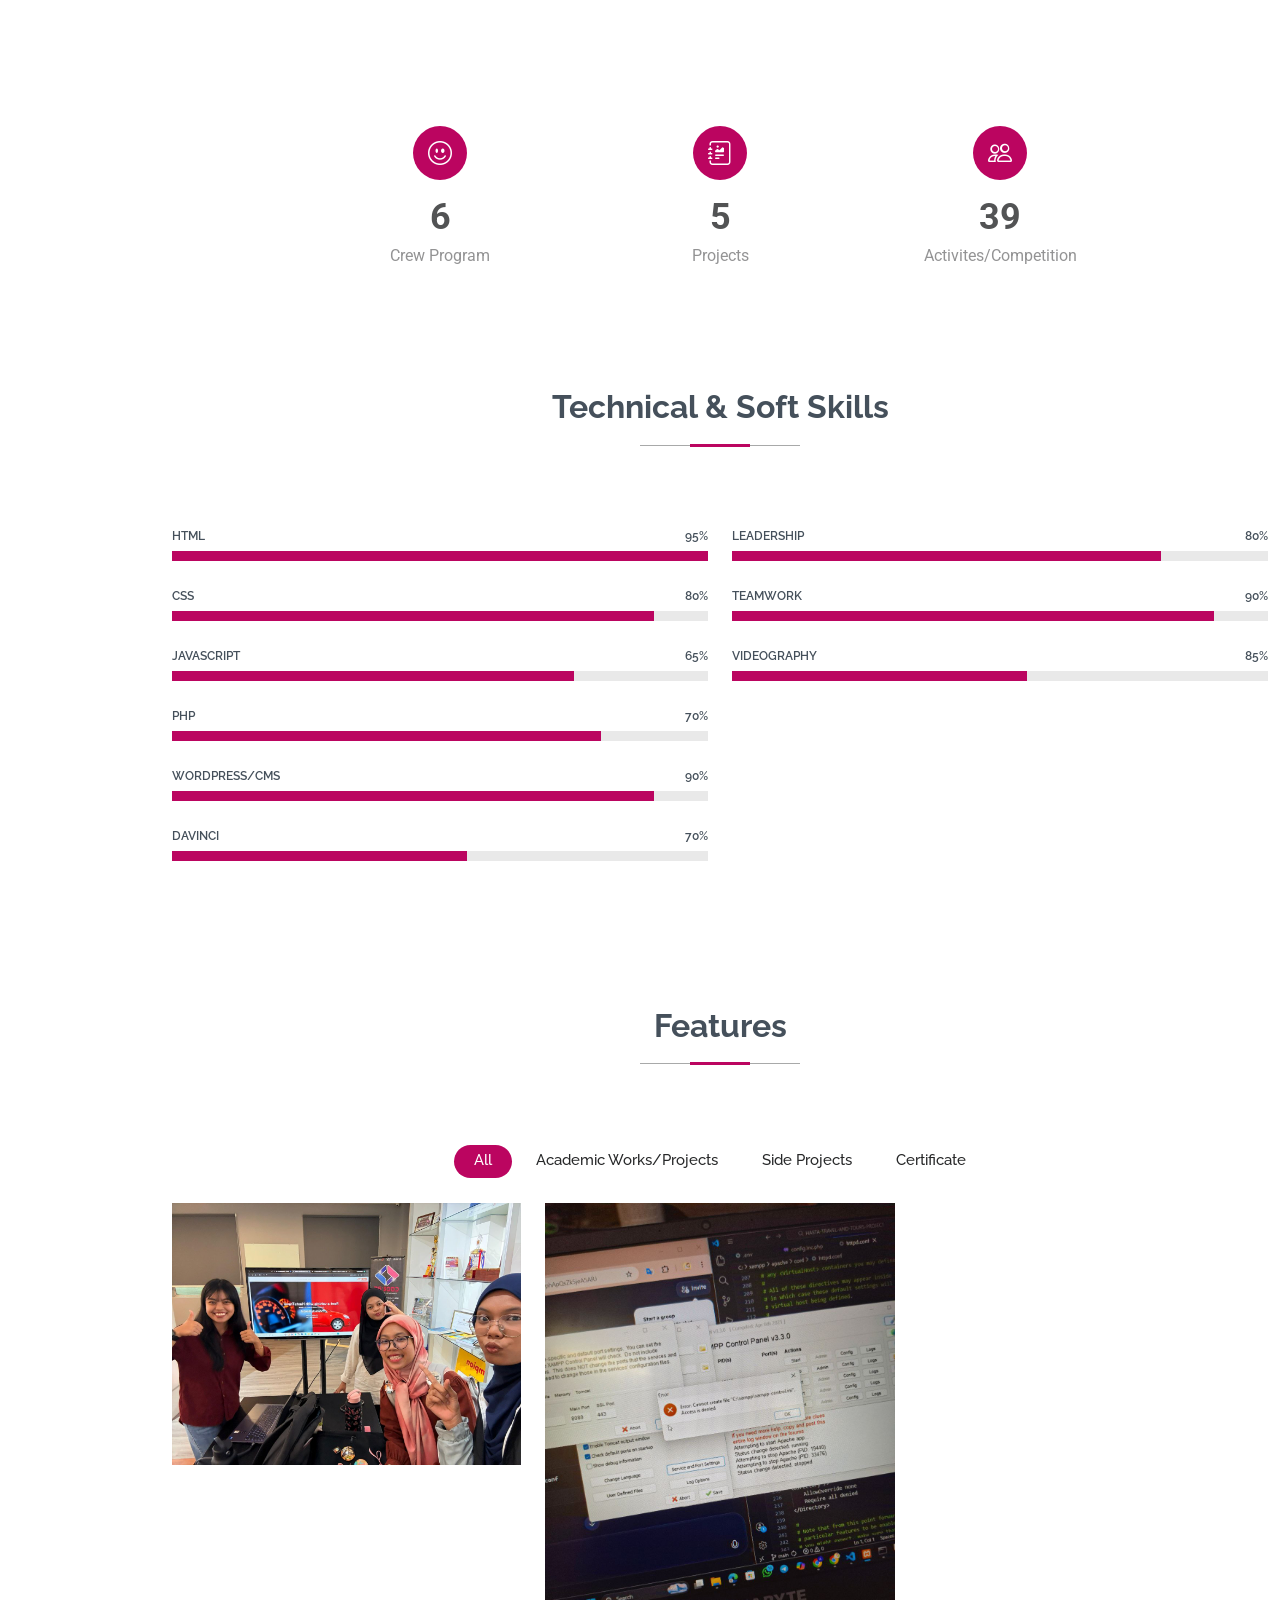
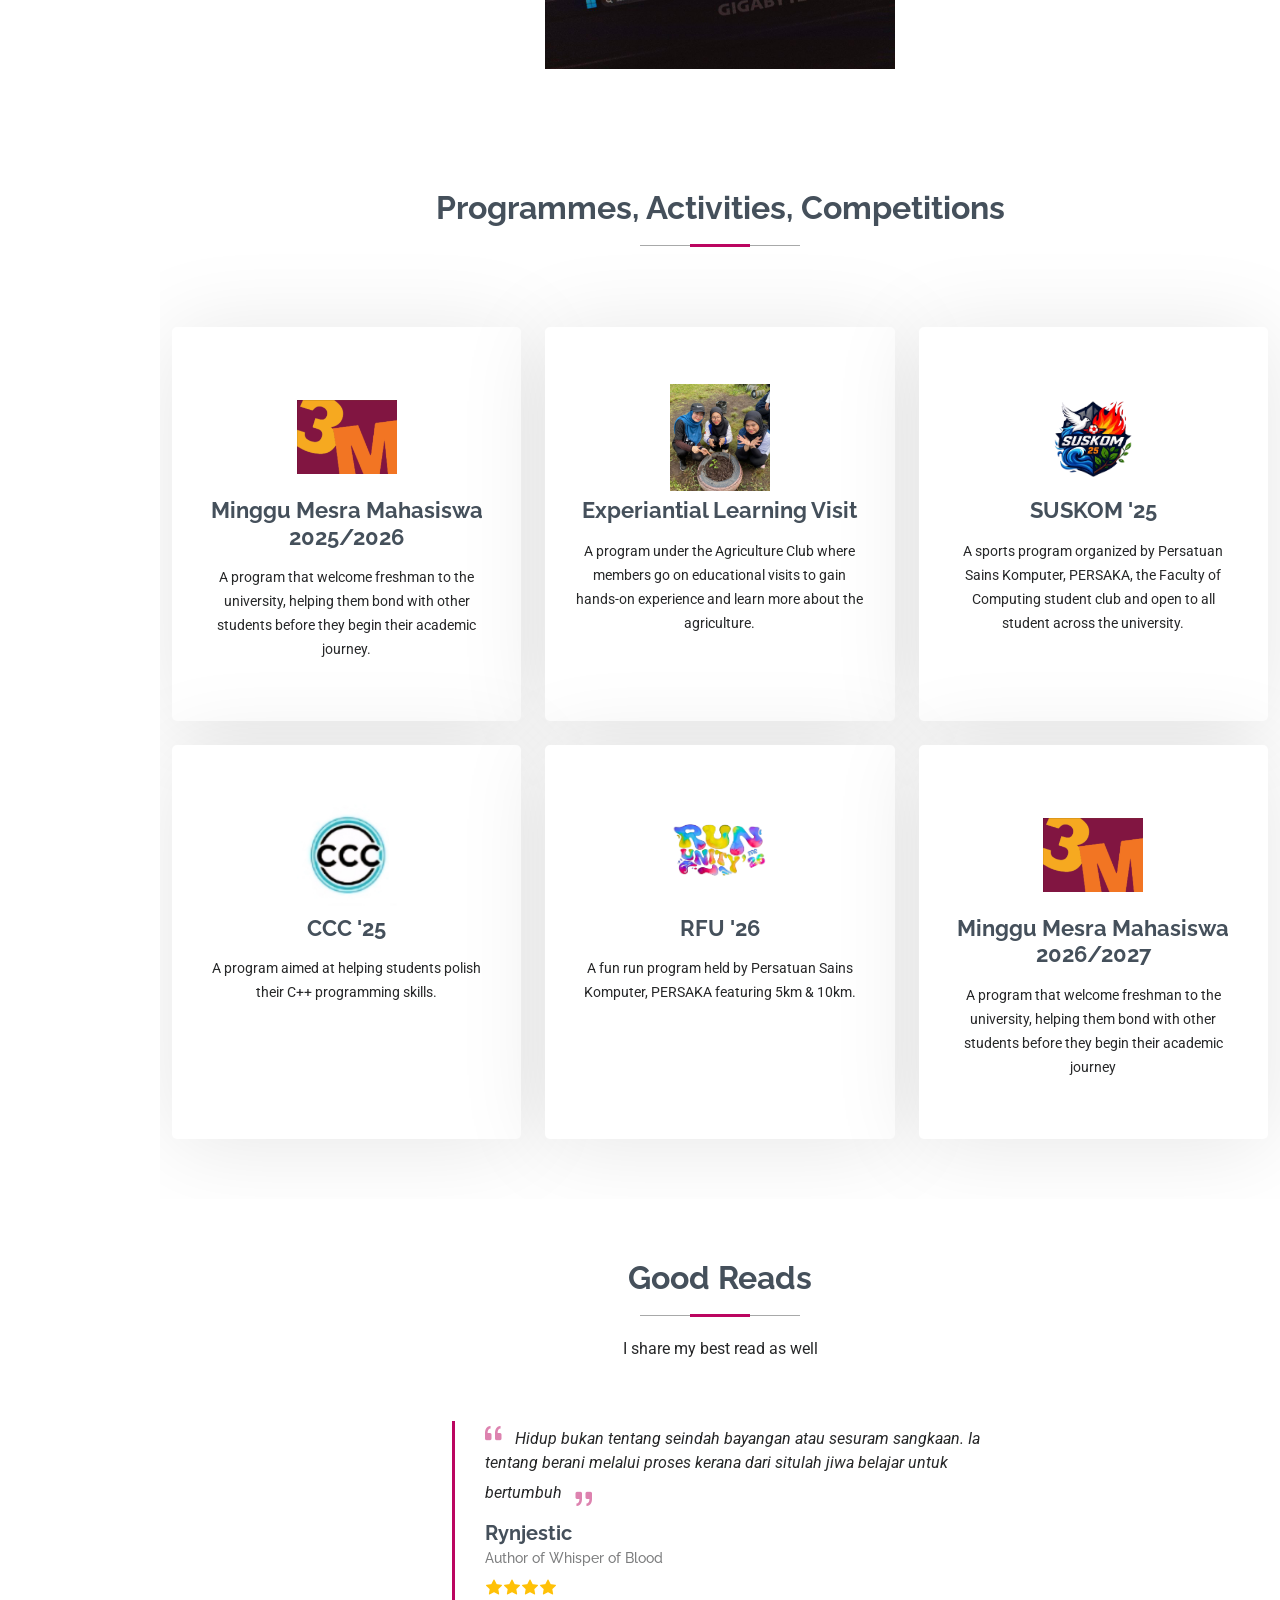
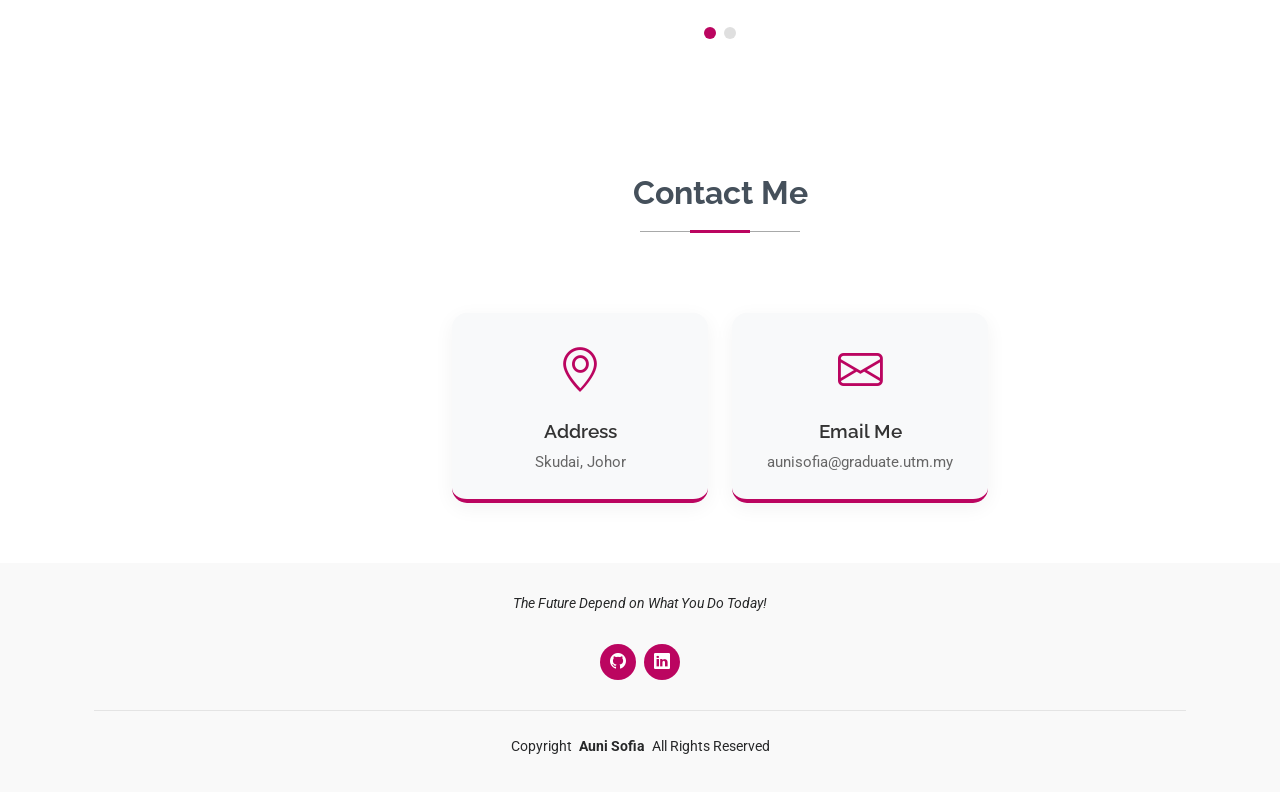
==== commit 3dfc85db: "Update index.html" ====
--- a/index.html
+++ b/index.html
@@ -99,7 +99,7 @@
               <div class="polaroid-caption">This is ME!</div>
             </div>
             <div class="polaroid polaroid-2">
-              <img src="assets/img/Auni4.jpg" alt="Ivonny Cyrena">
+              <img src="assets/img/Auni1.jpg" alt="Ivonny Cyrena">
             </div>
             <!-- Paperclip -->
             <div class="paperclip"></div>
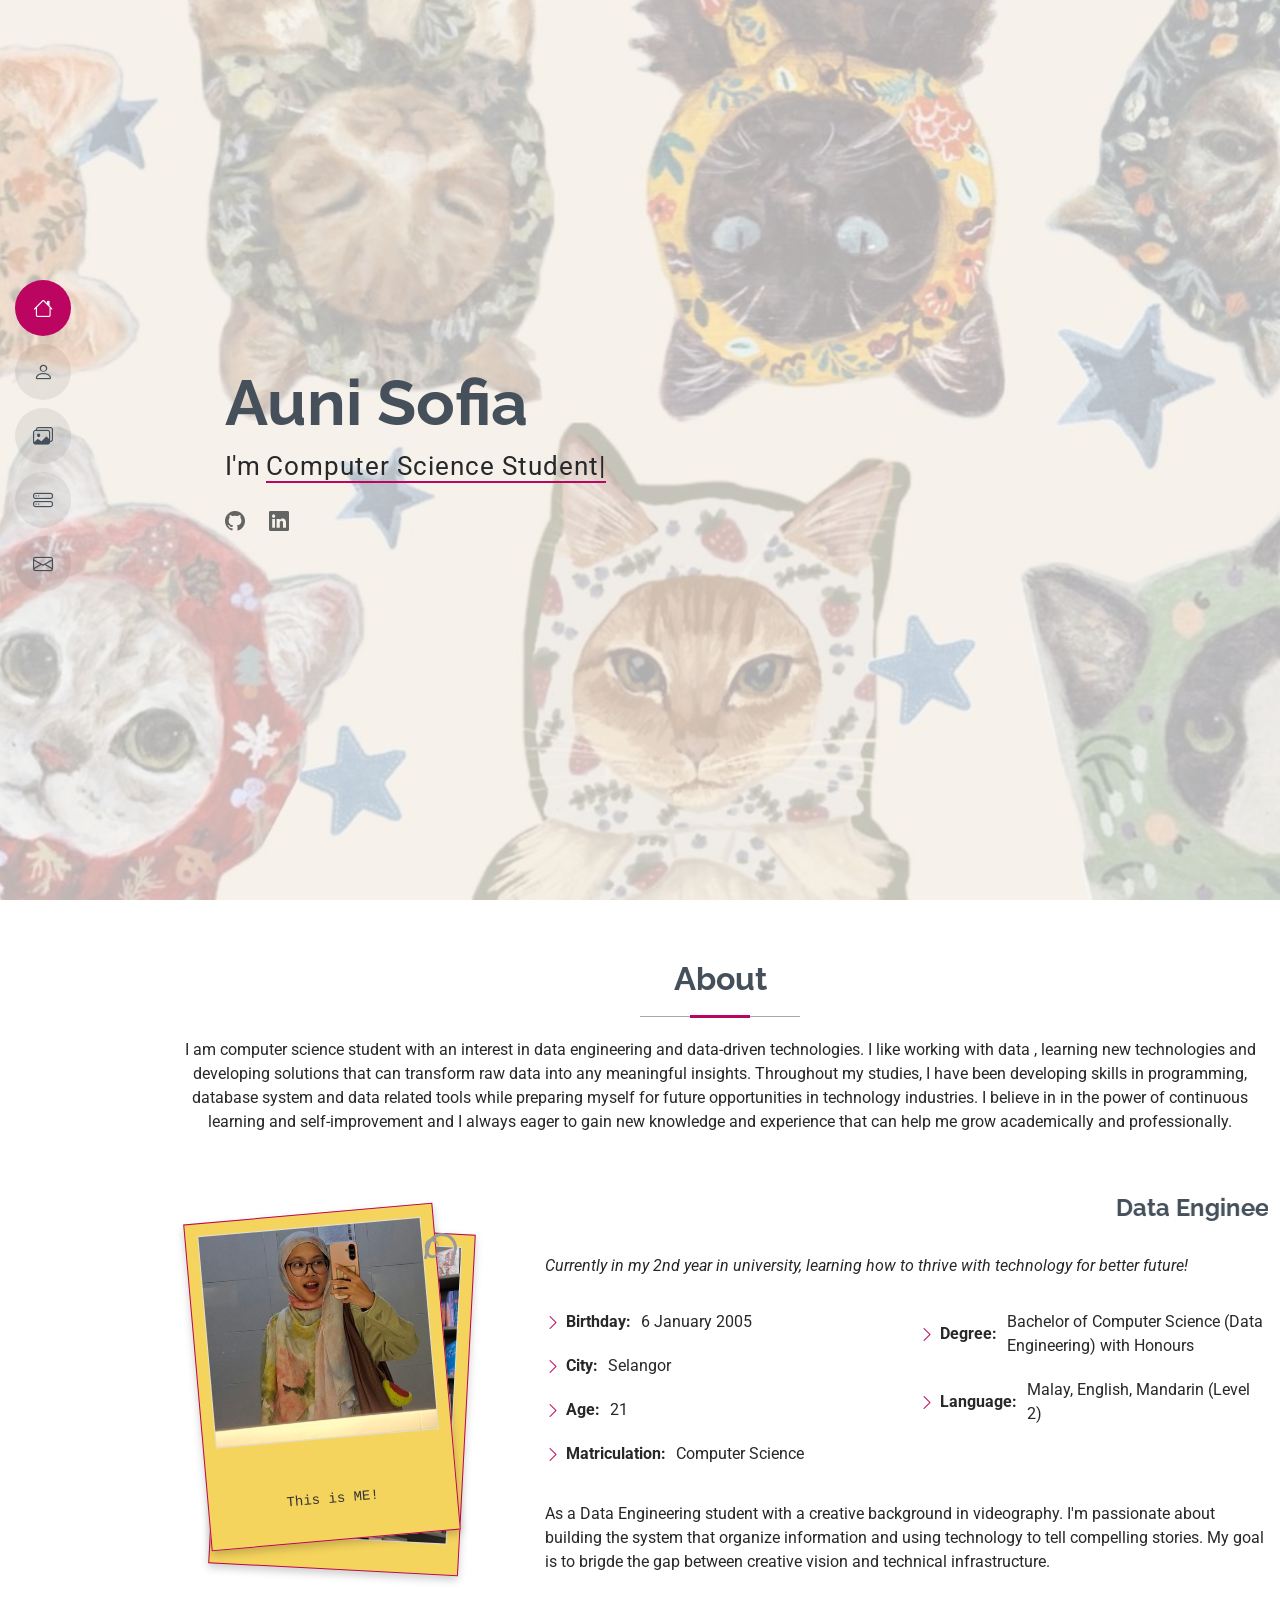
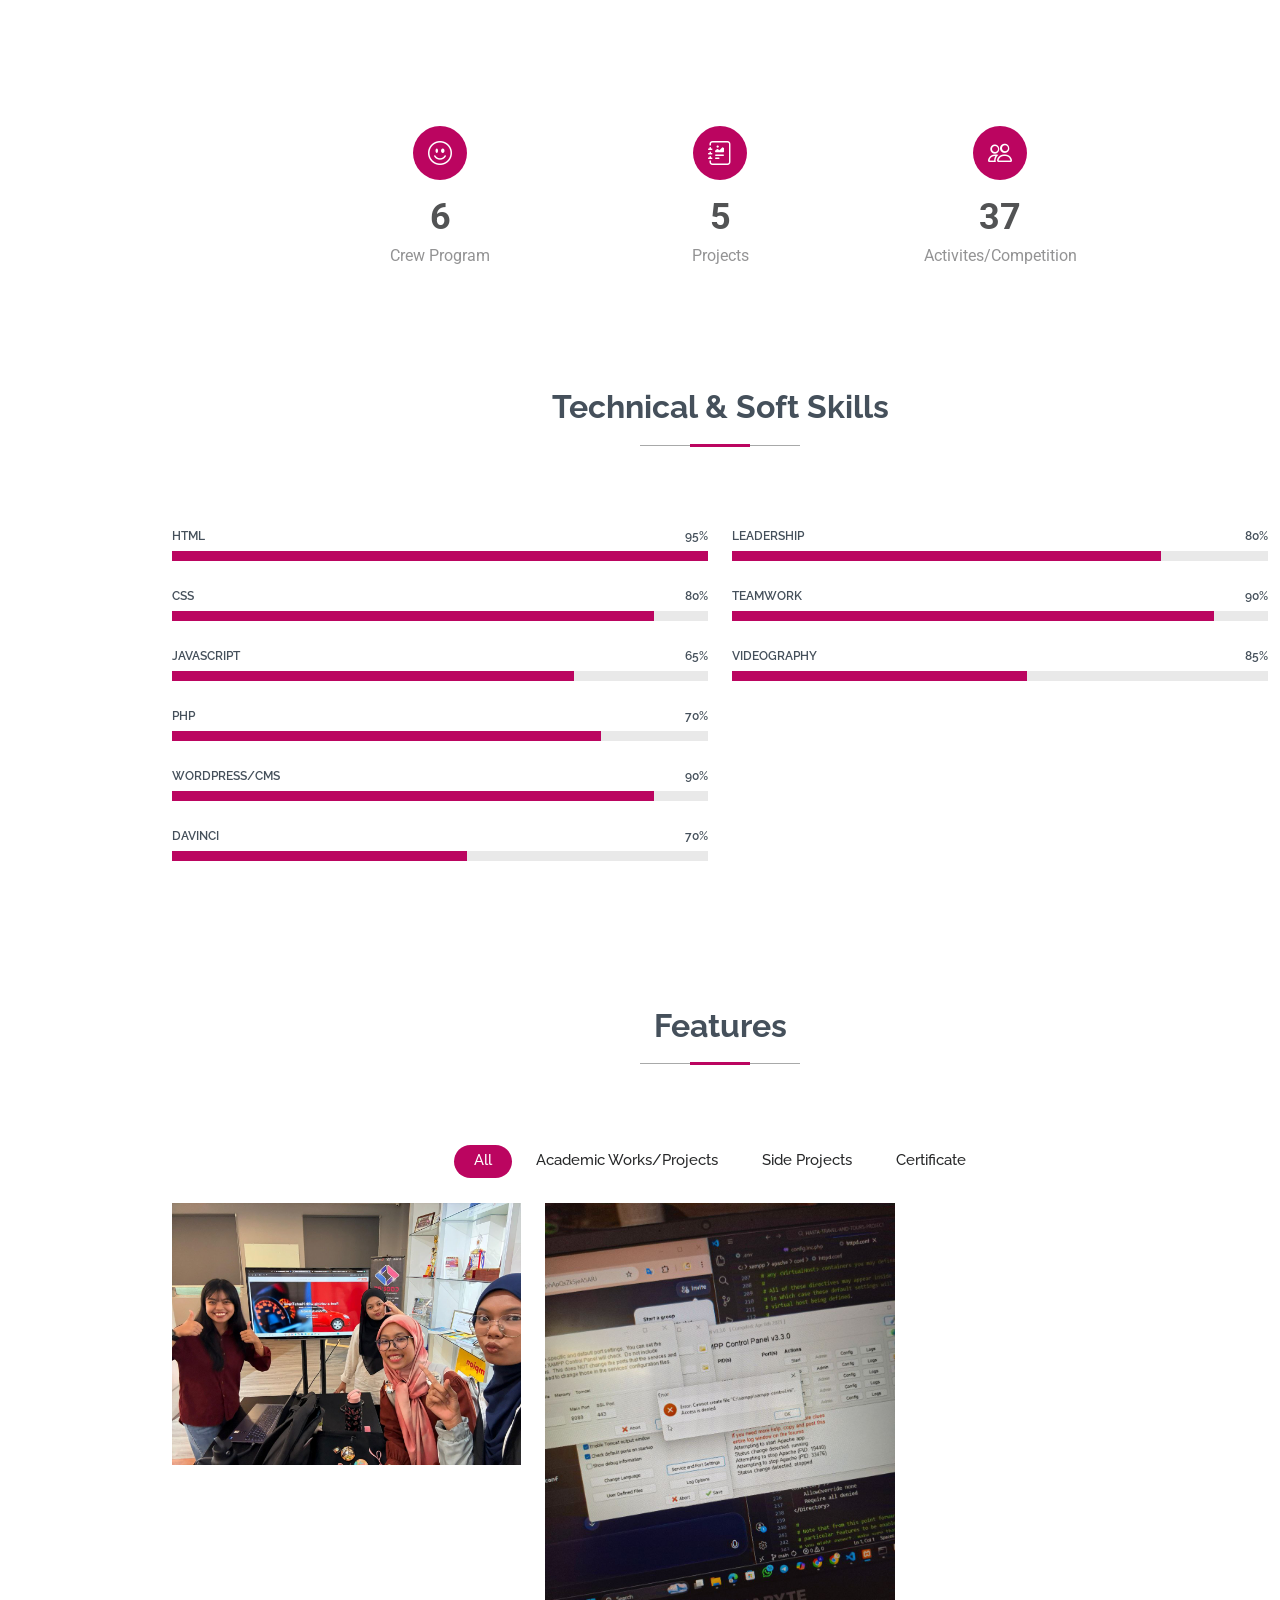
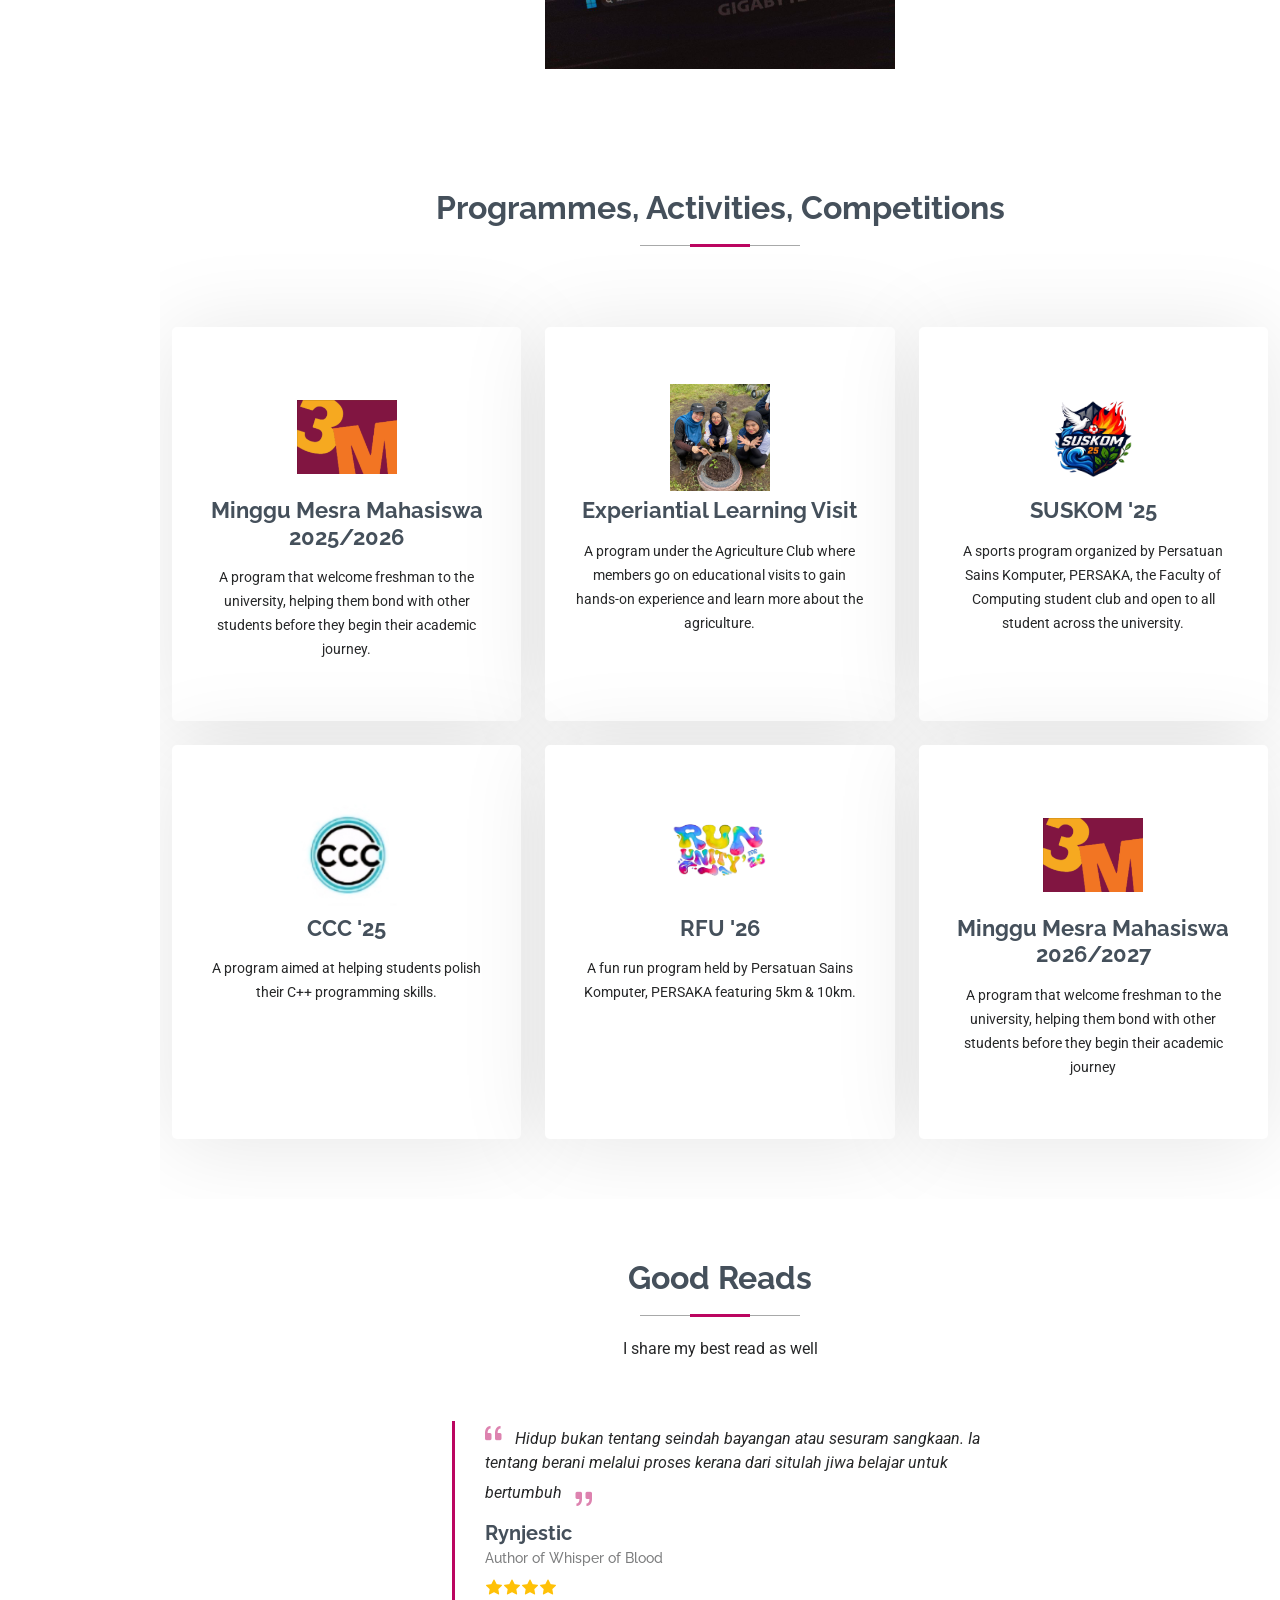
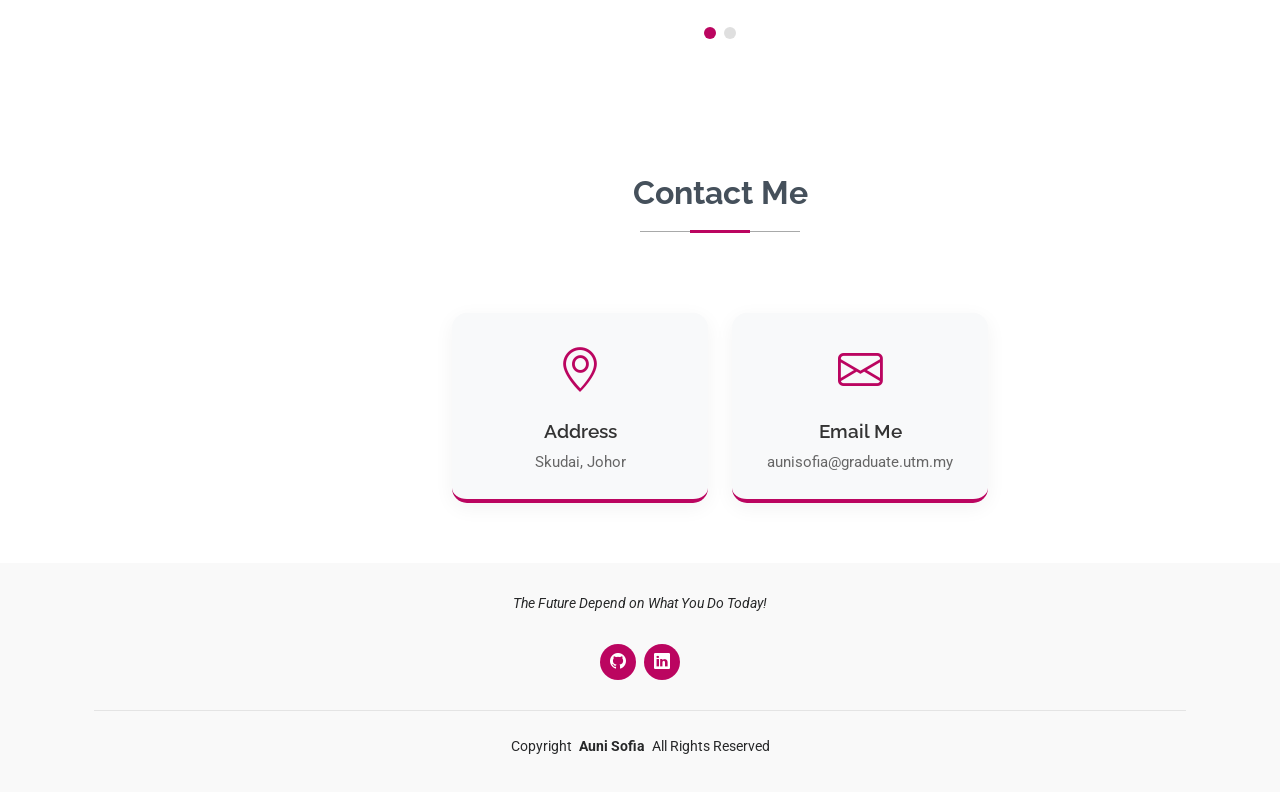
==== commit 46f4c998: "Update index.html" ====
--- a/index.html
+++ b/index.html
@@ -106,7 +106,7 @@
           </div>
           <div class="col-lg-8 content">
             <marquee behavior="scroll" direction="left">
-              <h2>Data Engineering Student &amp; Videographer</h2>
+              <h2>Data Engineering Student &amp;</h2>
             </marquee>
             <p class="fst-italic py-3">
               Currently in my 2nd year in university, learning how to thrive with technology for better future!
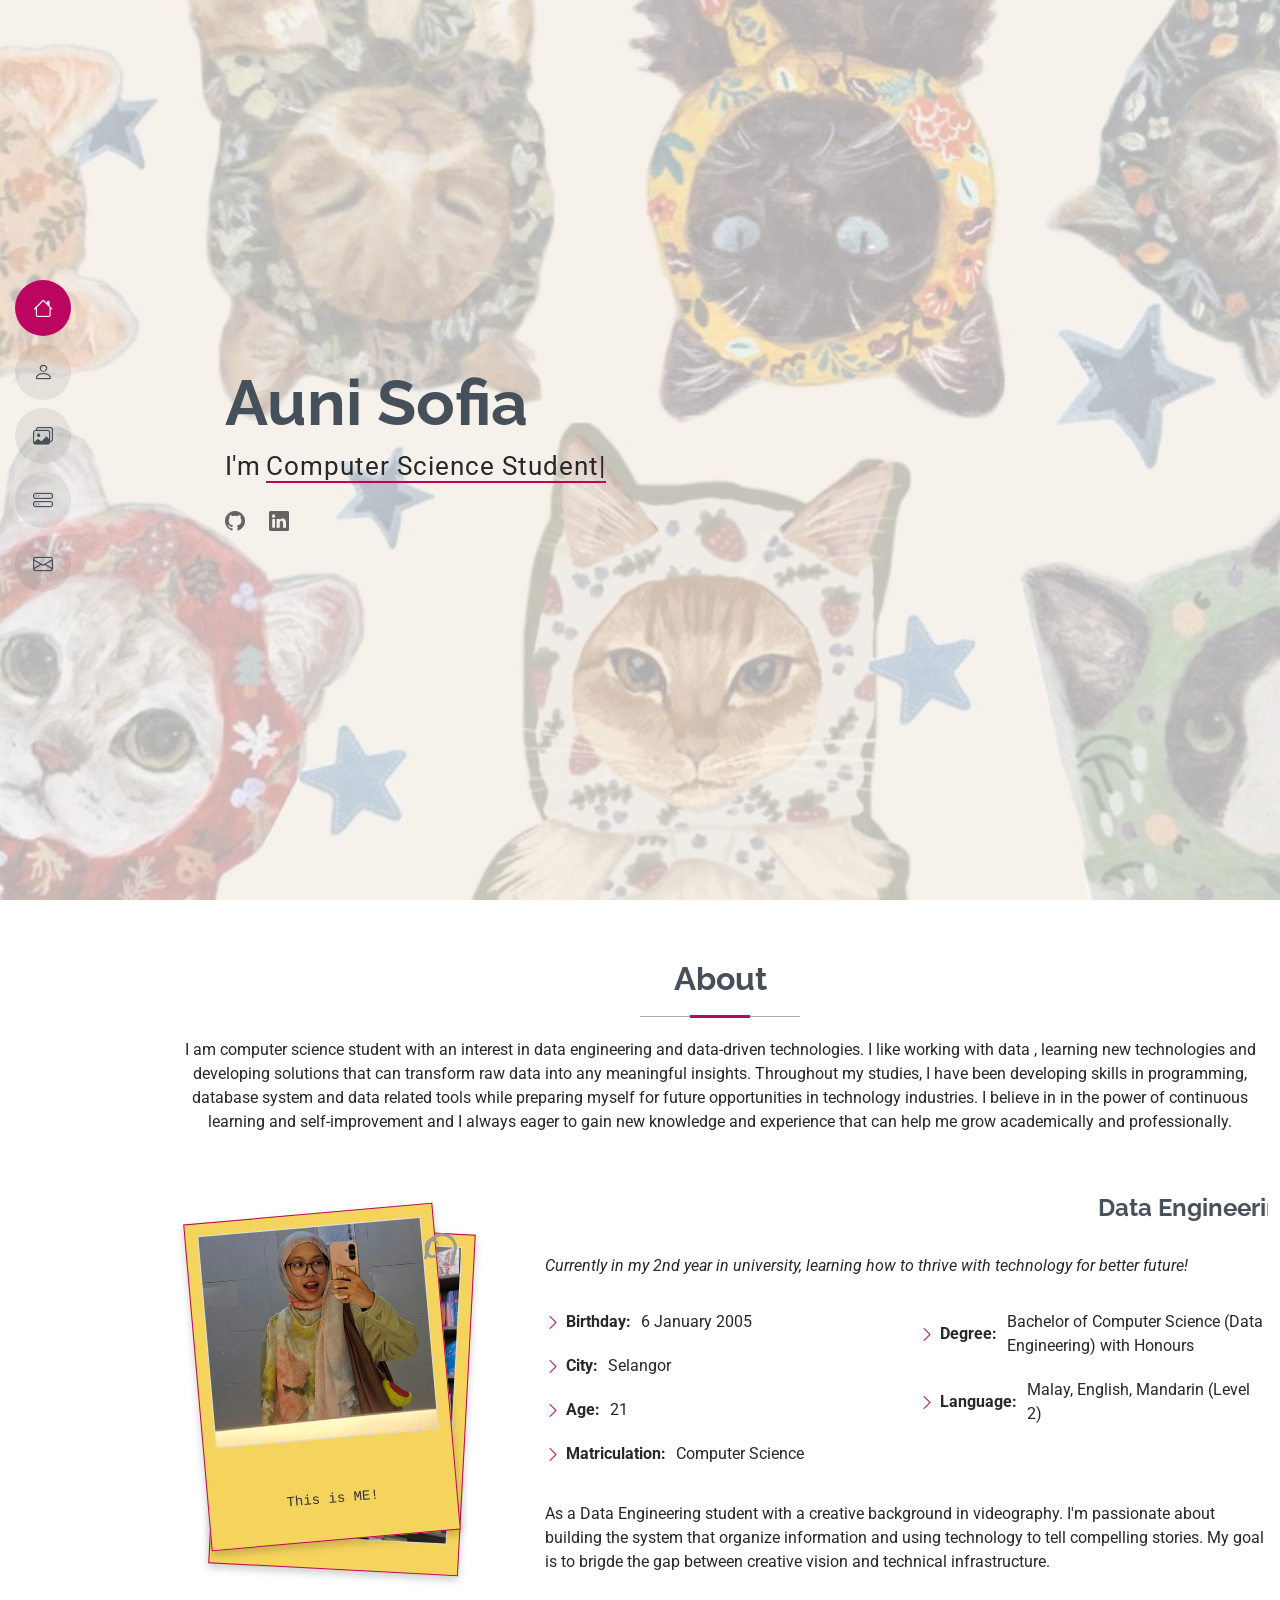
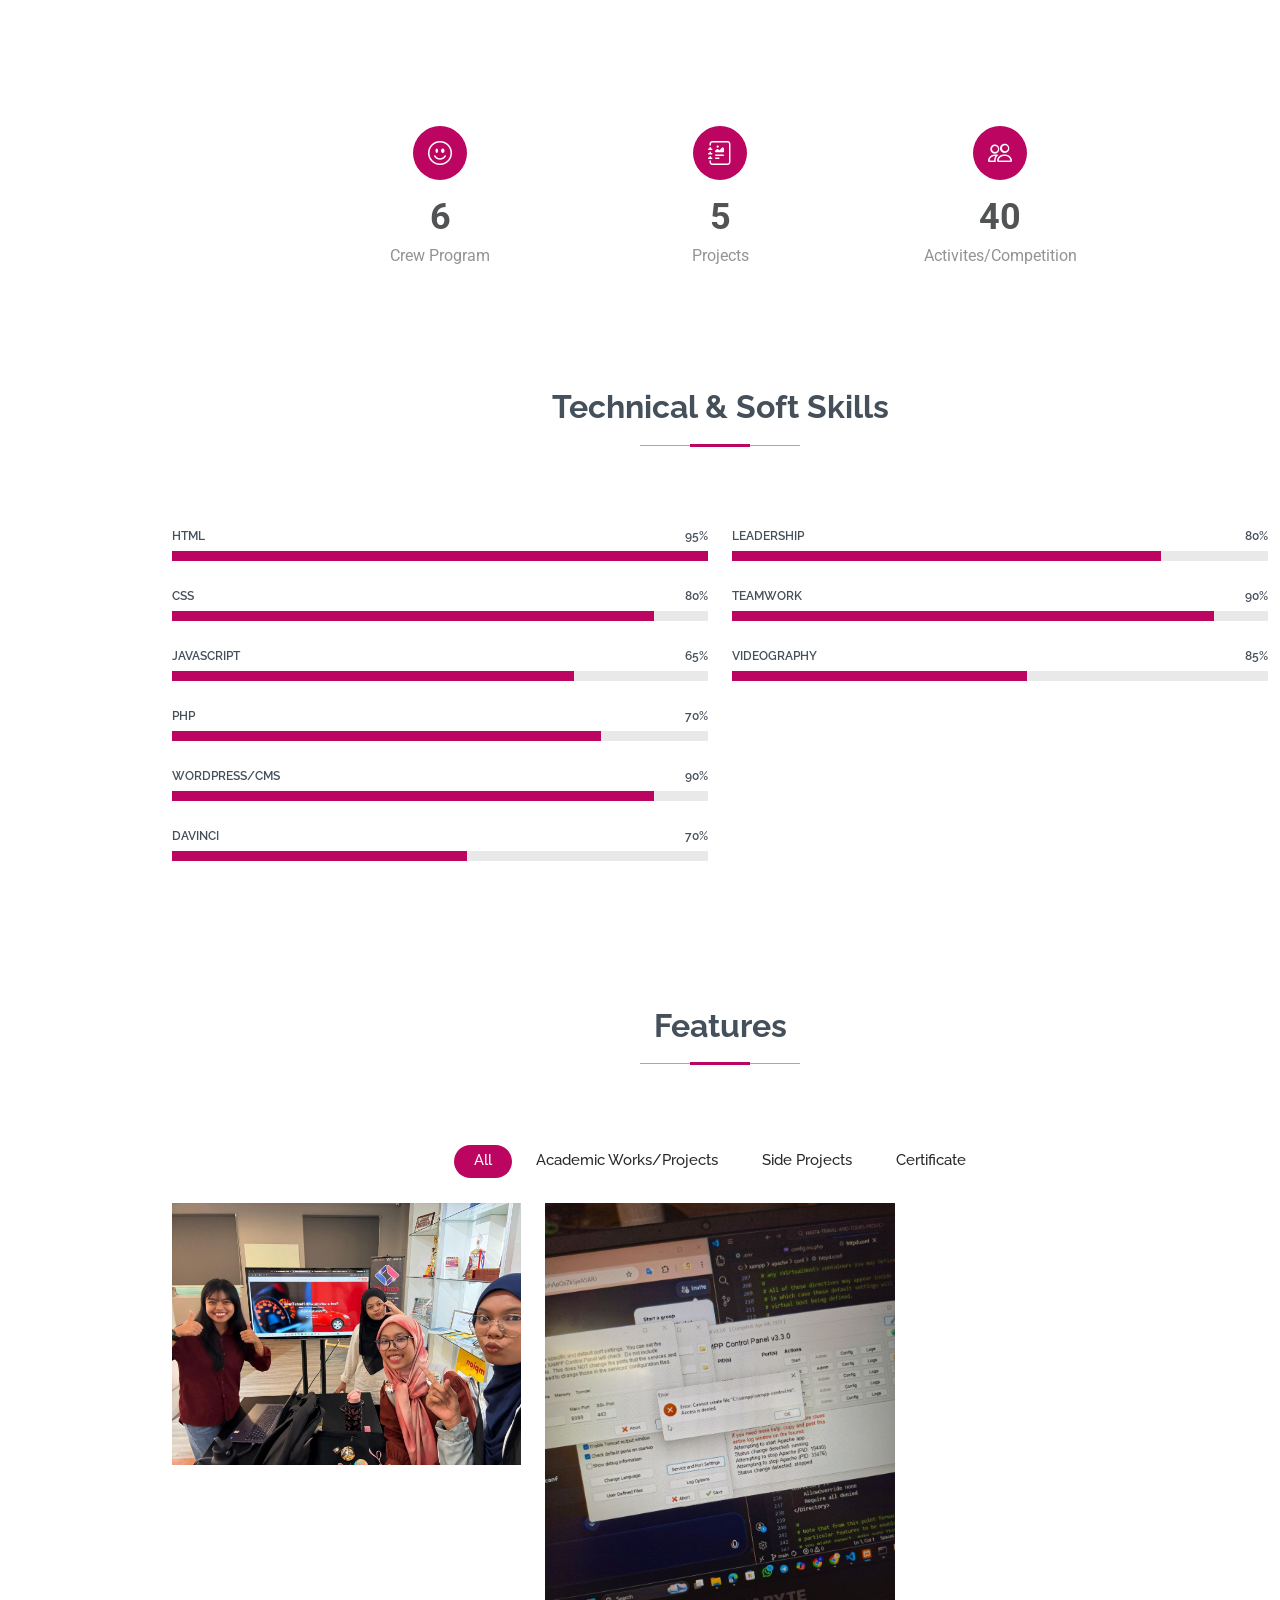
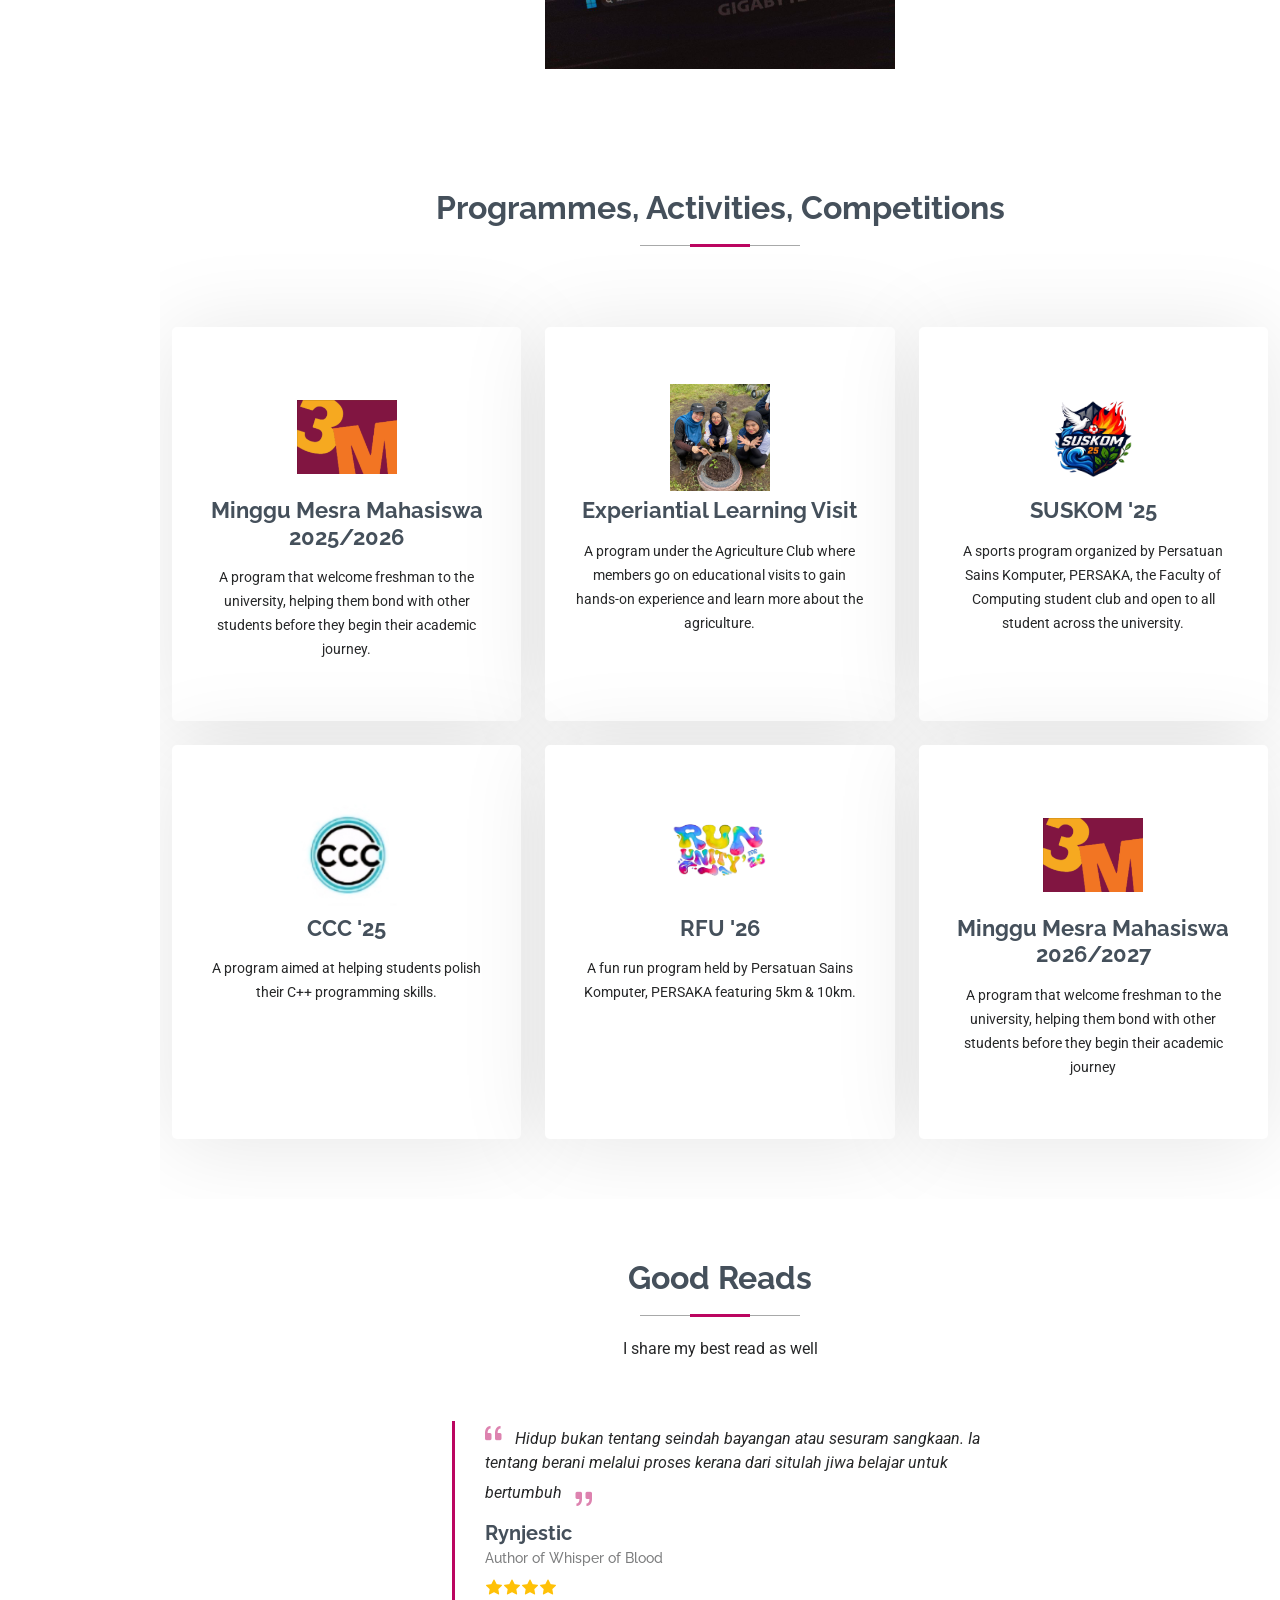
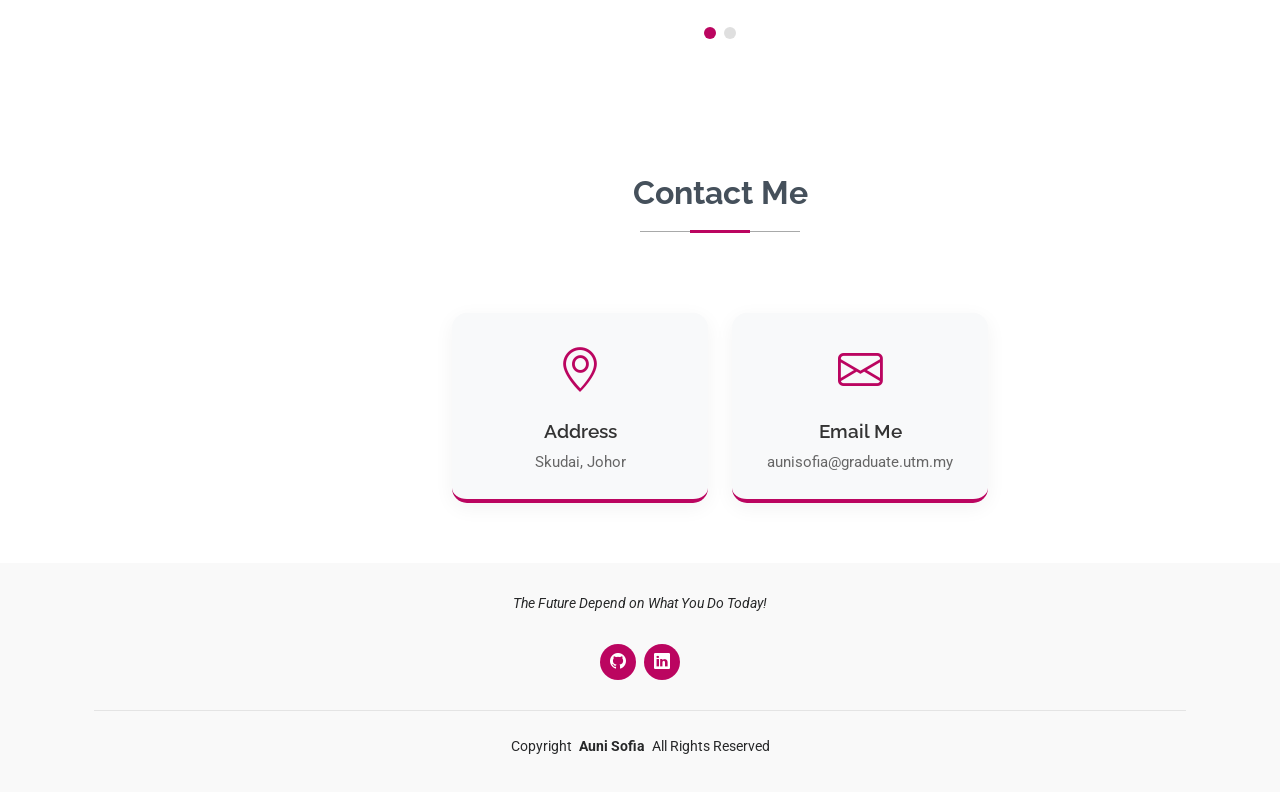
==== commit dba8428d: "Update index.html" ====
--- a/index.html
+++ b/index.html
@@ -106,7 +106,7 @@
           </div>
           <div class="col-lg-8 content">
             <marquee behavior="scroll" direction="left">
-              <h2>Data Engineering Student &amp;</h2>
+              <h2>Data Engineering Student</h2>
             </marquee>
             <p class="fst-italic py-3">
               Currently in my 2nd year in university, learning how to thrive with technology for better future!
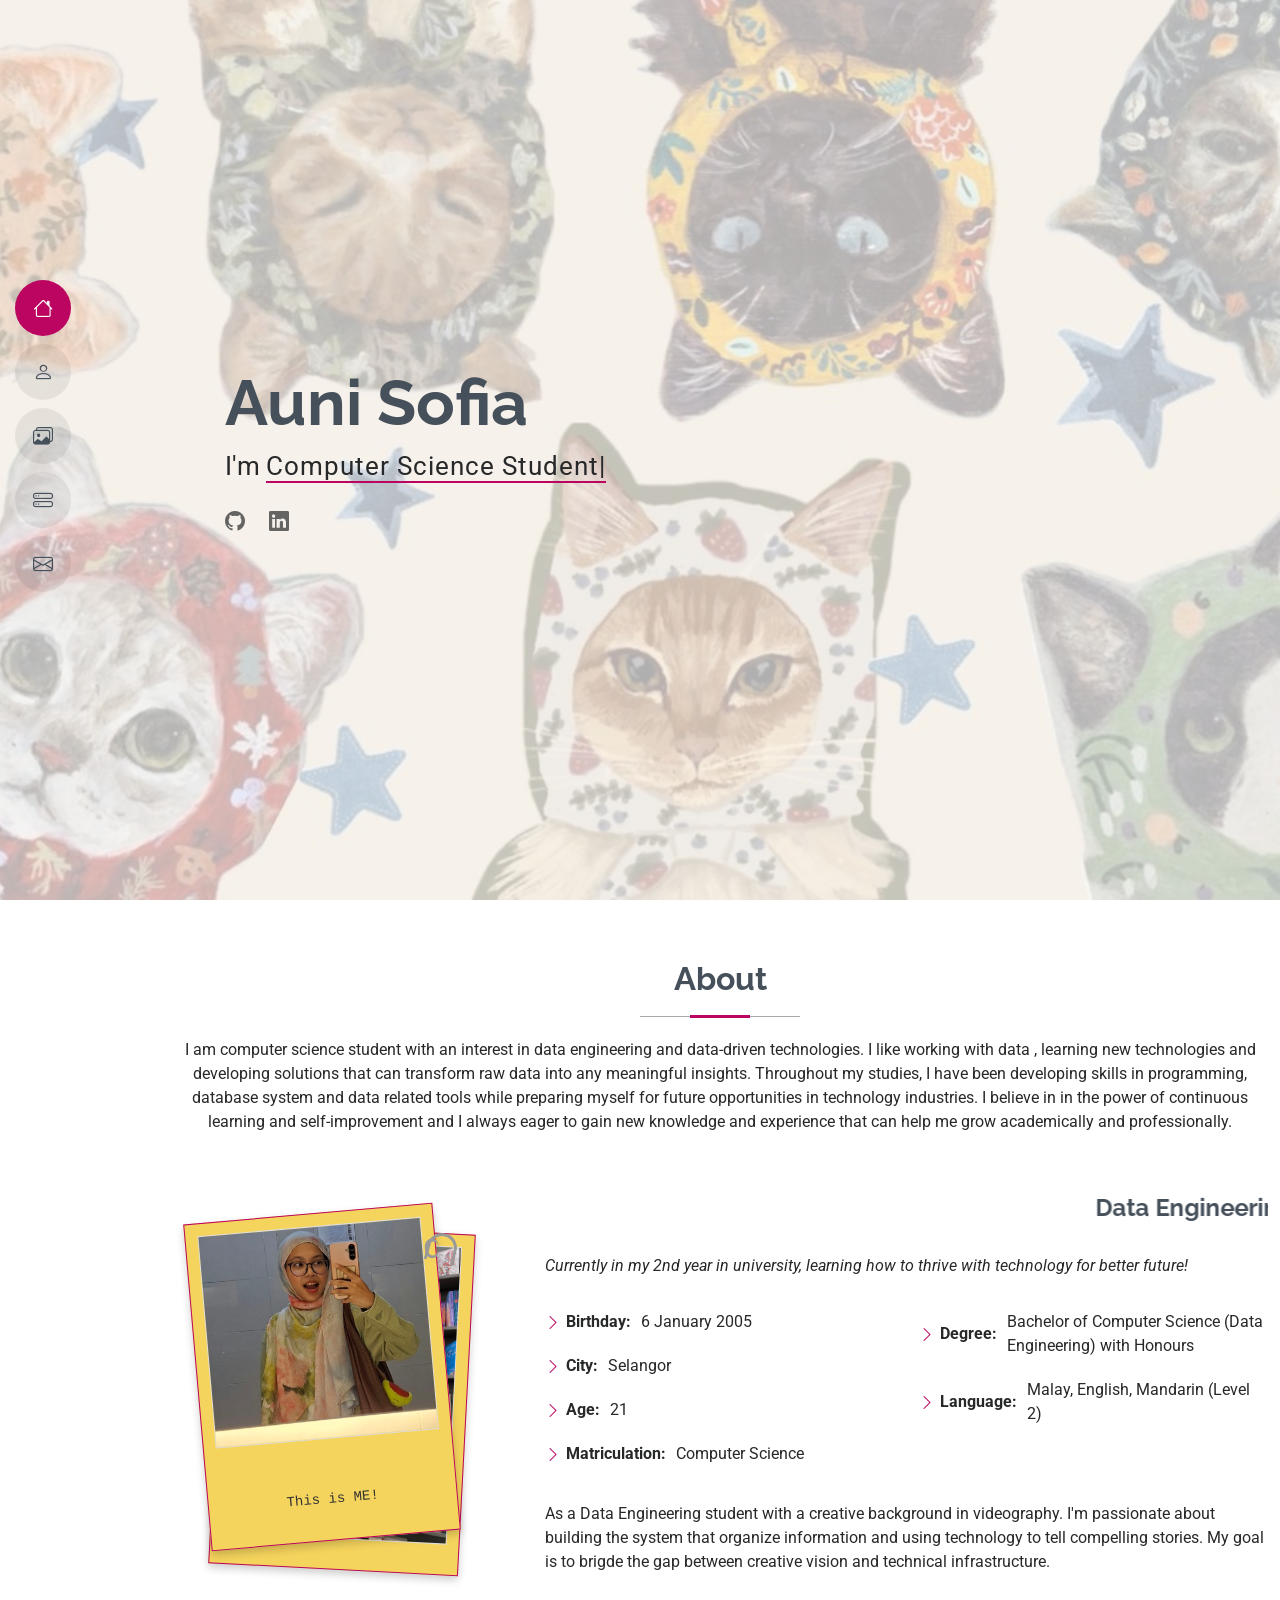
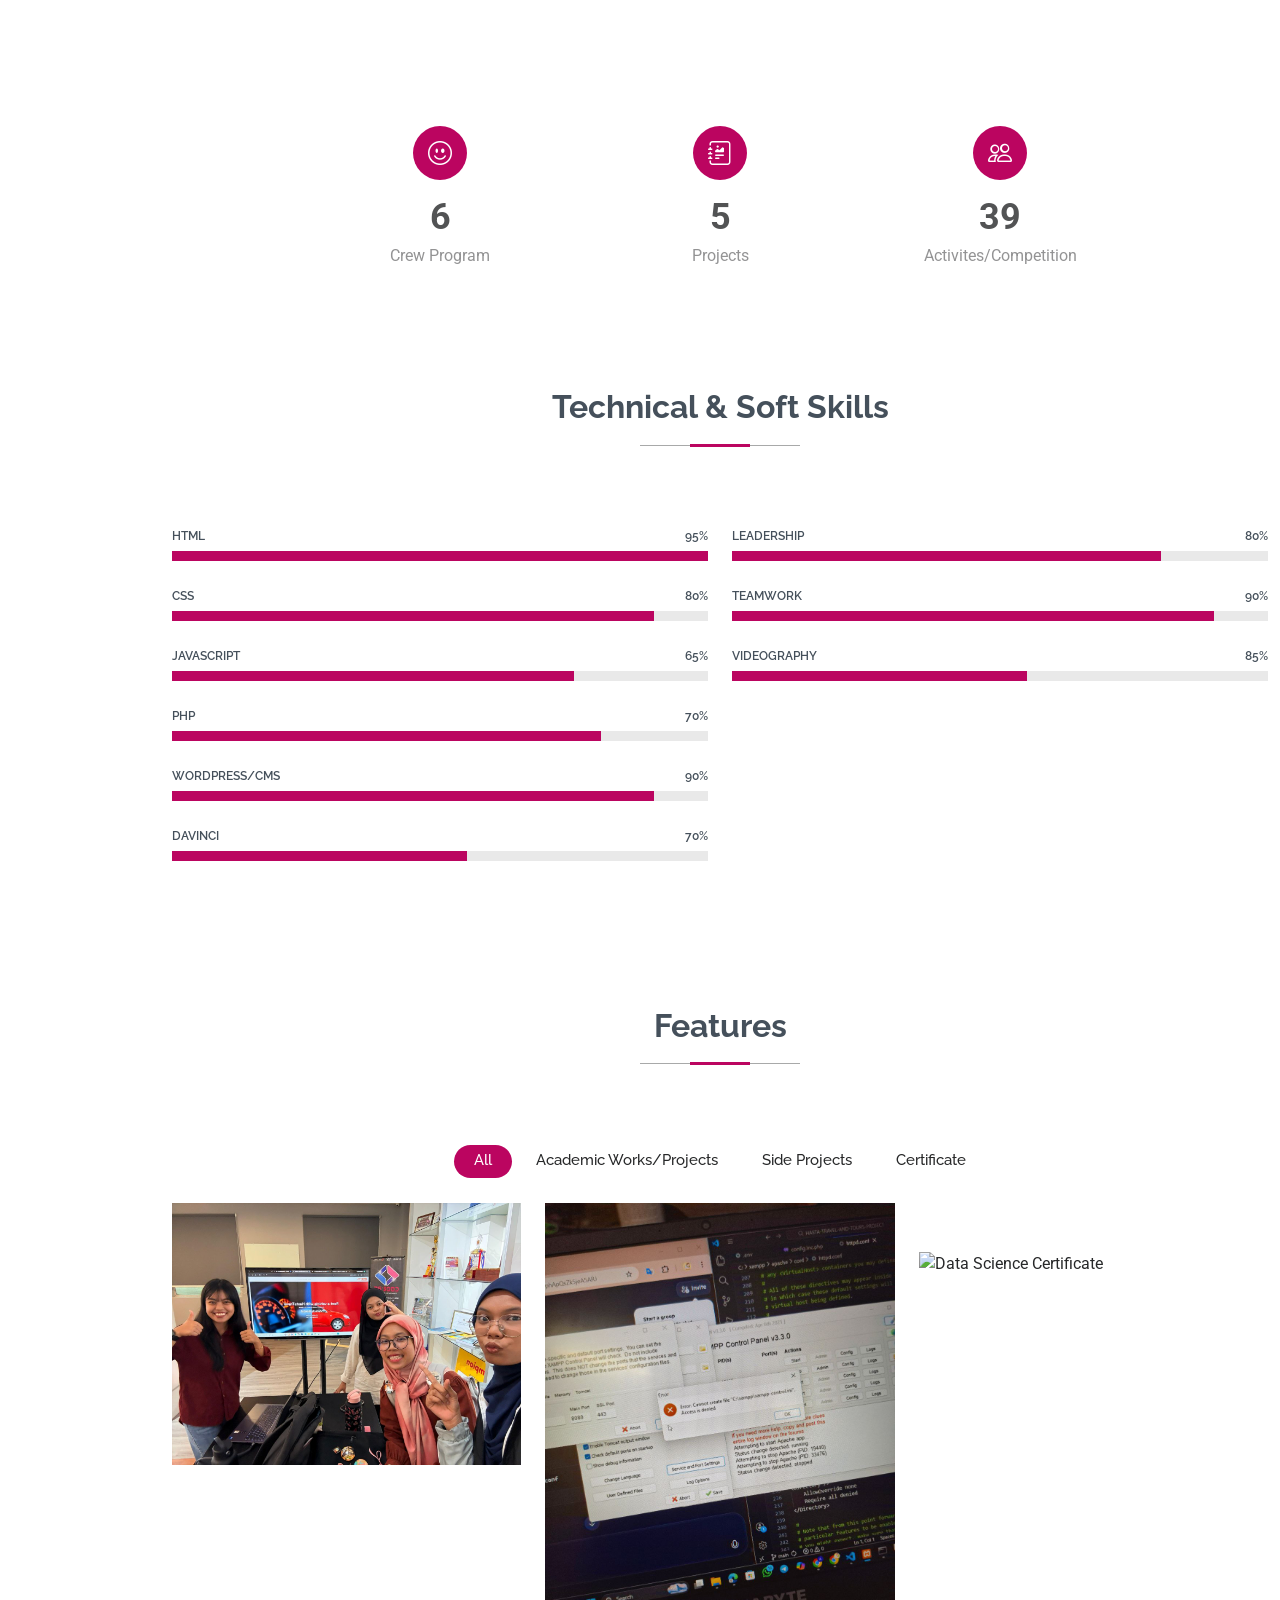
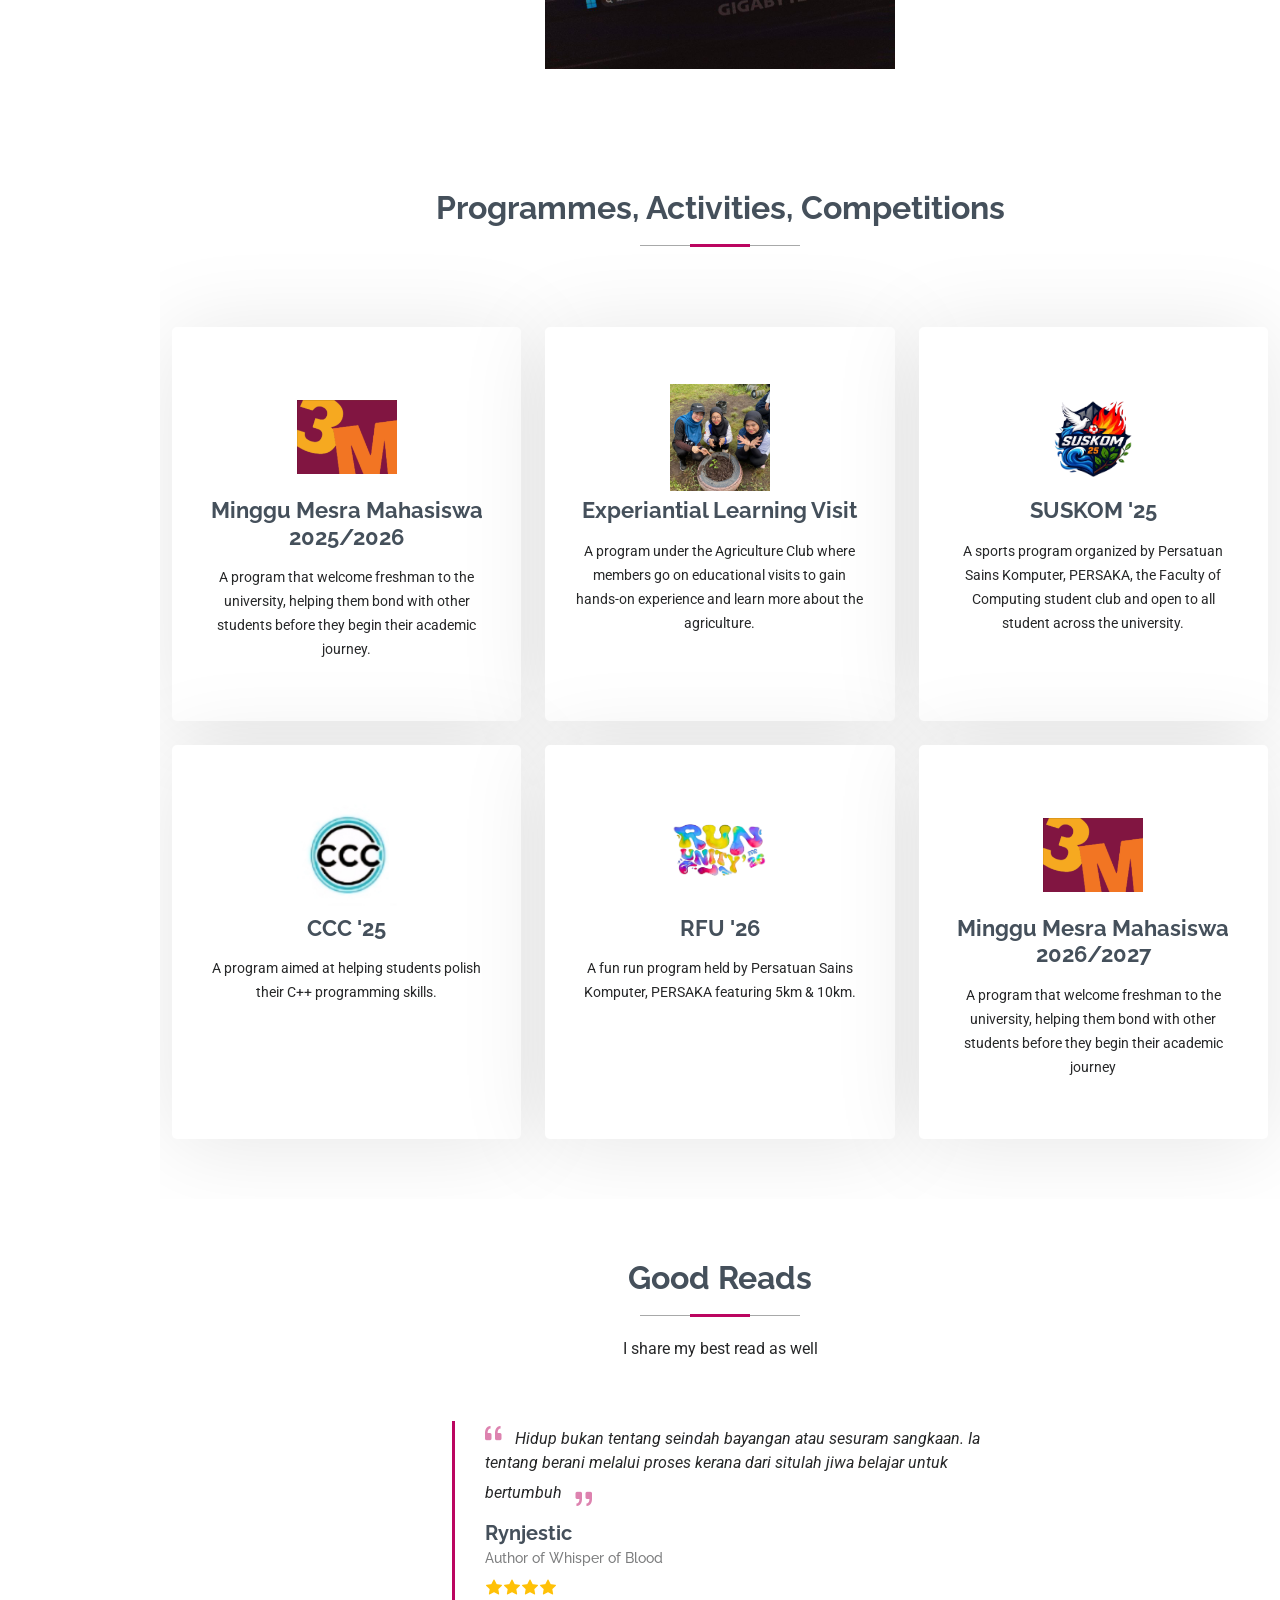
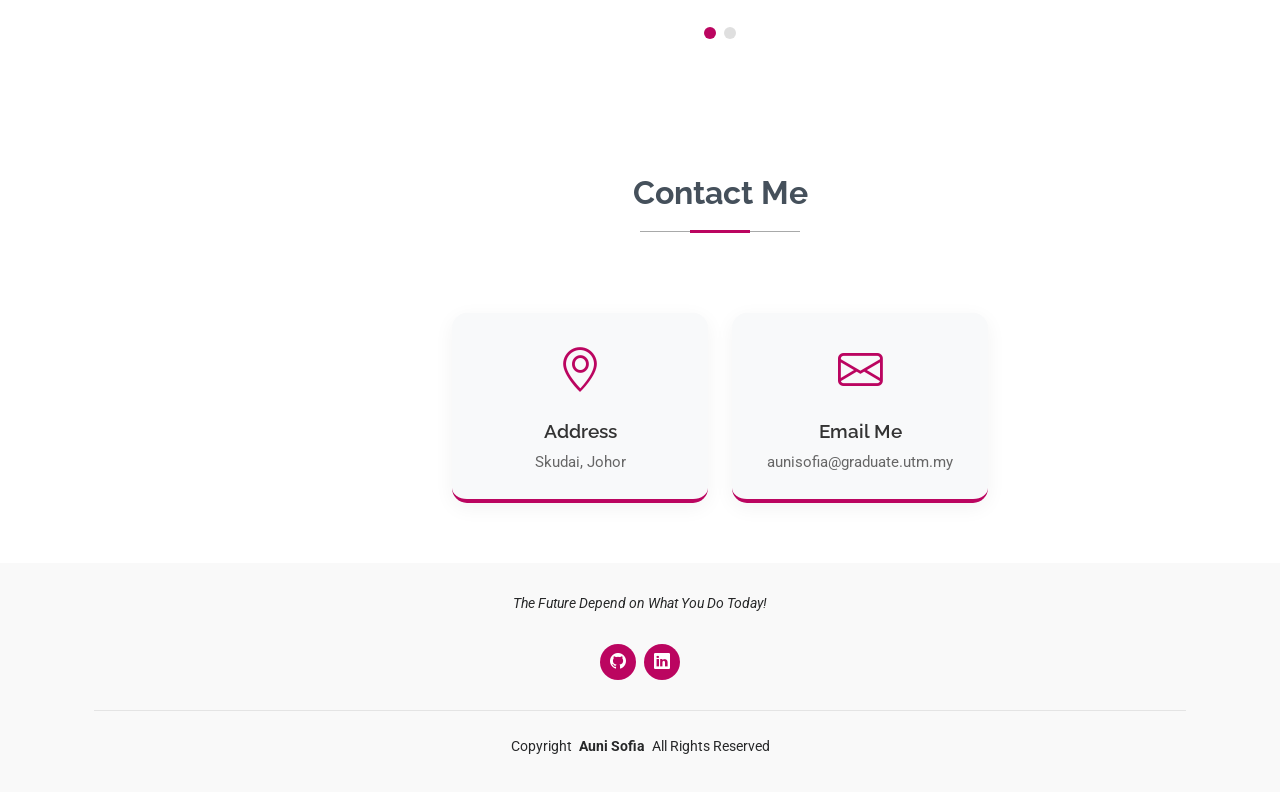
==== commit 066a2612: "Update index.html" ====
--- a/index.html
+++ b/index.html
@@ -396,6 +396,15 @@
               </div>
             </div><!-- End Portfolio Item -->
 
+            <div class="col-lg-4 col-md-6 portfolio-item isotope-item filter-app">
+              <img src="assets/img/dapProject/usedcar1.jpg" class="img-fluid" alt="">
+              <div class="portfolio-info">
+                <h4>Used Car Price Prediction</h4>
+                <p>Data Analytic Programming</p>
+                <a href="dapProject.html" title="More Details" class="details-link"><i class="bi bi-link-45deg"></i></a>
+              </div>
+            </div><!-- End Portfolio Item -->
+
             <!--<div class="col-lg-4 col-md-6 portfolio-item isotope-item filter-product">
               <img src="assets/img/masonry-portfolio/masonry-portfolio-5.jpg" class="img-fluid" alt="">
               <div class="portfolio-info">
@@ -436,15 +445,13 @@
               </div>
             </div> --><!-- End Portfolio Item -->
 
-            <!--<div class="col-lg-4 col-md-6 portfolio-item isotope-item filter-branding">
-              <img src="assets/img/masonry-portfolio/masonry-portfolio-9.jpg" class="img-fluid" alt="">
-              <div class="portfolio-info">
-                <h4>Branding 3</h4>
-                <p>Lorem ipsum, dolor sit</p>
-                <a href="assets/img/masonry-portfolio/masonry-portfolio-9.jpg" title="Branding 2" data-gallery="portfolio-gallery-branding" class="glightbox preview-link"><i class="bi bi-zoom-in"></i></a>
-                <a href="portfolio-details.html" title="More Details" class="details-link"><i class="bi bi-link-45deg"></i></a>
-              </div>
-            </div> --><!-- End Portfolio Item -->
+            <div class="col-lg-4 col-md-6 portfolio-item isotope-item filter-branding">
+              <img src="assets/img/License%26Certificate/Screenshot%202026-07-29%20214131.png" class="img-fluid" alt="Data Science Certificate">
+              <div class="portfolio-info">
+                <h4>Data Science Essentials with Python</h4>
+                <p>Data Analytic Programming</p>
+              </div>
+            </div><!-- End Portfolio Item -->
 
           </div><!-- End Portfolio Container -->
 
